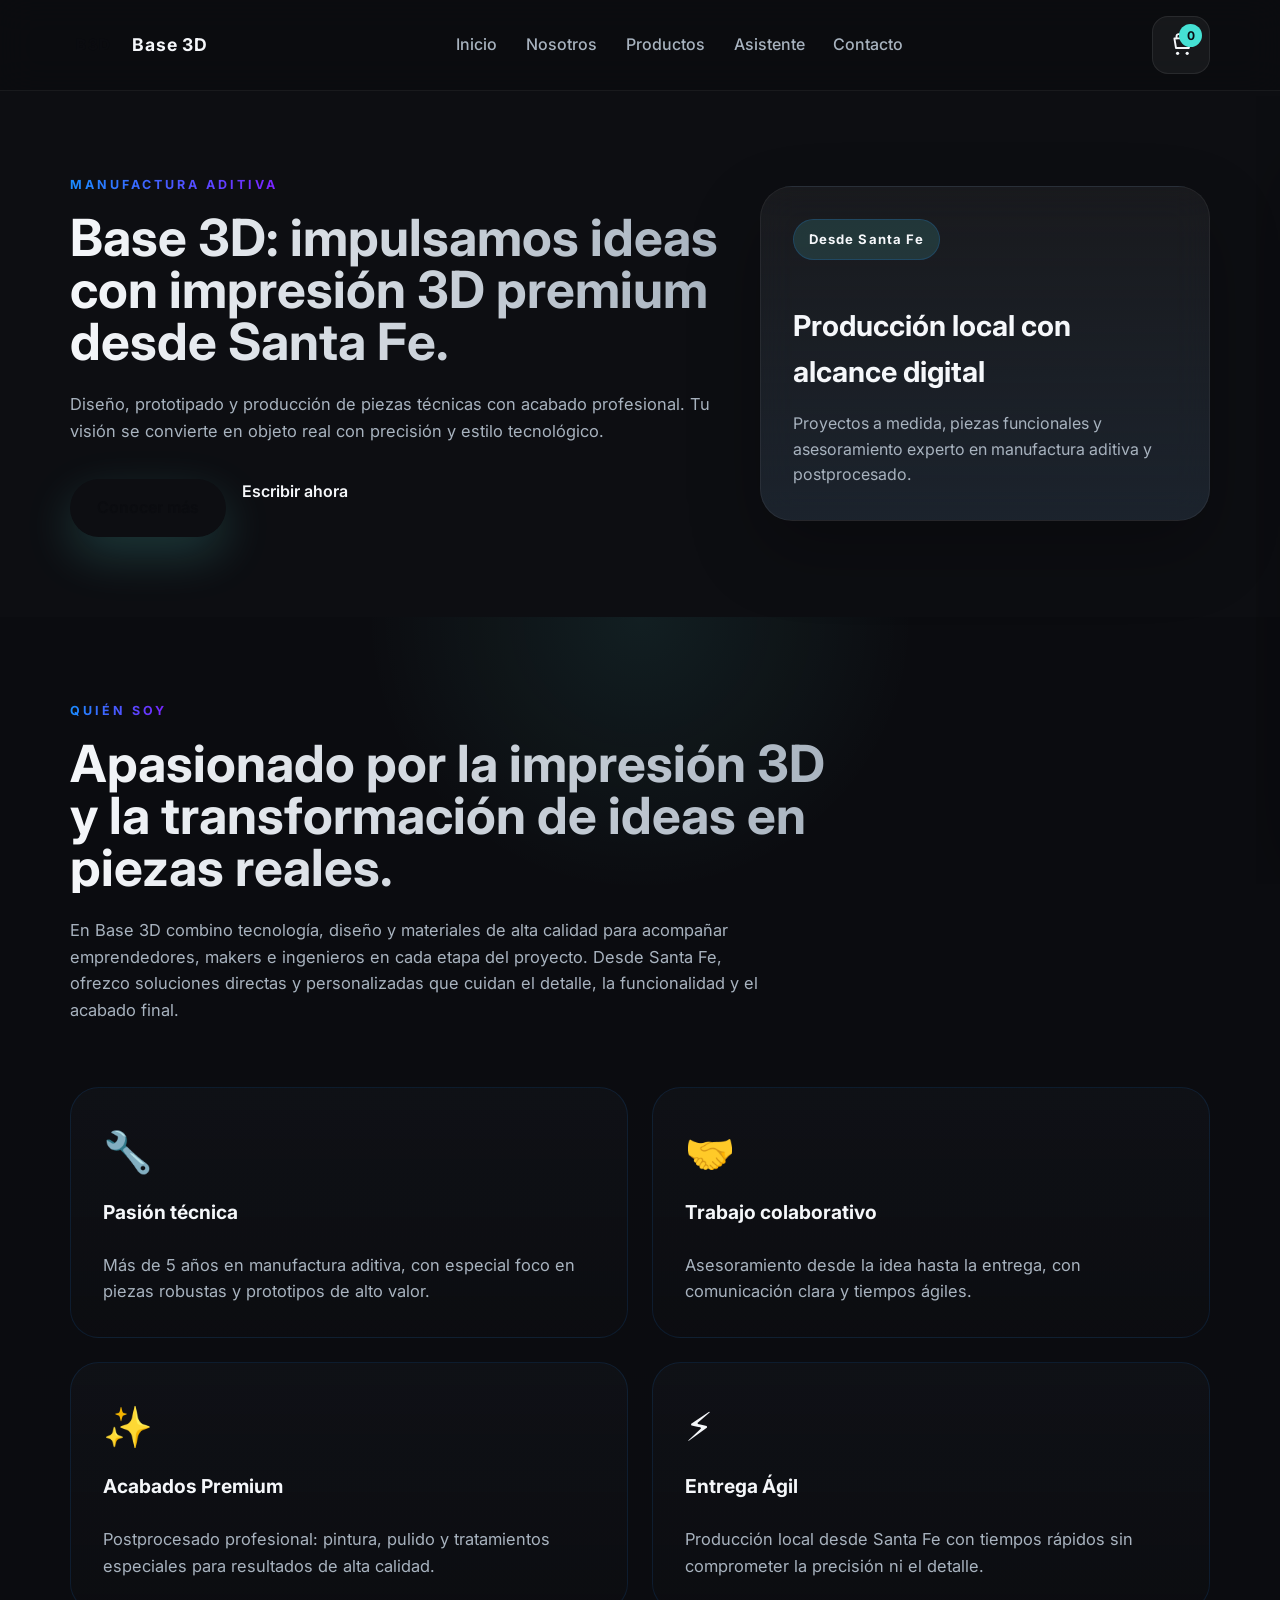
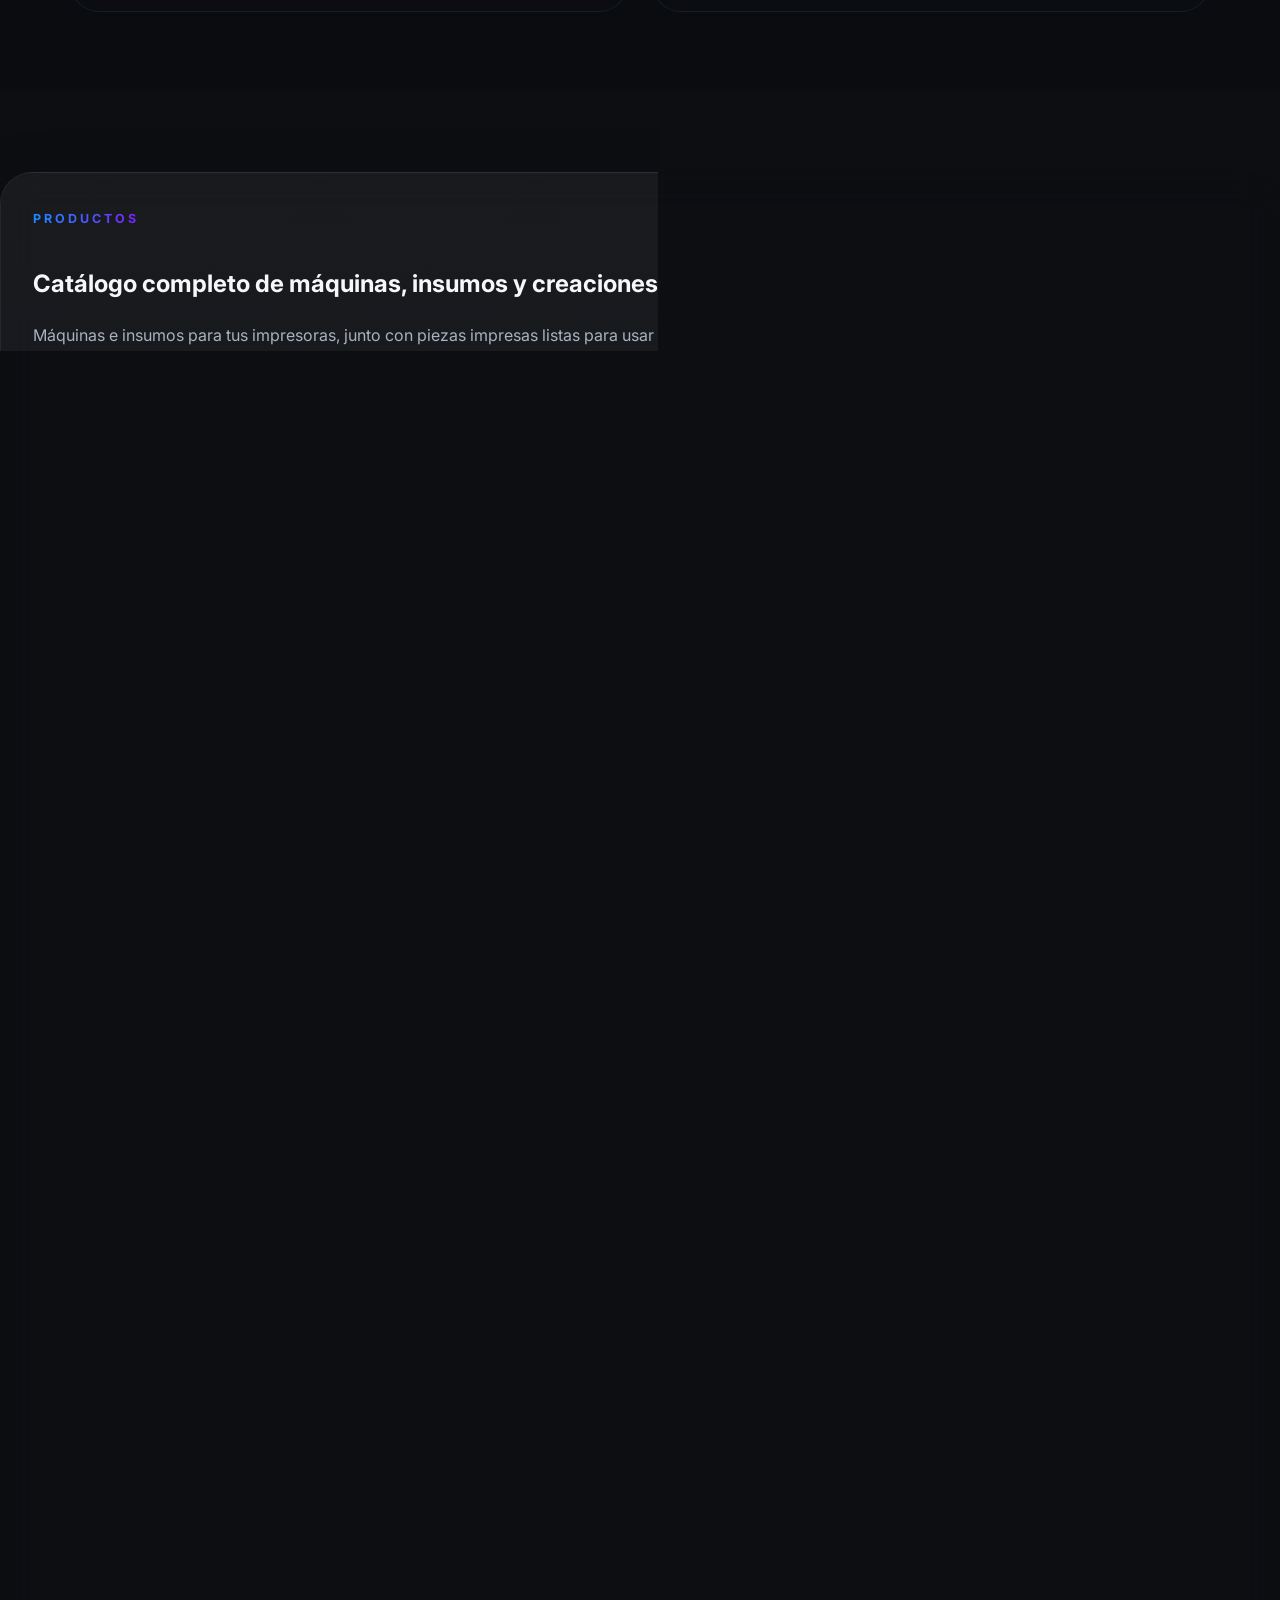
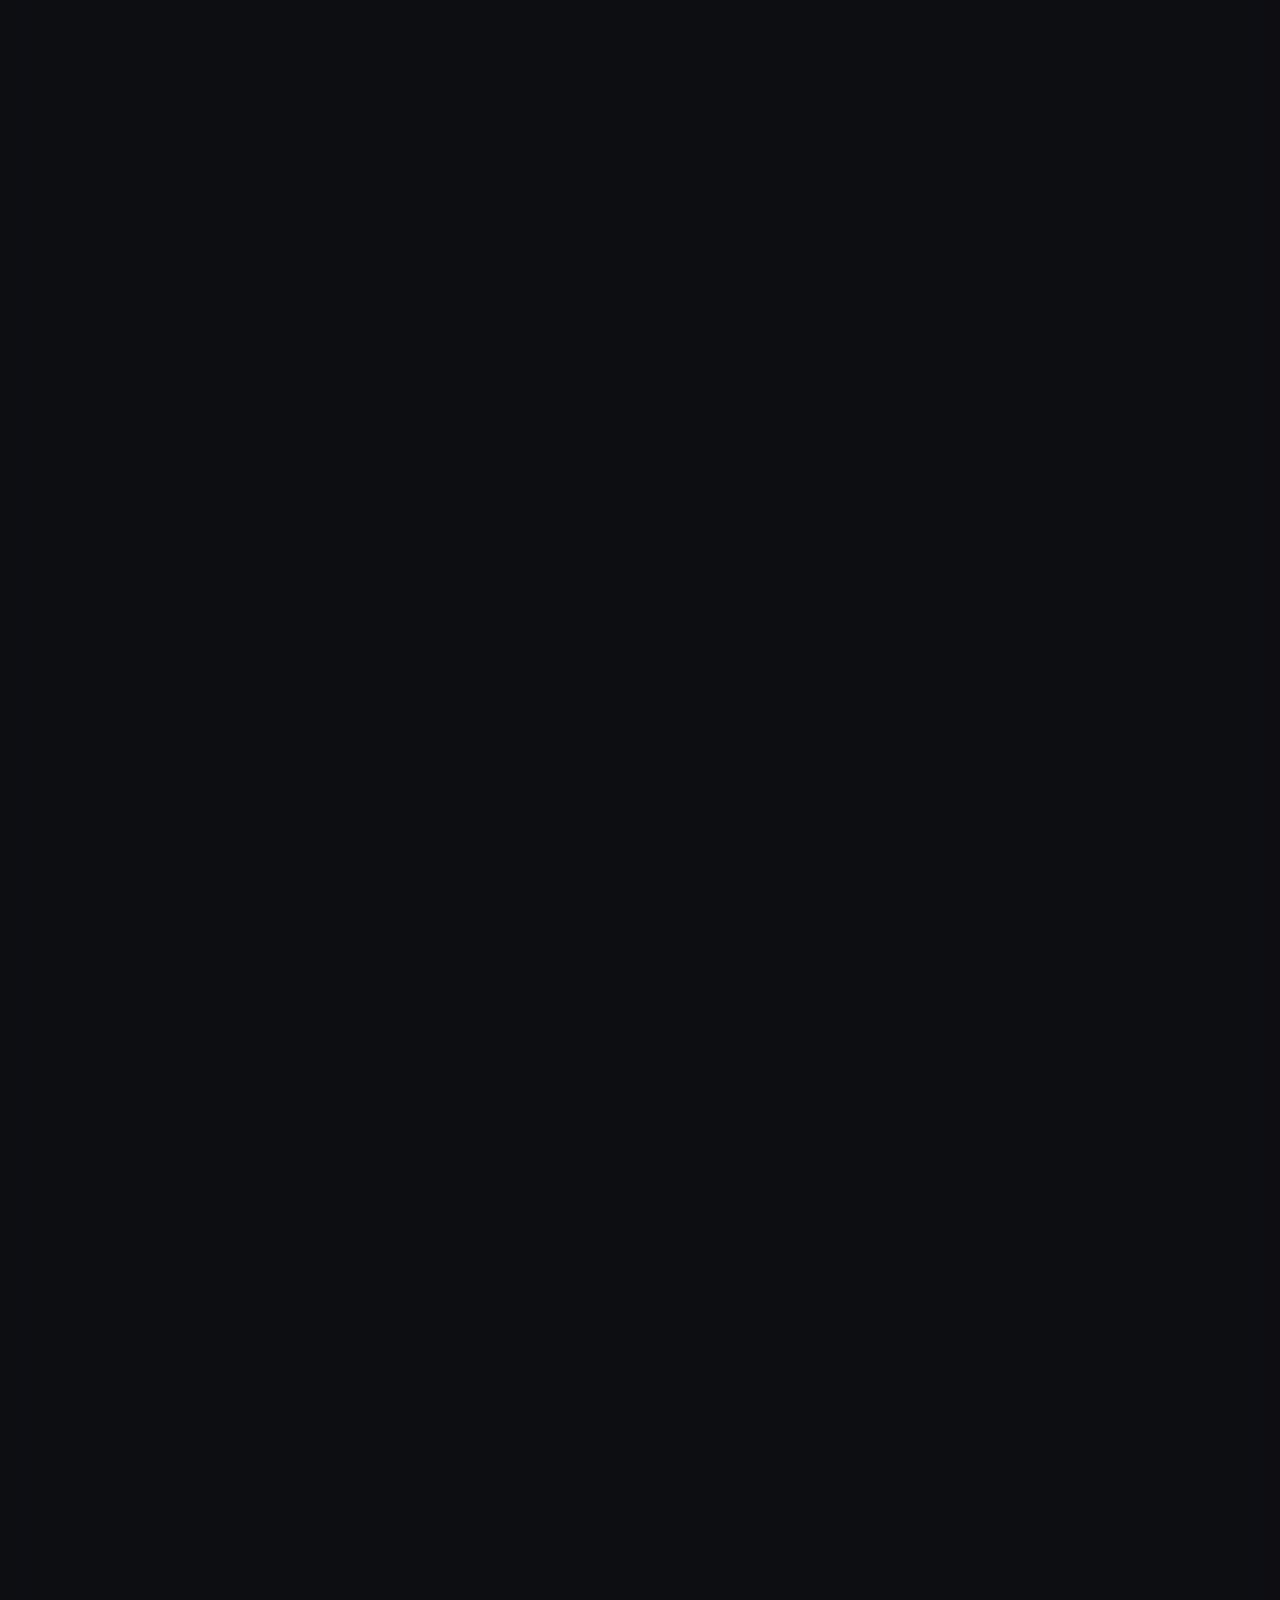
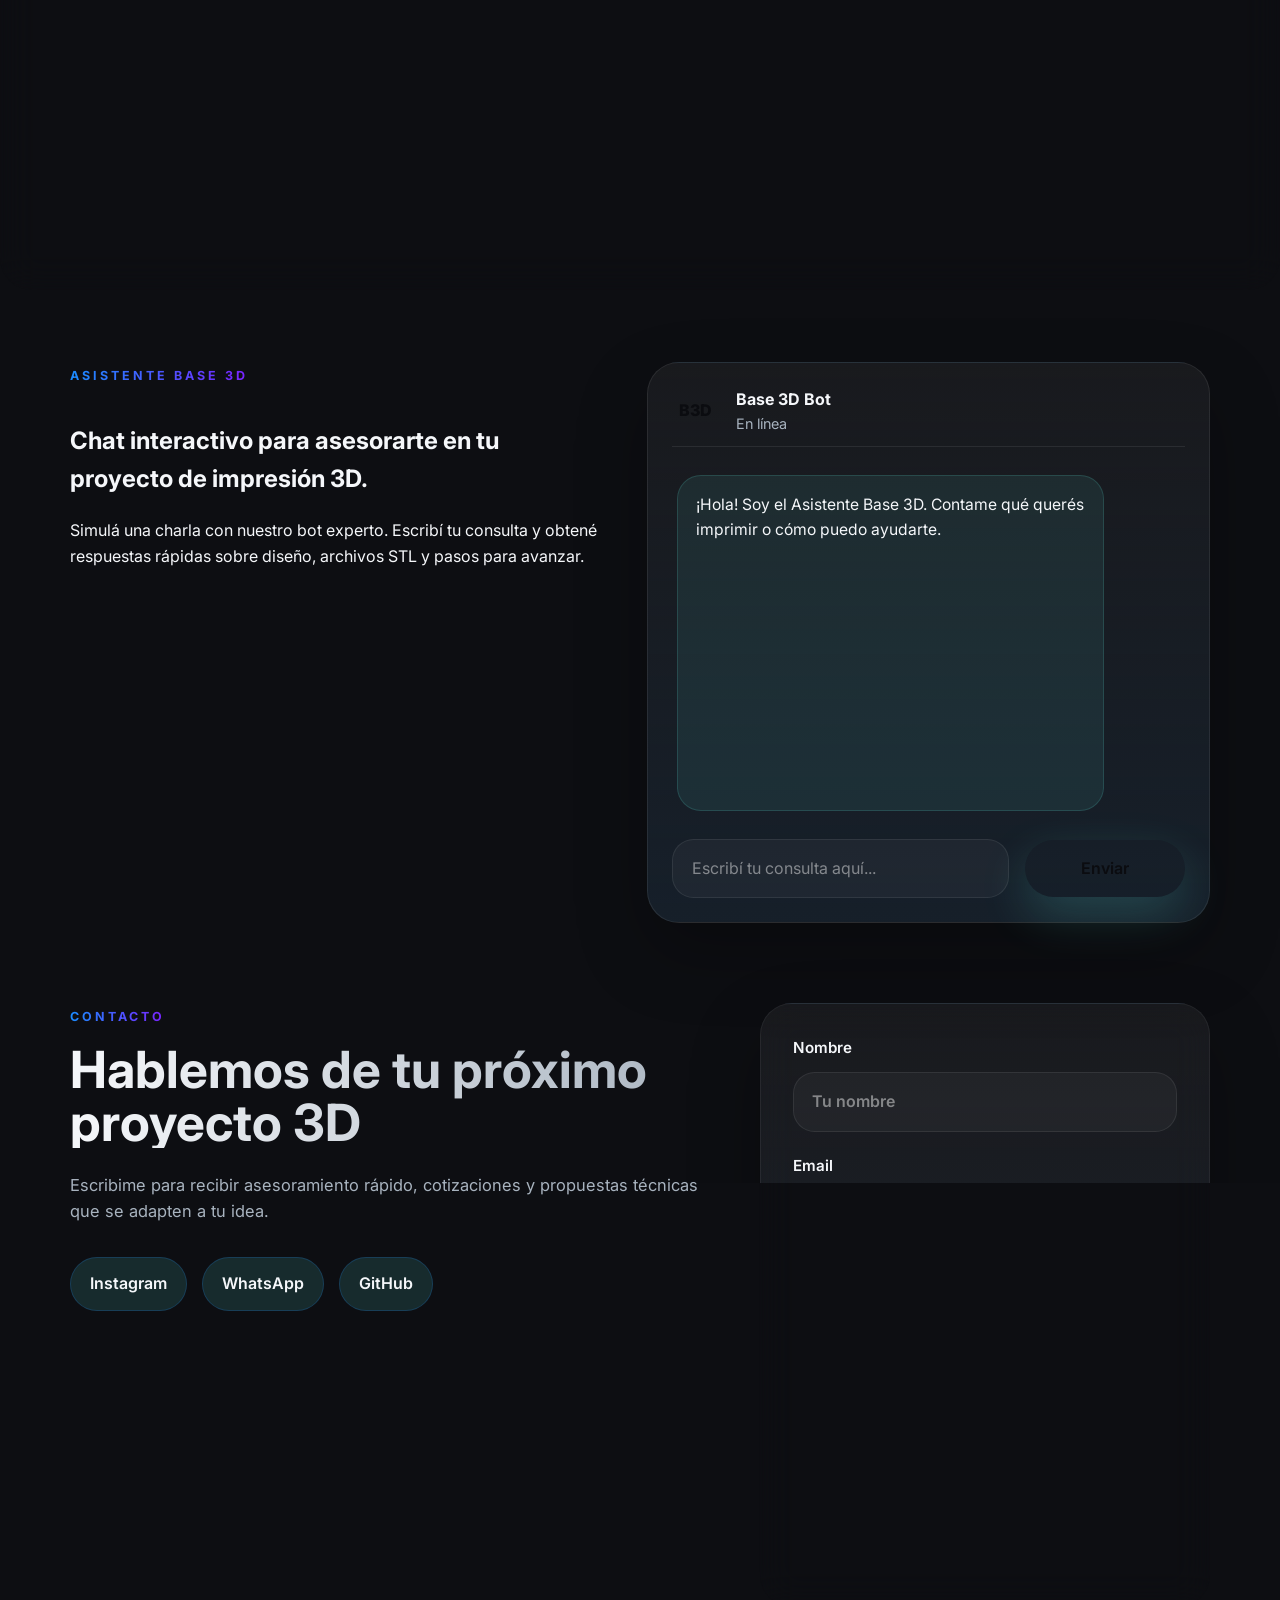
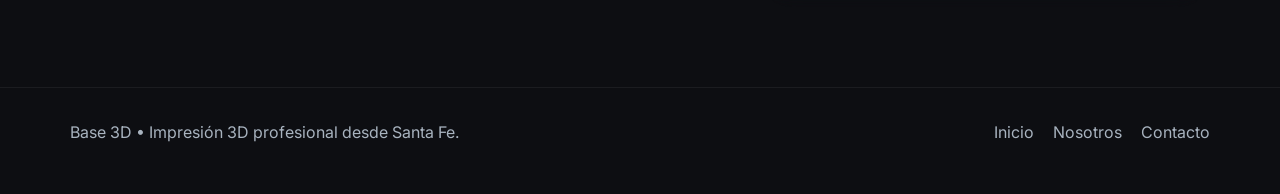
==== index.html @ 088206b7 "estructura inicial de Base3D e-commerce y chat interactivo" ====
﻿<!DOCTYPE html>
<html lang="es">
  <head>
    <meta charset="UTF-8" />
    <meta name="viewport" content="width=device-width, initial-scale=1.0" />
    <title>Base 3D — Impresión 3D desde Santa Fe</title>
    <link rel="preconnect" href="https://fonts.googleapis.com" />
    <link rel="preconnect" href="https://fonts.gstatic.com" crossorigin />
    <link href="https://fonts.googleapis.com/css2?family=Inter:wght@400;500;600;700;800&display=swap" rel="stylesheet" />
    <link rel="stylesheet" href="styles.css" />
  </head>
  <body>
    <header class="site-header">
      <div class="container header-inner">
        <a href="#inicio" class="brand">
          <span class="brand-mark">B3D</span>
          <span class="brand-text">Base 3D</span>
        </a>

        <nav class="main-nav" aria-label="Navegación principal">
          <a href="#inicio">Inicio</a>
          <a href="#nosotros">Nosotros</a>
          <a href="#productos">Productos</a>
          <a href="#asistente">Asistente</a>
          <a href="#contacto">Contacto</a>
        </nav>

        <button class="cart-button" id="cartToggle" aria-label="Carrito de compras">
          <svg viewBox="0 0 24 24" aria-hidden="true">
            <path d="M6 6h15l-1.5 9h-12z" fill="none" stroke="currentColor" stroke-linecap="round" stroke-linejoin="round" stroke-width="1.8" />
            <circle cx="9" cy="20" r="1.5" fill="currentColor" />
            <circle cx="18" cy="20" r="1.5" fill="currentColor" />
            <path d="M8 6V4a2 2 0 0 1 2-2h4a2 2 0 0 1 2 2v2" fill="none" stroke="currentColor" stroke-linecap="round" stroke-linejoin="round" stroke-width="1.8" />
          </svg>
          <span class="cart-badge" id="cartCount">0</span>
        </button>
      </div>
    </header>

    <main>
      <section id="inicio" class="hero-section">
        <div class="container hero-grid">
          <div class="hero-copy">
            <span class="eyebrow">Manufactura Aditiva</span>
            <h1>Base 3D: impulsamos ideas con impresión 3D premium desde Santa Fe.</h1>
            <p>Diseño, prototipado y producción de piezas técnicas con acabado profesional. Tu visión se convierte en objeto real con precisión y estilo tecnológico.</p>
            <div class="hero-actions">
              <a href="#nosotros" class="btn btn-primary">Conocer más</a>
              <a href="#contacto" class="text-link">Escribir ahora</a>
            </div>
          </div>
          <div class="hero-visual">
            <div class="hero-card">
              <span class="tag-highlight">Desde Santa Fe</span>
              <h2>Producción local con alcance digital</h2>
              <p>Proyectos a medida, piezas funcionales y asesoramiento experto en manufactura aditiva y postprocesado.</p>
            </div>
          </div>
        </div>
      </section>

      <section id="nosotros" class="about-section">
        <div class="container about-container">
          <div class="about-header">
            <span class="eyebrow">Quién soy</span>
            <h2>Apasionado por la impresión 3D y la transformación de ideas en piezas reales.</h2>
            <p>En Base 3D combino tecnología, diseño y materiales de alta calidad para acompañar emprendedores, makers e ingenieros en cada etapa del proyecto. Desde Santa Fe, ofrezco soluciones directas y personalizadas que cuidan el detalle, la funcionalidad y el acabado final.</p>
          </div>
          <div class="about-cards">
            <article class="value-card">
              <div class="value-card-icon">🔧</div>
              <h3>Pasión técnica</h3>
              <p>Más de 5 años en manufactura aditiva, con especial foco en piezas robustas y prototipos de alto valor.</p>
            </article>
            <article class="value-card">
              <div class="value-card-icon">🤝</div>
              <h3>Trabajo colaborativo</h3>
              <p>Asesoramiento desde la idea hasta la entrega, con comunicación clara y tiempos ágiles.</p>
            </article>
            <article class="value-card">
              <div class="value-card-icon">✨</div>
              <h3>Acabados Premium</h3>
              <p>Postprocesado profesional: pintura, pulido y tratamientos especiales para resultados de alta calidad.</p>
            </article>
            <article class="value-card">
              <div class="value-card-icon">⚡</div>
              <h3>Entrega Ágil</h3>
              <p>Producción local desde Santa Fe con tiempos rápidos sin comprometer la precisión ni el detalle.</p>
            </article>
          </div>
        </div>
      </section>

      <section id="productos" class="products-section">
        <div class="container section-panel">
          <div class="section-header">
            <div>
              <span class="eyebrow">Productos</span>
              <h2>Catálogo completo de máquinas, insumos y creaciones Base 3D.</h2>
            </div>
            <p class="section-copy">Máquinas e insumos para tus impresoras, junto con piezas impresas listas para usar que combinan estética, funcionalidad y diseño tecnológico.</p>
          </div>

          <div class="category-block">
            <div class="category-header">
              <h3 class="category-title">Máquinas e Insumos</h3>
            </div>
            <div class="product-grid">
              <article class="product-card" data-id="ender3v3">
                <img src="https://images.unsplash.com/photo-1587825140708-787e0d3e6d1f?auto=format&fit=crop&w=800&q=80" alt="Impresora Creality Ender 3 V3" />
                <h3>Impresora Creality Ender 3 V3</h3>
                <p class="product-description">Impresora FDM confiable con nivelación automática y estructura resistente para proyectos continuos.</p>
                <div class="product-footer">
                  <span class="product-price">$289.990</span>
                  <span class="product-stock">Stock: 9</span>
                </div>
                <button class="btn btn-card" data-action="view-details">Ver detalles</button>
              </article>

              <article class="product-card" data-id="filamentopla-negro">
                <img src="https://images.unsplash.com/photo-1593642532400-2682a8a8fda7?auto=format&fit=crop&w=800&q=80" alt="Filamento PLA Grilon3 Negro" />
                <h3>Rollo Filamento PLA Grilon3 (Negro)</h3>
                <p class="product-description">Filamento PLA de alta definición con acabado mate y excelente adhesión entre capas.</p>
                <div class="product-footer">
                  <span class="product-price">$34.500</span>
                  <span class="product-stock">Stock: 18</span>
                </div>
                <button class="btn btn-card" data-action="view-details">Ver detalles</button>
              </article>

              <article class="product-card" data-id="filamentopetg-cristal">
                <img src="https://images.unsplash.com/photo-1622320914950-1349b4e0a914?auto=format&fit=crop&w=800&q=80" alt="Filamento PETG Cristal" />
                <h3>Rollo Filamento PETG (Cristal)</h3>
                <p class="product-description">PETG transparente de alta resistencia ideal para piezas funcionales y prototipos visibles.</p>
                <div class="product-footer">
                  <span class="product-price">$38.900</span>
                  <span class="product-stock">Stock: 12</span>
                </div>
                <button class="btn btn-card" data-action="view-details">Ver detalles</button>
              </article>
            </div>
          </div>

          <div class="category-block">
            <div class="category-header">
              <h3 class="category-title">Productos Impresos (Base 3D Creations)</h3>
            </div>
            <div class="product-grid">
              <article class="product-card" data-id="soporte-auriculares">
                <img src="https://images.unsplash.com/photo-1611085583191-a0033a1eb923?auto=format&fit=crop&w=800&q=80" alt="Soporte de Auriculares para Escritorio" />
                <h3>Soporte de Auriculares para Escritorio</h3>
                <p class="product-description">Diseño geométrico elegante y estable para mantener tu setup organizado.</p>
                <div class="product-footer">
                  <span class="product-price">$6.990</span>
                  <span class="product-stock">Stock: 24</span>
                </div>
                <button class="btn btn-card" data-action="view-details">Ver detalles</button>
              </article>

              <article class="product-card" data-id="pasacables-set">
                <img src="https://images.unsplash.com/photo-1581092918056-0c4c3acd3789?auto=format&fit=crop&w=800&q=80" alt="Organizador Pasacables Set x4" />
                <h3>Organizador/Pasacables de mesa (Set x4)</h3>
                <p class="product-description">Set de pasacables con acabado minimalista para mantener tu escritorio limpio.</p>
                <div class="product-footer">
                  <span class="product-price">$5.490</span>
                  <span class="product-stock">Stock: 30</span>
                </div>
                <button class="btn btn-card" data-action="view-details">Ver detalles</button>
              </article>

              <article class="product-card" data-id="sujetacables-magnetico">
                <img src="https://images.unsplash.com/photo-1585771724684-38269d6639fd?auto=format&fit=crop&w=800&q=80" alt="Sujetacables magnético" />
                <h3>Sujetacables magnético para setup gamer</h3>
                <p class="product-description">Clip magnético con soporte modular para mantener todos tus cables en su lugar.</p>
                <div class="product-footer">
                  <span class="product-price">$3.990</span>
                  <span class="product-stock">Stock: 20</span>
                </div>
                <button class="btn btn-card" data-action="view-details">Ver detalles</button>
              </article>

              <article class="product-card" data-id="soporte-notebook">
                <img src="https://images.unsplash.com/photo-1527864550417-7fd91fc51a46?auto=format&fit=crop&w=800&q=80" alt="Soporte Vertical para Notebook" />
                <h3>Soporte Vertical para Notebook</h3>
                <p class="product-description">Base vertical para liberar espacio y mejorar el flujo de aire de tu portátil.</p>
                <div class="product-footer">
                  <span class="product-price">$8.250</span>
                  <span class="product-stock">Stock: 14</span>
                </div>
                <button class="btn btn-card" data-action="view-details">Ver detalles</button>
              </article>

              <article class="product-card" data-id="llavero-trex">
                <img src="https://images.unsplash.com/photo-1590080876384-c1fba39a0ce8?auto=format&fit=crop&w=800&q=80" alt="Llavero articulado T-Rex" />
                <h3>Llavero articulado de T-Rex</h3>
                <p class="product-description">Llavero con diseño articulado inspirado en dinosaurios para un toque fun en tu llavero.</p>
                <div class="product-footer">
                  <span class="product-price">$2.490</span>
                  <span class="product-stock">Stock: 42</span>
                </div>
                <button class="btn btn-card" data-action="view-details">Ver detalles</button>
              </article>

              <article class="product-card" data-id="llavero-personalizado">
                <img src="https://images.unsplash.com/photo-1572635196237-14b3f281503f?auto=format&fit=crop&w=800&q=80" alt="Llavero logo personalizado" />
                <h3>Llavero personalizado con logo</h3>
                <p class="product-description">Llavero exclusivo con logo personalizado, ideal para regalos corporativos o branding.</p>
                <div class="product-footer">
                  <span class="product-price">$3.790</span>
                  <span class="product-stock">Stock: 28</span>
                </div>
                <button class="btn btn-card" data-action="view-details">Ver detalles</button>
              </article>

              <article class="product-card" data-id="maceta-nordica">
                <img src="https://images.unsplash.com/photo-1578500494198-246f612d03b3?auto=format&fit=crop&w=800&q=80" alt="Maceta geométrica estilo nórdico" />
                <h3>Maceta geométrica estilo nórdico</h3>
                <p class="product-description">Maceta low poly para interiores con un estilo moderno y acabado natural mate.</p>
                <div class="product-footer">
                  <span class="product-price">$7.450</span>
                  <span class="product-stock">Stock: 16</span>
                </div>
                <button class="btn btn-card" data-action="view-details">Ver detalles</button>
              </article>

              <article class="product-card" data-id="soporte-telefono">
                <img src="https://images.unsplash.com/photo-1519389950473-47ba0277781c?auto=format&fit=crop&w=800&q=80" alt="Soporte articulado para teléfono" />
                <h3>Soporte articulado para Teléfono/Tablet</h3>
                <p class="product-description">Soporte ajustable con giro flexible para ver contenido sin ocupar espacio en tu escritorio.</p>
                <div class="product-footer">
                  <span class="product-price">$5.990</span>
                  <span class="product-stock">Stock: 18</span>
                </div>
                <button class="btn btn-card" data-action="view-details">Ver detalles</button>
              </article>

              <article class="product-card" data-id="stand-joystick">
                <img src="https://images.unsplash.com/photo-1586227235346-c8950277d2ca?auto=format&fit=crop&w=800&q=80" alt="Stand para Joystick" />
                <h3>Stand para Joystick de PS5 / Xbox</h3>
                <p class="product-description">Stand minimalista con soporte seguro para tus controles gamer favoritos.</p>
                <div class="product-footer">
                  <span class="product-price">$6.250</span>
                  <span class="product-stock">Stock: 22</span>
                </div>
                <button class="btn btn-card" data-action="view-details">Ver detalles</button>
              </article>

              <article class="product-card" data-id="caja-hexagonal">
                <img src="https://images.unsplash.com/photo-1617395362961-015e3a2b8b2a?auto=format&fit=crop&w=800&q=80" alt="Caja organizadora hexagonal" />
                <h3>Caja organizadora con encastre hexagonal</h3>
                <p class="product-description">Caja modular con encastres para ordenar talleres, cables y pequeños componentes.</p>
                <div class="product-footer">
                  <span class="product-price">$9.150</span>
                  <span class="product-stock">Stock: 14</span>
                </div>
                <button class="btn btn-card" data-action="view-details">Ver detalles</button>
              </article>
            </div>
          </div>
        </div>
      </section>

      <section id="asistente" class="assistant-section">
        <div class="container assistant-grid">
          <div class="assistant-copy">
            <span class="eyebrow">Asistente Base 3D</span>
            <h2>Chat interactivo para asesorarte en tu proyecto de impresión 3D.</h2>
            <p>Simulá una charla con nuestro bot experto. Escribí tu consulta y obtené respuestas rápidas sobre diseño, archivos STL y pasos para avanzar.</p>
          </div>

          <div class="chat-panel">
            <div class="chat-header">
              <div class="chat-avatar">B3D</div>
              <div>
                <p class="chat-title">Base 3D Bot</p>
                <p class="chat-status">En línea</p>
              </div>
            </div>

            <div class="chat-messages" id="chatMessages">
              <div class="message bot">
                <p>¡Hola! Soy el Asistente Base 3D. Contame qué querés imprimir o cómo puedo ayudarte.</p>
              </div>
            </div>

            <form id="chatForm" class="chat-input-area">
              <input id="chatInput" class="chat-input" type="text" placeholder="Escribí tu consulta aquí..." autocomplete="off" />
              <button type="submit" class="btn btn-primary chat-send-btn">Enviar</button>
            </form>
          </div>
        </div>
      </section>

      <section id="contacto" class="contact-section">
        <div class="container contact-layout">
          <div class="contact-copy">
            <span class="eyebrow">Contacto</span>
            <h2>Hablemos de tu próximo proyecto 3D</h2>
            <p>Escribime para recibir asesoramiento rápido, cotizaciones y propuestas técnicas que se adapten a tu idea.</p>
            <div class="social-links">
              <a href="#" class="social-pill">Instagram</a>
              <a href="#" class="social-pill">WhatsApp</a>
              <a href="#" class="social-pill">GitHub</a>
            </div>
          </div>
          <form class="contact-form">
            <label>
              <span>Nombre</span>
              <input type="text" placeholder="Tu nombre" />
            </label>
            <label>
              <span>Email</span>
              <input type="email" placeholder="tu@correo.com" />
            </label>
            <label>
              <span>Mensaje</span>
              <textarea rows="6" placeholder="Contame sobre tu proyecto..."></textarea>
            </label>
            <button type="submit" class="btn btn-primary">Enviar mensaje</button>
          </form>
        </div>
      </section>
    </main>

    <aside class="cart-sidebar" id="cartSidebar">
      <div class="cart-panel">
        <div class="cart-header">
          <div>
            <span class="eyebrow">Tu carrito</span>
            <h3>Resumen de compra</h3>
          </div>
          <button class="cart-close-btn" id="cartClose" aria-label="Cerrar carrito">
            <svg viewBox="0 0 24 24" aria-hidden="true">
              <path d="M18 6L6 18M6 6l12 12" stroke="currentColor" stroke-width="2" stroke-linecap="round" stroke-linejoin="round" fill="none" />
            </svg>
          </button>
        </div>
        <span class="cart-summary-count" id="sidebarCount">0 productos</span>

        <div class="cart-items" id="cartItems">
          <p class="cart-empty">Aún no agregaste productos.</p>
        </div>

        <div class="cart-footer">
          <div class="cart-total-row">
            <span>Total</span>
            <strong id="cartTotal">$0</strong>
          </div>
          <button class="btn btn-primary cart-checkout-btn" id="checkoutBtn">Finalizar Compra</button>
        </div>

        <div class="cart-confirmation" id="cartConfirmation" hidden>
          <p>Compra confirmada. Gracias por elegir Base 3D. Te contactamos en breve.</p>
        </div>
      </div>
    </aside>

    <div class="cart-overlay" id="cartOverlay"></div>

    <div class="product-modal" id="productModal">
      <div class="modal-content">
        <button class="modal-close" id="modalClose" aria-label="Cerrar modal">
          <svg viewBox="0 0 24 24" aria-hidden="true">
            <path d="M18 6L6 18M6 6l12 12" stroke="currentColor" stroke-width="2" stroke-linecap="round" stroke-linejoin="round" fill="none" />
          </svg>
        </button>
        
        <div class="modal-grid">
          <div class="modal-images">
            <img id="modalMainImage" src="" alt="Producto" class="modal-main-image" />
            <div class="modal-thumbnails" id="modalThumbnails"></div>
          </div>
          
          <div class="modal-info">
            <span class="eyebrow">Detalles del Producto</span>
            <h2 id="modalTitle"></h2>
            <p id="modalDescription" class="modal-description"></p>
            
            <div class="modal-specs">
              <h4>Especificaciones técnicas</h4>
              <ul id="modalSpecs" class="specs-list"></ul>
            </div>
            
            <div class="modal-pricing">
              <span class="product-price" id="modalPrice"></span>
              <span class="product-stock" id="modalStock"></span>
            </div>
            
            <button class="btn btn-primary" id="modalAddCart" style="width: 100%;">Agregar al carrito</button>
          </div>
        </div>
      </div>
    </div>

    <footer class="site-footer">
      <div class="container footer-inner">
        <p>Base 3D • Impresión 3D profesional desde Santa Fe.</p>
        <div class="footer-links">
          <a href="#inicio">Inicio</a>
          <a href="#nosotros">Nosotros</a>
          <a href="#contacto">Contacto</a>
        </div>
      </div>
    </footer>

    <script src="app.js"></script>
  </body>
</html>
---- styles.css ----
﻿:root {
  color-scheme: dark;
  
  /* Fondos oscuros premium */
  --bg-darkest: #0d0e12;
  --bg-dark: #161920;
  
  /* Paleta de acentos: degradé azul galáctico → violeta → magenta/fucsia */
  --accent-blue: #1a8cff;
  --accent-purple: #7a22ff;
  --accent-magenta: #e60067;
  
  /* Fallbacks para compatibilidad */
  --surface: rgba(255, 255, 255, 0.04);
  --surface-strong: rgba(255, 255, 255, 0.06);
  --text: #f5f7fa;
  --muted: #a8b3bf;
  
  font-family: "Inter", system-ui, -apple-system, BlinkMacSystemFont, "Segoe UI", sans-serif;
  font-size: 16px;
  line-height: 1.6;
  background: var(--bg-darkest);
  color: var(--text);
}

* {
  box-sizing: border-box;
}

html, body {
  margin: 0;
  min-height: 100%;
  background: radial-gradient(circle at top left, rgba(26, 140, 255, 0.08), transparent 35%),
    radial-gradient(circle at bottom right, rgba(122, 34, 255, 0.06), transparent 40%),
    var(--bg-darkest);
}

body {
  overflow-x: hidden;
}

img, svg {
  display: block;
  max-width: 100%;
}

button, input, textarea, a {
  font: inherit;
}

button {
  cursor: pointer;
}

.container {
  width: min(1140px, calc(100% - 2rem));
  margin: 0 auto;
}

.site-header {
  position: sticky;
  top: 0;
  z-index: 100;
  background: rgba(13, 14, 18, 0.92);
  backdrop-filter: blur(18px);
  border-bottom: 1px solid rgba(26, 140, 255, 0.12);
}

.header-inner {
  display: flex;
  align-items: center;
  justify-content: space-between;
  gap: 1rem;
  padding: 1rem 0;
}

.brand {
  display: inline-flex;
  align-items: center;
  gap: 0.9rem;
  text-decoration: none;
  color: var(--text);
  font-weight: 700;
}

.brand-mark {
  width: 3rem;
  height: 3rem;
  display: grid;
  place-items: center;
  border-radius: 1rem;
  background: linear-gradient(135deg, var(--accent-blue), var(--accent-purple));
  color: var(--bg-darkest);
  font-size: 0.95rem;
  letter-spacing: 0.1em;
  font-weight: 800;
}

.brand-text {
  font-size: 1.1rem;
  letter-spacing: 0.04em;
}

.main-nav {
  display: flex;
  gap: 1.8rem;
}

.main-nav a {
  color: var(--muted);
  text-decoration: none;
  font-weight: 500;
  transition: color 0.25s ease, transform 0.25s ease;
}

.main-nav a:hover,
.main-nav a:focus-visible {
  color: var(--accent-blue);
  transform: translateY(-1px);
}

.cart-button {
  position: relative;
  width: 3.6rem;
  height: 3.6rem;
  display: grid;
  place-items: center;
  border-radius: 1rem;
  background: rgba(26, 140, 255, 0.12);
  color: var(--accent-blue);
  border: 1px solid rgba(26, 140, 255, 0.22);
  text-decoration: none;
  transition: all 0.25s ease;
}

.cart-button:hover {
  background: rgba(26, 140, 255, 0.18);
  border-color: rgba(26, 140, 255, 0.35);
  box-shadow: 0 0 20px rgba(26, 140, 255, 0.15);
}

.cart-button svg {
  width: 1.6rem;
  height: 1.6rem;
}

.cart-badge {
  position: absolute;
  top: 0.45rem;
  right: 0.45rem;
  min-width: 1.4rem;
  height: 1.4rem;
  border-radius: 999px;
  background: linear-gradient(135deg, var(--accent-magenta), var(--accent-purple));
  color: #fff;
  font-size: 0.75rem;
  display: grid;
  place-items: center;
  font-weight: 700;
}

.hero-section,
.about-section,
.placeholder-section,
.contact-section {
  padding: 5rem 0;
}

.hero-grid,
.contact-layout {
  display: grid;
  grid-template-columns: 1.3fr 0.9fr;
  gap: 2.5rem;
  align-items: center;
}

.hero-copy {
  max-width: 48rem;
}

.eyebrow {
  display: inline-flex;
  text-transform: uppercase;
  letter-spacing: 0.24em;
  background: linear-gradient(90deg, var(--accent-blue), var(--accent-purple));
  -webkit-background-clip: text;
  background-clip: text;
  -webkit-text-fill-color: transparent;
  font-size: 0.78rem;
  font-weight: 700;
  margin-bottom: 1rem;
}

.hero-copy h1,
.about-section h2,
.contact-copy h2,
.placeholder-panel h2 {
  margin: 0;
  font-size: clamp(2.8rem, 4vw, 4.2rem);
  line-height: 1.02;
  background: linear-gradient(90deg, var(--text), var(--muted));
  -webkit-background-clip: text;
  background-clip: text;
  -webkit-text-fill-color: transparent;
}

.hero-copy p,
.about-section p,
.contact-copy p,
.placeholder-panel p {
  max-width: 44rem;
  margin-top: 1.5rem;
  color: var(--muted);
  font-size: 1.03rem;
}

.hero-actions {
  display: flex;
  flex-wrap: wrap;
  gap: 1rem;
  margin-top: 2.2rem;
}

.btn {
  display: inline-flex;
  align-items: center;
  justify-content: center;
  border: none;
  border-radius: 999px;
  padding: 1rem 1.7rem;
  transition: transform 0.25s ease, box-shadow 0.25s ease, background-color 0.25s ease;
  text-decoration: none;
  font-weight: 600;
}

.btn:hover,
.btn:focus-visible {
  transform: translateY(-2px);
}

.btn-primary {
  background: linear-gradient(135deg, var(--accent-blue), var(--accent-purple));
  color: #fff;
  box-shadow: 0 18px 48px rgba(26, 140, 255, 0.2);
}

.btn-primary:hover {
  box-shadow: 0 24px 64px rgba(230, 0, 103, 0.25);
}

.text-link {
  color: var(--accent-blue);
  text-decoration: none;
  font-weight: 600;
}

.text-link:hover,
.text-link:focus-visible {
  color: var(--accent-purple);
}

.hero-visual {
  display: grid;
  place-items: center;
}

.hero-card,
.section-panel,
.placeholder-panel,
.contact-form {
  width: 100%;
  padding: 2rem;
  border-radius: 2rem;
  background: linear-gradient(180deg, rgba(22, 25, 32, 0.6), rgba(13, 14, 18, 0.8));
  border: 1px solid rgba(26, 140, 255, 0.15);
  box-shadow: 0 30px 70px rgba(0, 0, 0, 0.35);
  backdrop-filter: blur(18px);
}

.hero-card {
  position: relative;
}

.hero-card h2,
.info-card h3 {
  font-size: 1.8rem;
  margin-bottom: 1rem;
}

.hero-card p,
.info-card p {
  color: var(--muted);
  margin: 0;
}

.tag-highlight {
  display: inline-flex;
  padding: 0.55rem 0.95rem;
  border-radius: 999px;
  background: linear-gradient(90deg, rgba(26, 140, 255, 0.15), rgba(122, 34, 255, 0.1));
  color: var(--accent-blue);
  font-size: 0.82rem;
  font-weight: 700;
  letter-spacing: 0.08em;
  margin-bottom: 1.2rem;
  border: 1px solid rgba(26, 140, 255, 0.2);
}

.section-panel {
  display: grid;
  gap: 2rem;
}

.about-section {
  background: radial-gradient(circle at top, rgba(26, 140, 255, 0.06), transparent 25%), 
              rgba(13, 14, 18, 0.95);
}

.about-container {
  display: grid;
  gap: 3rem;
}

.about-header {
  max-width: 48rem;
}

.about-cards {
  display: grid;
  grid-template-columns: repeat(2, minmax(0, 1fr));
  gap: 1.8rem;
}

.value-card {
  padding: 2rem;
  border-radius: 1.8rem;
  background: linear-gradient(180deg, rgba(22, 25, 32, 0.4), rgba(13, 14, 18, 0.6));
  border: 1px solid rgba(26, 140, 255, 0.12);
  transition: all 0.35s ease;
  cursor: pointer;
}

.value-card-icon {
  font-size: 2.5rem;
  margin-bottom: 0.8rem;
}

.value-card h3 {
  margin: 0 0 0.8rem;
  font-size: 1.2rem;
  color: var(--text);
}

.value-card p {
  margin: 0;
  color: var(--muted);
  font-size: 0.98rem;
  line-height: 1.6;
}

.value-card:hover {
  background: linear-gradient(180deg, rgba(26, 140, 255, 0.12), rgba(122, 34, 255, 0.08));
  border-color: rgba(26, 140, 255, 0.3);
  transform: translateY(-6px);
  box-shadow: 0 20px 50px rgba(26, 140, 255, 0.12);
}

.products-section {
  padding-top: 5rem;
}

.section-copy {
  margin-top: 1rem;
  max-width: 40rem;
  color: var(--muted);
  font-size: 1rem;
}

.category-block {
  margin-top: 2.5rem;
}

.category-header {
  margin-bottom: 1.5rem;
}

.category-title {
  display: inline-flex;
  text-transform: uppercase;
  letter-spacing: 0.18em;
  background: linear-gradient(90deg, var(--accent-blue), var(--accent-purple));
  -webkit-background-clip: text;
  background-clip: text;
  -webkit-text-fill-color: transparent;
  font-size: 0.82rem;
  font-weight: 700;
}

.product-grid {
  display: grid;
  grid-template-columns: repeat(3, minmax(0, 1fr));
  gap: 1.5rem;
}

.product-card {
  display: grid;
  gap: 1.2rem;
  padding: 1.6rem;
  border-radius: 1.8rem;
  background: linear-gradient(180deg, rgba(22, 25, 32, 0.5), rgba(13, 14, 18, 0.7));
  border: 1px solid rgba(26, 140, 255, 0.15);
  box-shadow: 0 20px 45px rgba(0, 0, 0, 0.25);
  transition: all 0.35s ease;
  cursor: pointer;
}

.product-card:hover {
  transform: translateY(-8px);
  border-color: rgba(26, 140, 255, 0.4);
  box-shadow: 0 30px 80px rgba(26, 140, 255, 0.18);
  background: linear-gradient(180deg, rgba(26, 140, 255, 0.1), rgba(122, 34, 255, 0.08));
}

.product-card img {
  width: 100%;
  height: 220px;
  object-fit: cover;
  border-radius: 1.6rem;
}

.product-card h3 {
  margin: 0;
  font-size: 1.15rem;
  color: var(--text);
}

.product-description {
  margin: 0;
  color: var(--muted);
  font-size: 0.95rem;
  line-height: 1.7;
}

.product-footer {
  display: flex;
  align-items: center;
  justify-content: space-between;
  gap: 1rem;
  flex-wrap: wrap;
}

.product-price {
  font-weight: 700;
  color: var(--accent-blue);
  font-size: 1.1rem;
}

.product-stock {
  color: rgba(168, 179, 191, 0.7);
  font-size: 0.92rem;
}

.btn-card {
  width: 100%;
  border-radius: 1.3rem;
  background: linear-gradient(135deg, rgba(26, 140, 255, 0.12), rgba(122, 34, 255, 0.08));
  color: var(--text);
  border: 1px solid rgba(26, 140, 255, 0.2);
  box-shadow: inset 0 0 0 1px rgba(26, 140, 255, 0.1);
  font-weight: 600;
}

.btn-card:hover,
.btn-card:focus-visible {
  background: linear-gradient(135deg, rgba(26, 140, 255, 0.22), rgba(122, 34, 255, 0.15));
  border-color: rgba(26, 140, 255, 0.35);
  box-shadow: 0 8px 24px rgba(26, 140, 255, 0.16);
}

.assistant-section {
  padding-top: 4.5rem;
}

.assistant-grid {
  display: grid;
  grid-template-columns: 1fr 1.05fr;
  gap: 2.5rem;
  align-items: flex-start;
}

.assistant-copy {
  max-width: 42rem;
}

.chat-panel {
  display: grid;
  gap: 1rem;
  min-height: 520px;
  border-radius: 2rem;
  background: linear-gradient(180deg, rgba(22, 25, 32, 0.5), rgba(13, 14, 18, 0.7));
  border: 1px solid rgba(26, 140, 255, 0.15);
  box-shadow: 0 30px 70px rgba(0, 0, 0, 0.3);
  padding: 1.5rem;
}

.chat-header {
  display: flex;
  align-items: center;
  gap: 1rem;
  padding-bottom: 0.65rem;
  border-bottom: 1px solid rgba(26, 140, 255, 0.15);
}

.chat-avatar {
  width: 3rem;
  height: 3rem;
  display: grid;
  place-items: center;
  border-radius: 1rem;
  background: linear-gradient(135deg, var(--accent-blue), var(--accent-purple));
  color: var(--bg-darkest);
  font-weight: 800;
}

.chat-title {
  margin: 0;
  font-size: 1rem;
  font-weight: 700;
}

.chat-status {
  margin: 0;
  color: var(--muted);
  font-size: 0.9rem;
}

.chat-messages {
  display: grid;
  gap: 0.9rem;
  padding: 0.75rem 0.35rem;
  overflow-y: auto;
  min-height: 360px;
  max-height: 360px;
}

.message {
  display: inline-grid;
  max-width: 85%;
  padding: 1rem 1.1rem;
  border-radius: 1.5rem;
  line-height: 1.6;
  font-size: 0.98rem;
}

.message.bot {
  justify-self: start;
  background: rgba(26, 140, 255, 0.12);
  border: 1px solid rgba(26, 140, 255, 0.2);
  color: var(--text);
}

.message.user {
  justify-self: end;
  background: linear-gradient(135deg, rgba(26, 140, 255, 0.18), rgba(122, 34, 255, 0.12));
  border: 1px solid rgba(26, 140, 255, 0.25);
  color: var(--text);
}

.message p {
  margin: 0;
}

.chat-input-area {
  display: grid;
  grid-template-columns: 1fr auto;
  gap: 1rem;
  align-items: center;
}

.chat-input {
  width: 100%;
  padding: 1rem 1.2rem;
  border-radius: 1.35rem;
  border: 1px solid rgba(26, 140, 255, 0.15);
  background: rgba(22, 25, 32, 0.5);
  color: var(--text);
  outline: none;
  transition: all 0.25s ease;
}

.chat-input::placeholder {
  color: rgba(168, 179, 191, 0.5);
}

.chat-input:focus {
  border-color: rgba(26, 140, 255, 0.35);
  box-shadow: 0 0 0 4px rgba(26, 140, 255, 0.1);
}

.chat-send-btn {
  min-width: 10rem;
  padding: 1rem 1.6rem;
}

/* Cart Sidebar */
.cart-sidebar {
  position: fixed;
  top: 0;
  right: 0;
  width: 380px;
  height: 100vh;
  z-index: 200;
  transform: translateX(100%);
  transition: transform 0.35s cubic-bezier(0.4, 0, 0.2, 1);
  overflow-y: auto;
  padding: 1.5rem;
}

.cart-sidebar.active {
  transform: translateX(0);
}

.cart-overlay {
  position: fixed;
  top: 0;
  left: 0;
  width: 100%;
  height: 100%;
  background: rgba(0, 0, 0, 0);
  z-index: 150;
  opacity: 0;
  pointer-events: none;
  transition: all 0.35s ease;
}

.cart-overlay.active {
  background: rgba(0, 0, 0, 0.5);
  opacity: 1;
  pointer-events: auto;
}

.cart-panel {
  display: grid;
  gap: 1.25rem;
  border-radius: 2rem;
  background: linear-gradient(180deg, rgba(22, 25, 32, 0.8), rgba(13, 14, 18, 0.95));
  border: 1px solid rgba(26, 140, 255, 0.2);
  box-shadow: 0 30px 90px rgba(0, 0, 0, 0.4);
  padding: 1.8rem;
  height: 100%;
  display: flex;
  flex-direction: column;
}

.cart-header {
  display: flex;
  align-items: flex-start;
  justify-content: space-between;
  gap: 1rem;
  padding-bottom: 1rem;
  border-bottom: 1px solid rgba(26, 140, 255, 0.15);
}

.cart-header h3 {
  margin: 0.25rem 0 0;
  font-size: 1.3rem;
  color: var(--text);
}

.cart-close-btn {
  width: 2.4rem;
  height: 2.4rem;
  display: grid;
  place-items: center;
  background: rgba(26, 140, 255, 0.12);
  border: 1px solid rgba(26, 140, 255, 0.2);
  border-radius: 1rem;
  color: var(--accent-blue);
  transition: all 0.25s ease;
}

.cart-close-btn:hover {
  background: rgba(26, 140, 255, 0.2);
  border-color: rgba(26, 140, 255, 0.35);
}

.cart-close-btn svg {
  width: 1.2rem;
  height: 1.2rem;
}

.cart-summary-count {
  color: var(--muted);
  font-size: 0.95rem;
}

.cart-items {
  display: grid;
  gap: 0.9rem;
  overflow-y: auto;
  flex: 1;
  padding-right: 0.5rem;
  margin: 1rem 0;
}

.cart-empty {
  margin: 0;
  color: var(--muted);
  font-size: 0.98rem;
  text-align: center;
  padding: 2rem 0;
}

.cart-item {
  display: grid;
  gap: 0.35rem;
  padding: 1rem;
  border-radius: 1.4rem;
  background: linear-gradient(135deg, rgba(26, 140, 255, 0.1), rgba(122, 34, 255, 0.06));
  border: 1px solid rgba(26, 140, 255, 0.18);
}

.cart-item-title {
  margin: 0;
  font-weight: 700;
  font-size: 0.98rem;
  color: var(--text);
}

.cart-item-meta {
  display: flex;
  align-items: center;
  justify-content: space-between;
  gap: 0.75rem;
  color: var(--muted);
  font-size: 0.9rem;
}

.cart-footer {
  display: grid;
  gap: 1rem;
  padding-top: 1rem;
  border-top: 1px solid rgba(26, 140, 255, 0.15);
}

.cart-total-row {
  display: flex;
  align-items: center;
  justify-content: space-between;
  gap: 1rem;
}

.cart-total-row strong {
  color: var(--accent-blue);
  font-size: 1.2rem;
}

.cart-checkout-btn {
  width: 100%;
}

.cart-confirmation {
  padding: 1rem 1.1rem;
  border-radius: 1.5rem;
  background: linear-gradient(135deg, rgba(26, 140, 255, 0.15), rgba(122, 34, 255, 0.1));
  color: var(--text);
  border: 1px solid rgba(26, 140, 255, 0.2);
  text-align: center;
}

/* Product Modal */
.product-modal {
  display: none;
  position: fixed;
  top: 0;
  left: 0;
  width: 100%;
  height: 100%;
  background: rgba(0, 0, 0, 0.7);
  z-index: 300;
  align-items: center;
  justify-content: center;
  backdrop-filter: blur(4px);
  padding: 2rem;
}

.product-modal.active {
  display: flex;
}

.modal-content {
  position: relative;
  width: 100%;
  max-width: 1000px;
  max-height: 90vh;
  background: linear-gradient(180deg, rgba(22, 25, 32, 0.9), rgba(13, 14, 18, 0.95));
  border: 1px solid rgba(26, 140, 255, 0.2);
  border-radius: 2.5rem;
  padding: 2.5rem;
  box-shadow: 0 50px 150px rgba(0, 0, 0, 0.5);
  overflow-y: auto;
}

.modal-close {
  position: absolute;
  top: 2rem;
  right: 2rem;
  width: 2.8rem;
  height: 2.8rem;
  display: grid;
  place-items: center;
  background: rgba(26, 140, 255, 0.12);
  border: 1px solid rgba(26, 140, 255, 0.2);
  border-radius: 1.2rem;
  color: var(--accent-blue);
  transition: all 0.25s ease;
  z-index: 310;
}

.modal-close:hover {
  background: rgba(26, 140, 255, 0.2);
  border-color: rgba(26, 140, 255, 0.35);
}

.modal-close svg {
  width: 1.4rem;
  height: 1.4rem;
}

.modal-grid {
  display: grid;
  grid-template-columns: 1fr 1fr;
  gap: 3rem;
  align-items: start;
}

.modal-images {
  display: grid;
  gap: 1.5rem;
}

.modal-main-image {
  width: 100%;
  border-radius: 2rem;
  object-fit: cover;
  height: 400px;
}

.modal-thumbnails {
  display: grid;
  grid-template-columns: repeat(4, 1fr);
  gap: 1rem;
}

.modal-thumbnail {
  width: 100%;
  height: 100px;
  border-radius: 1rem;
  object-fit: cover;
  cursor: pointer;
  border: 2px solid rgba(26, 140, 255, 0.15);
  transition: all 0.25s ease;
}

.modal-thumbnail:hover,
.modal-thumbnail.active {
  border-color: rgba(26, 140, 255, 0.4);
}

.modal-info {
  display: grid;
  gap: 1.5rem;
}

.modal-info h2 {
  margin: 0;
  font-size: 2rem;
  background: linear-gradient(90deg, var(--text), var(--muted));
  -webkit-background-clip: text;
  background-clip: text;
  -webkit-text-fill-color: transparent;
}

.modal-description {
  color: var(--muted);
  font-size: 1.05rem;
  line-height: 1.8;
  margin: 0;
}

.modal-specs {
  padding: 1.5rem;
  border-radius: 1.5rem;
  background: linear-gradient(135deg, rgba(26, 140, 255, 0.08), rgba(122, 34, 255, 0.05));
  border: 1px solid rgba(26, 140, 255, 0.15);
}

.modal-specs h4 {
  margin: 0 0 1rem;
  color: var(--accent-blue);
  font-size: 1rem;
}

.specs-list {
  margin: 0;
  padding: 0;
  list-style: none;
  display: grid;
  gap: 0.6rem;
}

.specs-list li {
  color: var(--muted);
  font-size: 0.95rem;
  padding-left: 1.2rem;
  position: relative;
}

.specs-list li::before {
  content: "▸";
  position: absolute;
  left: 0;
  color: var(--accent-blue);
}

.modal-pricing {
  display: flex;
  align-items: center;
  gap: 2rem;
  padding: 1rem 0;
  border-top: 1px solid rgba(26, 140, 255, 0.15);
  border-bottom: 1px solid rgba(26, 140, 255, 0.15);
}

.typing-indicator {
  display: inline-flex;
  align-items: center;
  gap: 0.5rem;
  padding: 0.95rem 1rem;
  border-radius: 1.5rem;
  background: rgba(26, 140, 255, 0.08);
  color: var(--muted);
  border: 1px solid rgba(26, 140, 255, 0.12);
}

.typing-dot {
  width: 0.55rem;
  height: 0.55rem;
  border-radius: 50%;
  background: var(--accent-blue);
  animation: blink 1.2s infinite ease-in-out;
}

.typing-dot:nth-child(2) {
  animation-delay: 0.2s;
}

.typing-dot:nth-child(3) {
  animation-delay: 0.4s;
}

@keyframes blink {
  0%, 80%, 100% { opacity: 0.2; }
  40% { opacity: 1; }
}

.info-card:hover {
  border-color: rgba(26, 140, 255, 0.25);
  transform: translateY(-4px);
}

.info-card,
.hero-card,
.placeholder-panel,
.contact-form {
  transition: transform 0.25s ease, border-color 0.25s ease, box-shadow 0.25s ease;
}

.placeholder-section {
  padding-bottom: 3rem;
}

.secondary-placeholder {
  background: rgba(26, 140, 255, 0.02);
}

.placeholder-panel h2 {
  margin-bottom: 1rem;
  font-size: clamp(2.2rem, 3vw, 3rem);
}

.placeholder-panel p {
  margin: 0;
}

.contact-layout {
  align-items: stretch;
}

.contact-copy {
  max-width: 42rem;
}

.social-links {
  display: flex;
  flex-wrap: wrap;
  gap: 0.9rem;
  margin-top: 2rem;
}

.social-pill {
  display: inline-flex;
  align-items: center;
  justify-content: center;
  padding: 0.85rem 1.2rem;
  border-radius: 999px;
  background: linear-gradient(135deg, rgba(26, 140, 255, 0.12), rgba(122, 34, 255, 0.08));
  color: var(--accent-blue);
  text-decoration: none;
  font-weight: 600;
  border: 1px solid rgba(26, 140, 255, 0.2);
  transition: all 0.25s ease;
}

.social-pill:hover {
  background: linear-gradient(135deg, rgba(26, 140, 255, 0.2), rgba(122, 34, 255, 0.15));
  border-color: rgba(26, 140, 255, 0.35);
}

.contact-form {
  display: grid;
  gap: 1.4rem;
}

.contact-form label {
  display: grid;
  gap: 0.7rem;
  font-weight: 600;
  color: var(--text);
}

.contact-form span {
  font-size: 0.95rem;
}

.contact-form input,
.contact-form textarea {
  width: 100%;
  padding: 1rem 1.1rem;
  border-radius: 1.35rem;
  border: 1px solid rgba(26, 140, 255, 0.15);
  background: rgba(22, 25, 32, 0.5);
  color: var(--text);
  outline: none;
  resize: vertical;
  transition: all 0.25s ease;
}

.contact-form input::placeholder,
.contact-form textarea::placeholder {
  color: rgba(168, 179, 191, 0.5);
}

.contact-form input:focus,
.contact-form textarea:focus {
  border-color: rgba(26, 140, 255, 0.35);
  box-shadow: 0 0 0 4px rgba(26, 140, 255, 0.1);
}

.site-footer {
  padding: 2rem 0 3rem;
  border-top: 1px solid rgba(26, 140, 255, 0.12);
}

.footer-inner {
  display: flex;
  align-items: center;
  justify-content: space-between;
  gap: 1rem;
}

.site-footer p {
  margin: 0;
  color: var(--muted);
}

.footer-links {
  display: flex;
  flex-wrap: wrap;
  gap: 1.2rem;
}

.footer-links a {
  color: var(--muted);
  text-decoration: none;
  transition: color 0.25s ease;
}

.footer-links a:hover,
.footer-links a:focus-visible {
  color: var(--accent-blue);
}

@media (max-width: 980px) {
  .hero-grid,
  .contact-layout,
  .about-cards,
  .assistant-grid {
    grid-template-columns: 1fr;
  }

  .about-cards {
    grid-template-columns: repeat(2, 1fr);
  }

  .cart-sidebar {
    width: 100%;
    max-width: 100%;
  }

  .modal-grid {
    grid-template-columns: 1fr;
    gap: 2rem;
  }
}

@media (max-width: 700px) {
  .header-inner {
    flex-direction: column;
    align-items: flex-start;
  }

  .product-grid {
    grid-template-columns: 1fr;
  }

  .about-cards {
    grid-template-columns: 1fr;
  }

  .modal-content {
    padding: 1.5rem;
  }

  .modal-close {
    top: 1rem;
    right: 1rem;
  }
}

* {
  box-sizing: border-box;
}

html, body {
  margin: 0;
  min-height: 100%;
  background: radial-gradient(circle at top left, rgba(102, 252, 241, 0.12), transparent 28%),
    radial-gradient(circle at bottom right, rgba(102, 252, 241, 0.06), transparent 32%),
    var(--bg-900);
}

body {
  overflow-x: hidden;
}

img, svg {
  display: block;
  max-width: 100%;
}

button, input, textarea, a {
  font: inherit;
}

button {
  cursor: pointer;
}

.container {
  width: min(1140px, calc(100% - 2rem));
  margin: 0 auto;
}

.site-header {
  position: sticky;
  top: 0;
  z-index: 20;
  background: rgba(11, 12, 16, 0.92);
  backdrop-filter: blur(18px);
  border-bottom: 1px solid rgba(255, 255, 255, 0.06);
}

.header-inner {
  display: flex;
  align-items: center;
  justify-content: space-between;
  gap: 1rem;
  padding: 1rem 0;
}

.brand {
  display: inline-flex;
  align-items: center;
  gap: 0.9rem;
  text-decoration: none;
  color: var(--text);
  font-weight: 700;
}

.brand-mark {
  width: 3rem;
  height: 3rem;
  display: grid;
  place-items: center;
  border-radius: 1rem;
  background: linear-gradient(135deg, var(--accent), #2de1df);
  color: #0b0c10;
  font-size: 0.95rem;
  letter-spacing: 0.1em;
}

.brand-text {
  font-size: 1.1rem;
  letter-spacing: 0.04em;
}

.main-nav {
  display: flex;
  gap: 1.8rem;
}

.main-nav a {
  color: var(--muted);
  text-decoration: none;
  font-weight: 500;
  transition: color 0.25s ease, transform 0.25s ease;
}

.main-nav a:hover,
.main-nav a:focus-visible {
  color: var(--accent);
  transform: translateY(-1px);
}

.cart-button {
  position: relative;
  width: 3.6rem;
  height: 3.6rem;
  display: grid;
  place-items: center;
  border-radius: 1rem;
  background: rgba(255, 255, 255, 0.05);
  color: var(--accent);
  border: 1px solid rgba(255, 255, 255, 0.08);
  text-decoration: none;
}

.cart-button svg {
  width: 1.6rem;
  height: 1.6rem;
}

.cart-badge {
  position: absolute;
  top: 0.45rem;
  right: 0.45rem;
  min-width: 1.4rem;
  height: 1.4rem;
  border-radius: 999px;
  background: #45e1d4;
  color: #0b0c10;
  font-size: 0.75rem;
  display: grid;
  place-items: center;
  font-weight: 700;
}

.hero-section,
.about-section,
.placeholder-section,
.contact-section {
  padding: 5rem 0;
}

.hero-grid,
.contact-layout {
  display: grid;
  grid-template-columns: 1.3fr 0.9fr;
  gap: 2.5rem;
  align-items: center;
}

.hero-copy {
  max-width: 48rem;
}

.eyebrow {
  display: inline-flex;
  text-transform: uppercase;
  letter-spacing: 0.24em;
  color: var(--accent);
  font-size: 0.78rem;
  font-weight: 700;
  margin-bottom: 1rem;
}

.hero-copy h1,
.about-section h2,
.contact-copy h2,
.placeholder-panel h2 {
  margin: 0;
  font-size: clamp(2.8rem, 4vw, 4.2rem);
  line-height: 1.02;
}

.hero-copy p,
.about-section p,
.contact-copy p,
.placeholder-panel p {
  max-width: 44rem;
  margin-top: 1.5rem;
  color: var(--muted);
  font-size: 1.03rem;
}

.hero-actions {
  display: flex;
  flex-wrap: wrap;
  gap: 1rem;
  margin-top: 2.2rem;
}

.btn {
  display: inline-flex;
  align-items: center;
  justify-content: center;
  border: none;
  border-radius: 999px;
  padding: 1rem 1.7rem;
  transition: transform 0.25s ease, box-shadow 0.25s ease, background-color 0.25s ease;
  text-decoration: none;
}

.btn:hover,
.btn:focus-visible {
  transform: translateY(-2px);
}

.btn-primary {
  background: linear-gradient(135deg, var(--accent), #2ad8d1);
  color: #0b0c10;
  box-shadow: 0 18px 48px rgba(102, 252, 241, 0.18);
}

.text-link {
  color: var(--accent);
  text-decoration: none;
  font-weight: 600;
}

.text-link:hover,
.text-link:focus-visible {
  color: #a2ffff;
}

.hero-visual {
  display: grid;
  place-items: center;
}

.hero-card,
.section-panel,
.placeholder-panel,
.contact-form {
  width: 100%;
  padding: 2rem;
  border-radius: 2rem;
  background: linear-gradient(180deg, rgba(255, 255, 255, 0.05), rgba(31, 40, 51, 0.82));
  border: 1px solid var(--surface-strong);
  box-shadow: 0 30px 70px rgba(0, 0, 0, 0.25);
  backdrop-filter: blur(18px);
}

.hero-card {
  position: relative;
}

.hero-card h2,
.info-card h3 {
  font-size: 1.8rem;
  margin-bottom: 1rem;
}

.hero-card p,
.info-card p {
  color: var(--muted);
  margin: 0;
}

.tag-highlight {
  display: inline-flex;
  padding: 0.55rem 0.95rem;
  border-radius: 999px;
  background: rgba(102, 252, 241, 0.12);
  color: var(--accent);
  font-size: 0.82rem;
  font-weight: 700;
  letter-spacing: 0.08em;
  margin-bottom: 1.2rem;
}

.section-panel {
  display: grid;
  gap: 2rem;
}

.about-section {
  background: radial-gradient(circle at top, rgba(102, 252, 241, 0.08), transparent 22%), rgba(11, 12, 16, 0.95);
}

.about-cards {
  display: grid;
  grid-template-columns: repeat(2, minmax(0, 1fr));
  gap: 1.5rem;
}

.info-card {
  background: rgba(255, 255, 255, 0.04);
  border: 1px solid rgba(255, 255, 255, 0.08);
}

.products-section {
  padding-top: 5rem;
}

.section-copy {
  margin-top: 1rem;
  max-width: 40rem;
  color: var(--muted);
  font-size: 1rem;
}

.category-block {
  margin-top: 2.5rem;
}

.category-header {
  margin-bottom: 1.5rem;
}

.category-title {
  display: inline-flex;
  text-transform: uppercase;
  letter-spacing: 0.18em;
  color: var(--accent);
  font-size: 0.82rem;
  font-weight: 700;
}

.product-grid {
  display: grid;
  grid-template-columns: repeat(3, minmax(0, 1fr));
  gap: 1.5rem;
}

.product-card {
  display: grid;
  gap: 1.2rem;
  padding: 1.6rem;
  border-radius: 1.8rem;
  background: linear-gradient(180deg, rgba(255,255,255,0.04), rgba(31,40,51,0.82));
  border: 1px solid rgba(255,255,255,0.08);
  box-shadow: 0 20px 45px rgba(0, 0, 0, 0.18);
  transition: transform 0.25s ease, border-color 0.25s ease, box-shadow 0.25s ease, background-color 0.25s ease;
}

.product-card:hover {
  transform: translateY(-8px);
  border-color: rgba(102, 252, 241, 0.35);
  box-shadow: 0 30px 80px rgba(102, 252, 241, 0.16);
  background: linear-gradient(180deg, rgba(102,252,241,0.08), rgba(26,37,50,0.95));
}

.product-card img {
  width: 100%;
  height: 220px;
  object-fit: cover;
  border-radius: 1.6rem;
}

.product-card h3 {
  margin: 0;
  font-size: 1.15rem;
}

.product-description {
  margin: 0;
  color: var(--muted);
  font-size: 0.95rem;
  line-height: 1.7;
}

.product-footer {
  display: flex;
  align-items: center;
  justify-content: space-between;
  gap: 1rem;
  flex-wrap: wrap;
}

.product-price {
  font-weight: 700;
  color: var(--text);
}

.product-stock {
  color: rgba(231, 237, 248, 0.68);
  font-size: 0.92rem;
}

.btn-card {
  width: 100%;
  border-radius: 1.3rem;
  background: rgba(102, 252, 241, 0.14);
  color: var(--text);
  border: 1px solid rgba(102, 252, 241, 0.22);
  box-shadow: inset 0 0 0 1px rgba(102, 252, 241, 0.08);
}

.btn-card:hover,
.btn-card:focus-visible {
  background: linear-gradient(135deg, rgba(102, 252, 241, 0.2), rgba(16, 44, 56, 0.9));
}

.assistant-section {
  padding-top: 4.5rem;
}

.assistant-grid {
  display: grid;
  grid-template-columns: 1fr 1.05fr;
  gap: 2.5rem;
  align-items: flex-start;
}

.assistant-copy {
  max-width: 42rem;
}

.chat-panel {
  display: grid;
  gap: 1rem;
  min-height: 520px;
  border-radius: 2rem;
  background: linear-gradient(180deg, rgba(255,255,255,0.05), rgba(23, 33, 44, 0.92));
  border: 1px solid rgba(255, 255, 255, 0.08);
  box-shadow: 0 30px 70px rgba(0, 0, 0, 0.25);
  padding: 1.5rem;
}

.chat-header {
  display: flex;
  align-items: center;
  gap: 1rem;
  padding-bottom: 0.65rem;
  border-bottom: 1px solid rgba(255, 255, 255, 0.08);
}

.chat-avatar {
  width: 3rem;
  height: 3rem;
  display: grid;
  place-items: center;
  border-radius: 1rem;
  background: linear-gradient(135deg, var(--accent), #2de1df);
  color: #0b0c10;
  font-weight: 800;
}

.chat-title {
  margin: 0;
  font-size: 1rem;
  font-weight: 700;
}

.chat-status {
  margin: 0;
  color: var(--muted);
  font-size: 0.9rem;
}

.chat-messages {
  display: grid;
  gap: 0.9rem;
  padding: 0.75rem 0.35rem;
  overflow-y: auto;
  min-height: 360px;
  max-height: 360px;
}

.message {
  display: inline-grid;
  max-width: 85%;
  padding: 1rem 1.1rem;
  border-radius: 1.5rem;
  line-height: 1.6;
  font-size: 0.98rem;
}

.message.bot {
  justify-self: start;
  background: rgba(102, 252, 241, 0.08);
  border: 1px solid rgba(102, 252, 241, 0.14);
  color: var(--text);
}

.message.user {
  justify-self: end;
  background: rgba(102, 252, 241, 0.16);
  border: 1px solid rgba(102, 252, 241, 0.22);
  color: #0b0c10;
}

.message p {
  margin: 0;
}

.chat-input-area {
  display: grid;
  grid-template-columns: 1fr auto;
  gap: 1rem;
  align-items: center;
}

.chat-input {
  width: 100%;
  padding: 1rem 1.2rem;
  border-radius: 1.35rem;
  border: 1px solid rgba(255, 255, 255, 0.08);
  background: rgba(255, 255, 255, 0.04);
  color: var(--text);
  outline: none;
}

.chat-input::placeholder {
  color: rgba(255, 255, 255, 0.45);
}

.chat-send-btn {
  min-width: 10rem;
  padding: 1rem 1.6rem;
}

.cart-sidebar {
  position: fixed;
  top: 6rem;
  right: 1.5rem;
  width: 340px;
  max-height: calc(100vh - 7rem);
  z-index: 15;
}

.cart-panel {
  display: grid;
  gap: 1.25rem;
  border-radius: 2rem;
  background: linear-gradient(180deg, rgba(255,255,255,0.05), rgba(23,33,44,0.96));
  border: 1px solid rgba(255, 255, 255, 0.08);
  box-shadow: 0 30px 90px rgba(0, 0, 0, 0.24);
  padding: 1.4rem;
  overflow: hidden;
}

.cart-header {
  display: flex;
  align-items: flex-start;
  justify-content: space-between;
  gap: 1rem;
}

.cart-header h3 {
  margin: 0.25rem 0 0;
  font-size: 1.2rem;
}

.cart-summary-count {
  color: var(--muted);
  font-size: 0.95rem;
  min-width: 6rem;
  text-align: right;
}

.cart-items {
  display: grid;
  gap: 0.9rem;
  overflow-y: auto;
  max-height: 360px;
  padding-right: 0.25rem;
}

.cart-empty {
  margin: 0;
  color: var(--muted);
  font-size: 0.98rem;
}

.cart-item {
  display: grid;
  gap: 0.35rem;
  padding: 1rem;
  border-radius: 1.4rem;
  background: rgba(102, 252, 241, 0.08);
  border: 1px solid rgba(102, 252, 241, 0.18);
}

.cart-item-title {
  margin: 0;
  font-weight: 700;
  font-size: 0.98rem;
}

.cart-item-meta {
  display: flex;
  align-items: center;
  justify-content: space-between;
  gap: 0.75rem;
  color: var(--muted);
  font-size: 0.9rem;
}

.cart-total-row {
  display: flex;
  align-items: center;
  justify-content: space-between;
  gap: 1rem;
  padding-top: 0.35rem;
  border-top: 1px solid rgba(255, 255, 255, 0.08);
}

.cart-checkout-btn {
  width: 100%;
}

.cart-confirmation {
  padding: 1rem 1.1rem;
  border-radius: 1.5rem;
  background: rgba(102, 252, 241, 0.14);
  color: #0b0c10;
  border: 1px solid rgba(102, 252, 241, 0.22);
}

.typing-indicator {
  display: inline-flex;
  align-items: center;
  gap: 0.5rem;
  padding: 0.95rem 1rem;
  border-radius: 1.5rem;
  background: rgba(255, 255, 255, 0.04);
  color: var(--muted);
  border: 1px solid rgba(255, 255, 255, 0.06);
}

.typing-dot {
  width: 0.55rem;
  height: 0.55rem;
  border-radius: 50%;
  background: var(--accent);
  animation: blink 1.2s infinite ease-in-out;
}

.typing-dot:nth-child(2) {
  animation-delay: 0.2s;
}

.typing-dot:nth-child(3) {
  animation-delay: 0.4s;
}

@keyframes blink {
  0%, 80%, 100% { opacity: 0.2; }
  40% { opacity: 1; }
}

.info-card:hover {
  border-color: rgba(102, 252, 241, 0.25);
  transform: translateY(-4px);
}

.info-card,
.hero-card,
.placeholder-panel,
.contact-form {
  transition: transform 0.25s ease, border-color 0.25s ease, box-shadow 0.25s ease;
}

.placeholder-section {
  padding-bottom: 3rem;
}

.secondary-placeholder {
  background: rgba(255, 255, 255, 0.02);
}

.placeholder-panel h2 {
  margin-bottom: 1rem;
  font-size: clamp(2.2rem, 3vw, 3rem);
}

.placeholder-panel p {
  margin: 0;
}

.contact-layout {
  align-items: stretch;
}

.contact-copy {
  max-width: 42rem;
}

.social-links {
  display: flex;
  flex-wrap: wrap;
  gap: 0.9rem;
  margin-top: 2rem;
}

.social-pill {
  display: inline-flex;
  align-items: center;
  justify-content: center;
  padding: 0.85rem 1.2rem;
  border-radius: 999px;
  background: rgba(102, 252, 241, 0.12);
  color: var(--accent);
  text-decoration: none;
  font-weight: 600;
}

.contact-form {
  display: grid;
  gap: 1.4rem;
}

.contact-form label {
  display: grid;
  gap: 0.7rem;
  font-weight: 600;
  color: var(--text);
}

.contact-form span {
  font-size: 0.95rem;
}

.contact-form input,
.contact-form textarea {
  width: 100%;
  padding: 1rem 1.1rem;
  border-radius: 1.35rem;
  border: 1px solid rgba(255, 255, 255, 0.08);
  background: rgba(255, 255, 255, 0.04);
  color: var(--text);
  outline: none;
  resize: vertical;
}

.contact-form input::placeholder,
.contact-form textarea::placeholder {
  color: rgba(255, 255, 255, 0.45);
}

.contact-form input:focus,
.contact-form textarea:focus {
  border-color: rgba(102, 252, 241, 0.35);
  box-shadow: 0 0 0 4px rgba(102, 252, 241, 0.08);
}

.site-footer {
  padding: 2rem 0 3rem;
  border-top: 1px solid rgba(255, 255, 255, 0.06);
}

.footer-inner {
  display: flex;
  align-items: center;
  justify-content: space-between;
  gap: 1rem;
}

.site-footer p {
  margin: 0;
  color: var(--muted);
}

.footer-links {
  display: flex;
  flex-wrap: wrap;
  gap: 1.2rem;
}

.footer-links a {
  color: var(--muted);
  text-decoration: none;
}

.footer-links a:hover,
.footer-links a:focus-visible {
  color: var(--accent);
}

@media (max-width: 980px) {
  .hero-grid,
  .contact-layout,
  .about-cards,
  .assistant-grid,
  .cart-sidebar {
    grid-template-columns: 1fr;
    position: static;
    width: 100%;
    max-height: none;
  }
}

@media (max-width: 700px) {
  .header-inner {
    flex-direction: column;
    align-items: flex-start;
  }

  .main-nav {
    flex-wrap: wrap;
    gap: 1rem;
  }

  .hero-section,
  .about-section,
  .placeholder-section,
  .contact-section {
    padding: 3.5rem 0;
  }

  .hero-copy h1,
  .about-section h2,
  .contact-copy h2,
  .placeholder-panel h2 {
    font-size: clamp(2.2rem, 6vw, 3.4rem);
  }
}
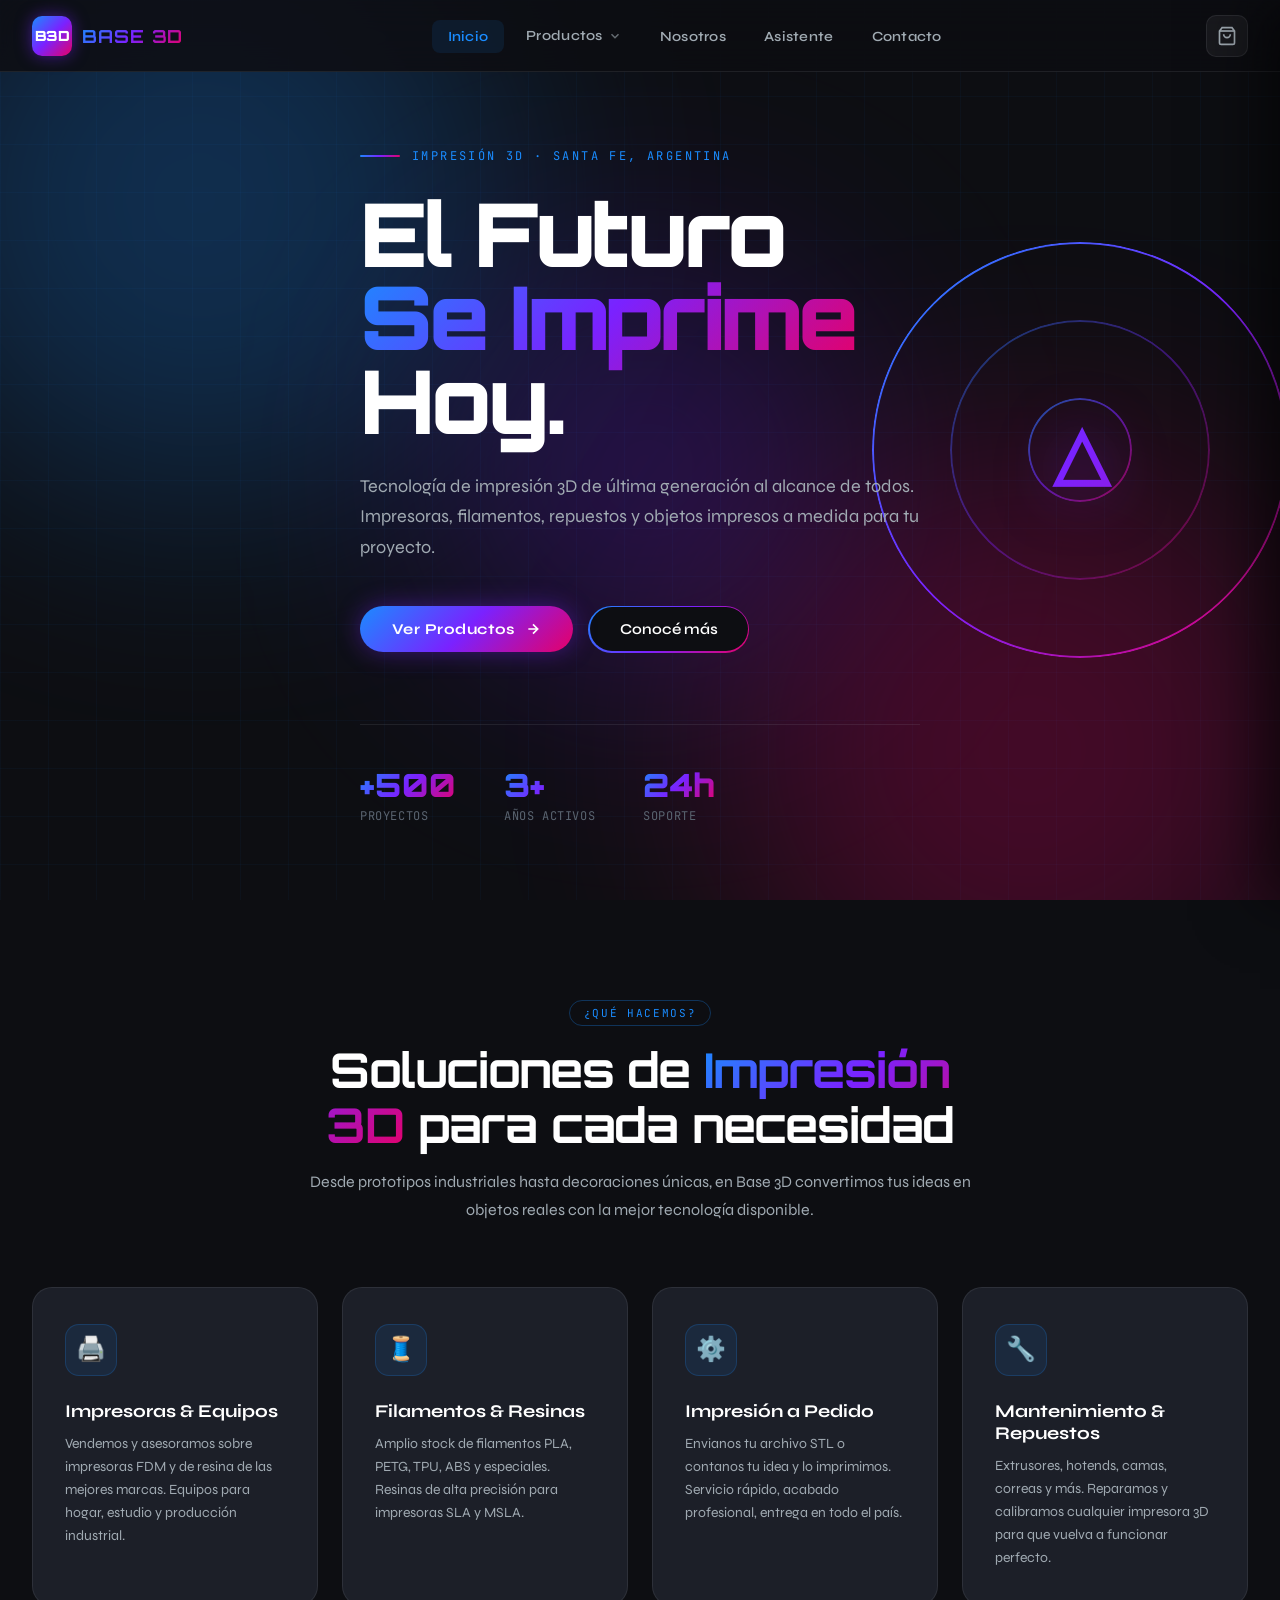
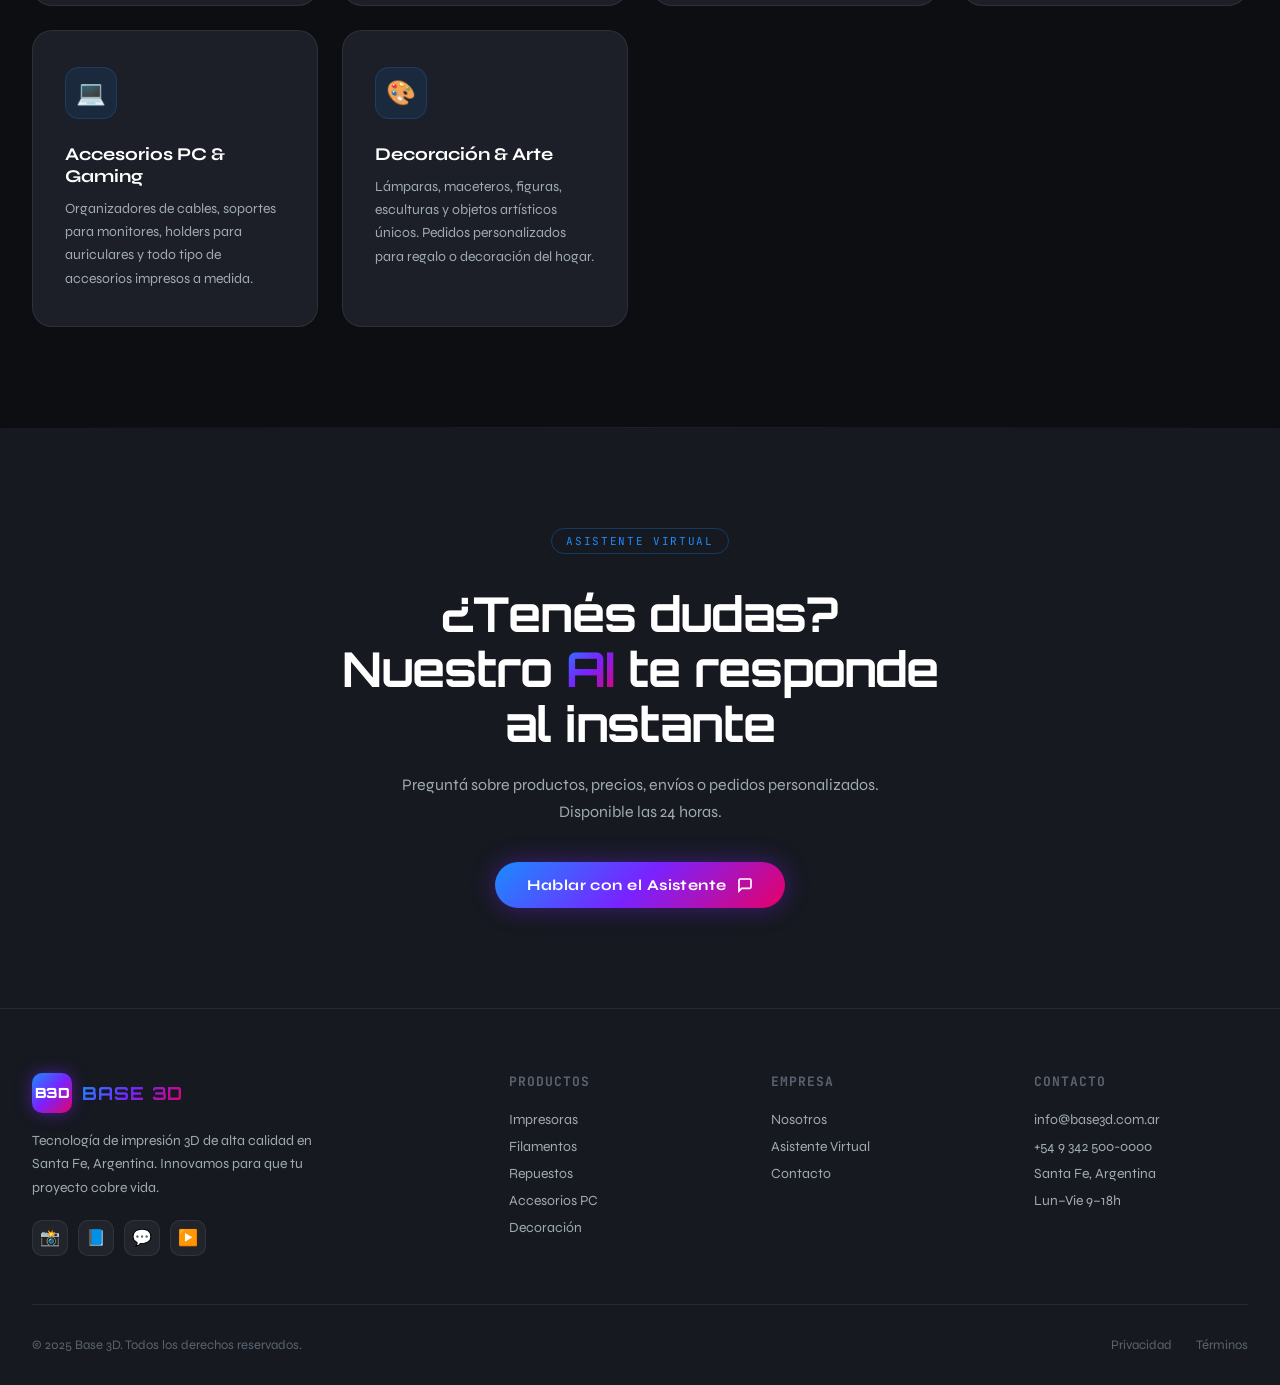
==== commit 0b21545e: "rediseño UI y multipagina" ====
--- a/index.html
+++ b/index.html
@@ -1,408 +1,275 @@
-﻿<!DOCTYPE html>
+<!DOCTYPE html>
 <html lang="es">
-  <head>
-    <meta charset="UTF-8" />
-    <meta name="viewport" content="width=device-width, initial-scale=1.0" />
-    <title>Base 3D — Impresión 3D desde Santa Fe</title>
-    <link rel="preconnect" href="https://fonts.googleapis.com" />
-    <link rel="preconnect" href="https://fonts.gstatic.com" crossorigin />
-    <link href="https://fonts.googleapis.com/css2?family=Inter:wght@400;500;600;700;800&display=swap" rel="stylesheet" />
-    <link rel="stylesheet" href="styles.css" />
-  </head>
-  <body>
-    <header class="site-header">
-      <div class="container header-inner">
-        <a href="#inicio" class="brand">
-          <span class="brand-mark">B3D</span>
-          <span class="brand-text">Base 3D</span>
-        </a>
-
-        <nav class="main-nav" aria-label="Navegación principal">
-          <a href="#inicio">Inicio</a>
-          <a href="#nosotros">Nosotros</a>
-          <a href="#productos">Productos</a>
-          <a href="#asistente">Asistente</a>
-          <a href="#contacto">Contacto</a>
-        </nav>
-
-        <button class="cart-button" id="cartToggle" aria-label="Carrito de compras">
-          <svg viewBox="0 0 24 24" aria-hidden="true">
-            <path d="M6 6h15l-1.5 9h-12z" fill="none" stroke="currentColor" stroke-linecap="round" stroke-linejoin="round" stroke-width="1.8" />
-            <circle cx="9" cy="20" r="1.5" fill="currentColor" />
-            <circle cx="18" cy="20" r="1.5" fill="currentColor" />
-            <path d="M8 6V4a2 2 0 0 1 2-2h4a2 2 0 0 1 2 2v2" fill="none" stroke="currentColor" stroke-linecap="round" stroke-linejoin="round" stroke-width="1.8" />
+<head>
+  <meta charset="UTF-8" />
+  <meta name="viewport" content="width=device-width, initial-scale=1.0" />
+  <title>Base 3D — Impresión 3D en Santa Fe</title>
+  <meta name="description" content="Base 3D: impresoras, filamentos, repuestos y servicios de impresión 3D en Santa Fe, Argentina." />
+  <link rel="stylesheet" href="styles.css" />
+  <link rel="icon" href="data:image/svg+xml,<svg xmlns='http://www.w3.org/2000/svg' viewBox='0 0 100 100'><rect width='100' height='100' rx='20' fill='%237a22ff'/><text y='.9em' font-size='60' x='18' fill='white' font-family='sans-serif' font-weight='900'>B3</text></svg>" />
+</head>
+<body>
+
+  <!-- ══ NAVBAR ══════════════════════════════════════════════ -->
+  <nav class="navbar" id="navbar">
+    <div class="nav-inner">
+      <!-- Logo LEFT -->
+      <a href="index.html" class="nav-logo">
+        <div class="logo-badge">B3D</div>
+        <span class="logo-text">BASE 3D</span>
+      </a>
+
+      <!-- Links CENTER -->
+      <ul class="nav-links">
+        <li><a href="index.html">Inicio</a></li>
+        <li class="nav-dropdown">
+          <a href="productos.html">
+            Productos
+            <svg class="chevron" viewBox="0 0 24 24" fill="none" stroke="currentColor" stroke-width="2.5"><path d="M6 9l6 6 6-6"/></svg>
+          </a>
+          <ul class="dropdown-menu">
+            <li><a href="productos.html#impresoras"><span class="dm-icon">🖨️</span>Impresoras</a></li>
+            <li><a href="productos.html#filamentos"><span class="dm-icon">🧵</span>Filamentos</a></li>
+            <li><a href="productos.html#repuestos"><span class="dm-icon">🔧</span>Repuestos</a></li>
+            <li><a href="productos.html#accesorios"><span class="dm-icon">💻</span>Accesorios PC</a></li>
+            <li><a href="productos.html#decoracion"><span class="dm-icon">🎨</span>Decoración</a></li>
+          </ul>
+        </li>
+        <li><a href="nosotros.html">Nosotros</a></li>
+        <li><a href="asistente.html">Asistente</a></li>
+        <li><a href="contacto.html">Contacto</a></li>
+      </ul>
+
+      <!-- Actions RIGHT -->
+      <div class="nav-actions">
+        <button class="cart-trigger" aria-label="Carrito">
+          <svg viewBox="0 0 24 24" fill="none" stroke="currentColor" stroke-width="2">
+            <path d="M6 2L3 6v14a2 2 0 002 2h14a2 2 0 002-2V6l-3-4z"/><line x1="3" y1="6" x2="21" y2="6"/>
+            <path d="M16 10a4 4 0 01-8 0"/>
           </svg>
-          <span class="cart-badge" id="cartCount">0</span>
+          <span class="cart-count">0</span>
         </button>
-      </div>
-    </header>
-
-    <main>
-      <section id="inicio" class="hero-section">
-        <div class="container hero-grid">
-          <div class="hero-copy">
-            <span class="eyebrow">Manufactura Aditiva</span>
-            <h1>Base 3D: impulsamos ideas con impresión 3D premium desde Santa Fe.</h1>
-            <p>Diseño, prototipado y producción de piezas técnicas con acabado profesional. Tu visión se convierte en objeto real con precisión y estilo tecnológico.</p>
-            <div class="hero-actions">
-              <a href="#nosotros" class="btn btn-primary">Conocer más</a>
-              <a href="#contacto" class="text-link">Escribir ahora</a>
-            </div>
-          </div>
-          <div class="hero-visual">
-            <div class="hero-card">
-              <span class="tag-highlight">Desde Santa Fe</span>
-              <h2>Producción local con alcance digital</h2>
-              <p>Proyectos a medida, piezas funcionales y asesoramiento experto en manufactura aditiva y postprocesado.</p>
-            </div>
-          </div>
-        </div>
-      </section>
-
-      <section id="nosotros" class="about-section">
-        <div class="container about-container">
-          <div class="about-header">
-            <span class="eyebrow">Quién soy</span>
-            <h2>Apasionado por la impresión 3D y la transformación de ideas en piezas reales.</h2>
-            <p>En Base 3D combino tecnología, diseño y materiales de alta calidad para acompañar emprendedores, makers e ingenieros en cada etapa del proyecto. Desde Santa Fe, ofrezco soluciones directas y personalizadas que cuidan el detalle, la funcionalidad y el acabado final.</p>
-          </div>
-          <div class="about-cards">
-            <article class="value-card">
-              <div class="value-card-icon">🔧</div>
-              <h3>Pasión técnica</h3>
-              <p>Más de 5 años en manufactura aditiva, con especial foco en piezas robustas y prototipos de alto valor.</p>
-            </article>
-            <article class="value-card">
-              <div class="value-card-icon">🤝</div>
-              <h3>Trabajo colaborativo</h3>
-              <p>Asesoramiento desde la idea hasta la entrega, con comunicación clara y tiempos ágiles.</p>
-            </article>
-            <article class="value-card">
-              <div class="value-card-icon">✨</div>
-              <h3>Acabados Premium</h3>
-              <p>Postprocesado profesional: pintura, pulido y tratamientos especiales para resultados de alta calidad.</p>
-            </article>
-            <article class="value-card">
-              <div class="value-card-icon">⚡</div>
-              <h3>Entrega Ágil</h3>
-              <p>Producción local desde Santa Fe con tiempos rápidos sin comprometer la precisión ni el detalle.</p>
-            </article>
-          </div>
-        </div>
-      </section>
-
-      <section id="productos" class="products-section">
-        <div class="container section-panel">
-          <div class="section-header">
-            <div>
-              <span class="eyebrow">Productos</span>
-              <h2>Catálogo completo de máquinas, insumos y creaciones Base 3D.</h2>
-            </div>
-            <p class="section-copy">Máquinas e insumos para tus impresoras, junto con piezas impresas listas para usar que combinan estética, funcionalidad y diseño tecnológico.</p>
-          </div>
-
-          <div class="category-block">
-            <div class="category-header">
-              <h3 class="category-title">Máquinas e Insumos</h3>
-            </div>
-            <div class="product-grid">
-              <article class="product-card" data-id="ender3v3">
-                <img src="https://images.unsplash.com/photo-1587825140708-787e0d3e6d1f?auto=format&fit=crop&w=800&q=80" alt="Impresora Creality Ender 3 V3" />
-                <h3>Impresora Creality Ender 3 V3</h3>
-                <p class="product-description">Impresora FDM confiable con nivelación automática y estructura resistente para proyectos continuos.</p>
-                <div class="product-footer">
-                  <span class="product-price">$289.990</span>
-                  <span class="product-stock">Stock: 9</span>
-                </div>
-                <button class="btn btn-card" data-action="view-details">Ver detalles</button>
-              </article>
-
-              <article class="product-card" data-id="filamentopla-negro">
-                <img src="https://images.unsplash.com/photo-1593642532400-2682a8a8fda7?auto=format&fit=crop&w=800&q=80" alt="Filamento PLA Grilon3 Negro" />
-                <h3>Rollo Filamento PLA Grilon3 (Negro)</h3>
-                <p class="product-description">Filamento PLA de alta definición con acabado mate y excelente adhesión entre capas.</p>
-                <div class="product-footer">
-                  <span class="product-price">$34.500</span>
-                  <span class="product-stock">Stock: 18</span>
-                </div>
-                <button class="btn btn-card" data-action="view-details">Ver detalles</button>
-              </article>
-
-              <article class="product-card" data-id="filamentopetg-cristal">
-                <img src="https://images.unsplash.com/photo-1622320914950-1349b4e0a914?auto=format&fit=crop&w=800&q=80" alt="Filamento PETG Cristal" />
-                <h3>Rollo Filamento PETG (Cristal)</h3>
-                <p class="product-description">PETG transparente de alta resistencia ideal para piezas funcionales y prototipos visibles.</p>
-                <div class="product-footer">
-                  <span class="product-price">$38.900</span>
-                  <span class="product-stock">Stock: 12</span>
-                </div>
-                <button class="btn btn-card" data-action="view-details">Ver detalles</button>
-              </article>
-            </div>
-          </div>
-
-          <div class="category-block">
-            <div class="category-header">
-              <h3 class="category-title">Productos Impresos (Base 3D Creations)</h3>
-            </div>
-            <div class="product-grid">
-              <article class="product-card" data-id="soporte-auriculares">
-                <img src="https://images.unsplash.com/photo-1611085583191-a0033a1eb923?auto=format&fit=crop&w=800&q=80" alt="Soporte de Auriculares para Escritorio" />
-                <h3>Soporte de Auriculares para Escritorio</h3>
-                <p class="product-description">Diseño geométrico elegante y estable para mantener tu setup organizado.</p>
-                <div class="product-footer">
-                  <span class="product-price">$6.990</span>
-                  <span class="product-stock">Stock: 24</span>
-                </div>
-                <button class="btn btn-card" data-action="view-details">Ver detalles</button>
-              </article>
-
-              <article class="product-card" data-id="pasacables-set">
-                <img src="https://images.unsplash.com/photo-1581092918056-0c4c3acd3789?auto=format&fit=crop&w=800&q=80" alt="Organizador Pasacables Set x4" />
-                <h3>Organizador/Pasacables de mesa (Set x4)</h3>
-                <p class="product-description">Set de pasacables con acabado minimalista para mantener tu escritorio limpio.</p>
-                <div class="product-footer">
-                  <span class="product-price">$5.490</span>
-                  <span class="product-stock">Stock: 30</span>
-                </div>
-                <button class="btn btn-card" data-action="view-details">Ver detalles</button>
-              </article>
-
-              <article class="product-card" data-id="sujetacables-magnetico">
-                <img src="https://images.unsplash.com/photo-1585771724684-38269d6639fd?auto=format&fit=crop&w=800&q=80" alt="Sujetacables magnético" />
-                <h3>Sujetacables magnético para setup gamer</h3>
-                <p class="product-description">Clip magnético con soporte modular para mantener todos tus cables en su lugar.</p>
-                <div class="product-footer">
-                  <span class="product-price">$3.990</span>
-                  <span class="product-stock">Stock: 20</span>
-                </div>
-                <button class="btn btn-card" data-action="view-details">Ver detalles</button>
-              </article>
-
-              <article class="product-card" data-id="soporte-notebook">
-                <img src="https://images.unsplash.com/photo-1527864550417-7fd91fc51a46?auto=format&fit=crop&w=800&q=80" alt="Soporte Vertical para Notebook" />
-                <h3>Soporte Vertical para Notebook</h3>
-                <p class="product-description">Base vertical para liberar espacio y mejorar el flujo de aire de tu portátil.</p>
-                <div class="product-footer">
-                  <span class="product-price">$8.250</span>
-                  <span class="product-stock">Stock: 14</span>
-                </div>
-                <button class="btn btn-card" data-action="view-details">Ver detalles</button>
-              </article>
-
-              <article class="product-card" data-id="llavero-trex">
-                <img src="https://images.unsplash.com/photo-1590080876384-c1fba39a0ce8?auto=format&fit=crop&w=800&q=80" alt="Llavero articulado T-Rex" />
-                <h3>Llavero articulado de T-Rex</h3>
-                <p class="product-description">Llavero con diseño articulado inspirado en dinosaurios para un toque fun en tu llavero.</p>
-                <div class="product-footer">
-                  <span class="product-price">$2.490</span>
-                  <span class="product-stock">Stock: 42</span>
-                </div>
-                <button class="btn btn-card" data-action="view-details">Ver detalles</button>
-              </article>
-
-              <article class="product-card" data-id="llavero-personalizado">
-                <img src="https://images.unsplash.com/photo-1572635196237-14b3f281503f?auto=format&fit=crop&w=800&q=80" alt="Llavero logo personalizado" />
-                <h3>Llavero personalizado con logo</h3>
-                <p class="product-description">Llavero exclusivo con logo personalizado, ideal para regalos corporativos o branding.</p>
-                <div class="product-footer">
-                  <span class="product-price">$3.790</span>
-                  <span class="product-stock">Stock: 28</span>
-                </div>
-                <button class="btn btn-card" data-action="view-details">Ver detalles</button>
-              </article>
-
-              <article class="product-card" data-id="maceta-nordica">
-                <img src="https://images.unsplash.com/photo-1578500494198-246f612d03b3?auto=format&fit=crop&w=800&q=80" alt="Maceta geométrica estilo nórdico" />
-                <h3>Maceta geométrica estilo nórdico</h3>
-                <p class="product-description">Maceta low poly para interiores con un estilo moderno y acabado natural mate.</p>
-                <div class="product-footer">
-                  <span class="product-price">$7.450</span>
-                  <span class="product-stock">Stock: 16</span>
-                </div>
-                <button class="btn btn-card" data-action="view-details">Ver detalles</button>
-              </article>
-
-              <article class="product-card" data-id="soporte-telefono">
-                <img src="https://images.unsplash.com/photo-1519389950473-47ba0277781c?auto=format&fit=crop&w=800&q=80" alt="Soporte articulado para teléfono" />
-                <h3>Soporte articulado para Teléfono/Tablet</h3>
-                <p class="product-description">Soporte ajustable con giro flexible para ver contenido sin ocupar espacio en tu escritorio.</p>
-                <div class="product-footer">
-                  <span class="product-price">$5.990</span>
-                  <span class="product-stock">Stock: 18</span>
-                </div>
-                <button class="btn btn-card" data-action="view-details">Ver detalles</button>
-              </article>
-
-              <article class="product-card" data-id="stand-joystick">
-                <img src="https://images.unsplash.com/photo-1586227235346-c8950277d2ca?auto=format&fit=crop&w=800&q=80" alt="Stand para Joystick" />
-                <h3>Stand para Joystick de PS5 / Xbox</h3>
-                <p class="product-description">Stand minimalista con soporte seguro para tus controles gamer favoritos.</p>
-                <div class="product-footer">
-                  <span class="product-price">$6.250</span>
-                  <span class="product-stock">Stock: 22</span>
-                </div>
-                <button class="btn btn-card" data-action="view-details">Ver detalles</button>
-              </article>
-
-              <article class="product-card" data-id="caja-hexagonal">
-                <img src="https://images.unsplash.com/photo-1617395362961-015e3a2b8b2a?auto=format&fit=crop&w=800&q=80" alt="Caja organizadora hexagonal" />
-                <h3>Caja organizadora con encastre hexagonal</h3>
-                <p class="product-description">Caja modular con encastres para ordenar talleres, cables y pequeños componentes.</p>
-                <div class="product-footer">
-                  <span class="product-price">$9.150</span>
-                  <span class="product-stock">Stock: 14</span>
-                </div>
-                <button class="btn btn-card" data-action="view-details">Ver detalles</button>
-              </article>
-            </div>
-          </div>
-        </div>
-      </section>
-
-      <section id="asistente" class="assistant-section">
-        <div class="container assistant-grid">
-          <div class="assistant-copy">
-            <span class="eyebrow">Asistente Base 3D</span>
-            <h2>Chat interactivo para asesorarte en tu proyecto de impresión 3D.</h2>
-            <p>Simulá una charla con nuestro bot experto. Escribí tu consulta y obtené respuestas rápidas sobre diseño, archivos STL y pasos para avanzar.</p>
-          </div>
-
-          <div class="chat-panel">
-            <div class="chat-header">
-              <div class="chat-avatar">B3D</div>
-              <div>
-                <p class="chat-title">Base 3D Bot</p>
-                <p class="chat-status">En línea</p>
-              </div>
-            </div>
-
-            <div class="chat-messages" id="chatMessages">
-              <div class="message bot">
-                <p>¡Hola! Soy el Asistente Base 3D. Contame qué querés imprimir o cómo puedo ayudarte.</p>
-              </div>
-            </div>
-
-            <form id="chatForm" class="chat-input-area">
-              <input id="chatInput" class="chat-input" type="text" placeholder="Escribí tu consulta aquí..." autocomplete="off" />
-              <button type="submit" class="btn btn-primary chat-send-btn">Enviar</button>
-            </form>
-          </div>
-        </div>
-      </section>
-
-      <section id="contacto" class="contact-section">
-        <div class="container contact-layout">
-          <div class="contact-copy">
-            <span class="eyebrow">Contacto</span>
-            <h2>Hablemos de tu próximo proyecto 3D</h2>
-            <p>Escribime para recibir asesoramiento rápido, cotizaciones y propuestas técnicas que se adapten a tu idea.</p>
-            <div class="social-links">
-              <a href="#" class="social-pill">Instagram</a>
-              <a href="#" class="social-pill">WhatsApp</a>
-              <a href="#" class="social-pill">GitHub</a>
-            </div>
-          </div>
-          <form class="contact-form">
-            <label>
-              <span>Nombre</span>
-              <input type="text" placeholder="Tu nombre" />
-            </label>
-            <label>
-              <span>Email</span>
-              <input type="email" placeholder="tu@correo.com" />
-            </label>
-            <label>
-              <span>Mensaje</span>
-              <textarea rows="6" placeholder="Contame sobre tu proyecto..."></textarea>
-            </label>
-            <button type="submit" class="btn btn-primary">Enviar mensaje</button>
-          </form>
-        </div>
-      </section>
-    </main>
-
-    <aside class="cart-sidebar" id="cartSidebar">
-      <div class="cart-panel">
-        <div class="cart-header">
-          <div>
-            <span class="eyebrow">Tu carrito</span>
-            <h3>Resumen de compra</h3>
-          </div>
-          <button class="cart-close-btn" id="cartClose" aria-label="Cerrar carrito">
-            <svg viewBox="0 0 24 24" aria-hidden="true">
-              <path d="M18 6L6 18M6 6l12 12" stroke="currentColor" stroke-width="2" stroke-linecap="round" stroke-linejoin="round" fill="none" />
-            </svg>
-          </button>
-        </div>
-        <span class="cart-summary-count" id="sidebarCount">0 productos</span>
-
-        <div class="cart-items" id="cartItems">
-          <p class="cart-empty">Aún no agregaste productos.</p>
-        </div>
-
-        <div class="cart-footer">
-          <div class="cart-total-row">
-            <span>Total</span>
-            <strong id="cartTotal">$0</strong>
-          </div>
-          <button class="btn btn-primary cart-checkout-btn" id="checkoutBtn">Finalizar Compra</button>
-        </div>
-
-        <div class="cart-confirmation" id="cartConfirmation" hidden>
-          <p>Compra confirmada. Gracias por elegir Base 3D. Te contactamos en breve.</p>
-        </div>
-      </div>
-    </aside>
-
-    <div class="cart-overlay" id="cartOverlay"></div>
-
-    <div class="product-modal" id="productModal">
-      <div class="modal-content">
-        <button class="modal-close" id="modalClose" aria-label="Cerrar modal">
-          <svg viewBox="0 0 24 24" aria-hidden="true">
-            <path d="M18 6L6 18M6 6l12 12" stroke="currentColor" stroke-width="2" stroke-linecap="round" stroke-linejoin="round" fill="none" />
-          </svg>
+        <button class="nav-hamburger" aria-label="Menú">
+          <span></span><span></span><span></span>
         </button>
-        
-        <div class="modal-grid">
-          <div class="modal-images">
-            <img id="modalMainImage" src="" alt="Producto" class="modal-main-image" />
-            <div class="modal-thumbnails" id="modalThumbnails"></div>
-          </div>
-          
-          <div class="modal-info">
-            <span class="eyebrow">Detalles del Producto</span>
-            <h2 id="modalTitle"></h2>
-            <p id="modalDescription" class="modal-description"></p>
-            
-            <div class="modal-specs">
-              <h4>Especificaciones técnicas</h4>
-              <ul id="modalSpecs" class="specs-list"></ul>
-            </div>
-            
-            <div class="modal-pricing">
-              <span class="product-price" id="modalPrice"></span>
-              <span class="product-stock" id="modalStock"></span>
-            </div>
-            
-            <button class="btn btn-primary" id="modalAddCart" style="width: 100%;">Agregar al carrito</button>
-          </div>
-        </div>
-      </div>
-    </div>
-
-    <footer class="site-footer">
-      <div class="container footer-inner">
-        <p>Base 3D • Impresión 3D profesional desde Santa Fe.</p>
-        <div class="footer-links">
-          <a href="#inicio">Inicio</a>
-          <a href="#nosotros">Nosotros</a>
-          <a href="#contacto">Contacto</a>
-        </div>
-      </div>
-    </footer>
-
-    <script src="app.js"></script>
-  </body>
+      </div>
+    </div>
+  </nav>
+
+  <!-- Mobile nav -->
+  <div class="nav-mobile">
+    <a href="index.html">Inicio</a>
+    <a href="productos.html">Productos</a>
+    <a href="nosotros.html">Nosotros</a>
+    <a href="asistente.html">Asistente Virtual</a>
+    <a href="contacto.html">Contacto</a>
+  </div>
+
+  <!-- ══ CART SIDEBAR ════════════════════════════════════════ -->
+  <div class="cart-overlay"></div>
+  <aside class="cart-sidebar" id="cart-sidebar">
+    <div class="cart-header">
+      <h3>🛒 Tu Carrito</h3>
+      <button class="cart-close">✕</button>
+    </div>
+    <div class="cart-body">
+      <div class="cart-empty">
+        <svg width="64" height="64" viewBox="0 0 24 24" fill="none" stroke="currentColor" stroke-width="1.5">
+          <path d="M6 2L3 6v14a2 2 0 002 2h14a2 2 0 002-2V6l-3-4z"/><line x1="3" y1="6" x2="21" y2="6"/>
+          <path d="M16 10a4 4 0 01-8 0"/>
+        </svg>
+        <p>Tu carrito está vacío</p>
+      </div>
+    </div>
+    <div class="cart-footer">
+      <div class="cart-total">
+        <span>Total</span>
+        <strong>$0</strong>
+      </div>
+      <button class="btn-solid cart-checkout" style="width:100%">
+        <span>Finalizar compra</span>
+        <svg width="16" height="16" viewBox="0 0 24 24" fill="none" stroke="currentColor" stroke-width="2.5"><path d="M5 12h14M12 5l7 7-7 7"/></svg>
+      </button>
+    </div>
+  </aside>
+
+  <!-- ══ HERO ════════════════════════════════════════════════ -->
+  <section class="hero">
+    <div class="hero-bg">
+      <div class="hero-bg-grid"></div>
+      <div class="hero-bg-glow g1"></div>
+      <div class="hero-bg-glow g2"></div>
+      <div class="hero-bg-glow g3"></div>
+    </div>
+
+    <div class="container">
+      <div class="hero-content">
+        <div class="hero-eyebrow">
+          <div class="hero-eyebrow-line"></div>
+          <span>Impresión 3D · Santa Fe, Argentina</span>
+        </div>
+
+        <h1 class="hero-title">
+          El Futuro<br>
+          <span class="grad-text">Se Imprime</span><br>
+          Hoy.
+        </h1>
+
+        <p class="hero-subtitle">
+          Tecnología de impresión 3D de última generación al alcance de todos.
+          Impresoras, filamentos, repuestos y objetos impresos a medida para tu proyecto.
+        </p>
+
+        <div class="hero-actions">
+          <a href="productos.html" class="btn-grad">
+            <span>Ver Productos</span>
+            <svg width="16" height="16" viewBox="0 0 24 24" fill="none" stroke="currentColor" stroke-width="2.5"><path d="M5 12h14M12 5l7 7-7 7"/></svg>
+          </a>
+          <a href="#servicios" class="btn-outline">
+            <span>Conocé más</span>
+          </a>
+        </div>
+
+        <div class="hero-stats">
+          <div class="hero-stat">
+            <span class="hero-stat-num">+500</span>
+            <span class="hero-stat-label">Proyectos</span>
+          </div>
+          <div class="hero-stat">
+            <span class="hero-stat-num">3+</span>
+            <span class="hero-stat-label">Años activos</span>
+          </div>
+          <div class="hero-stat">
+            <span class="hero-stat-num">24h</span>
+            <span class="hero-stat-label">Soporte</span>
+          </div>
+        </div>
+      </div>
+    </div>
+
+    <!-- Decorative visual -->
+    <div class="hero-visual">
+      <div class="hero-3d-shape">
+        <div class="hero-ring r1"></div>
+        <div class="hero-ring r2"></div>
+        <div class="hero-ring r3"></div>
+        <div class="hero-center-icon">△</div>
+      </div>
+    </div>
+  </section>
+
+  <!-- ══ SERVICIOS ═══════════════════════════════════════════ -->
+  <section class="section" id="servicios">
+    <div class="container">
+      <div class="section-header">
+        <span class="section-tag">¿Qué hacemos?</span>
+        <h2 class="section-title">Soluciones de <span class="grad-text">Impresión 3D</span> para cada necesidad</h2>
+        <p>Desde prototipos industriales hasta decoraciones únicas, en Base 3D convertimos tus ideas en objetos reales con la mejor tecnología disponible.</p>
+      </div>
+
+      <div class="features-grid">
+        <div class="feature-card reveal">
+          <div class="feature-icon">🖨️</div>
+          <h3>Impresoras & Equipos</h3>
+          <p>Vendemos y asesoramos sobre impresoras FDM y de resina de las mejores marcas. Equipos para hogar, estudio y producción industrial.</p>
+        </div>
+        <div class="feature-card reveal reveal-delay-1">
+          <div class="feature-icon">🧵</div>
+          <h3>Filamentos & Resinas</h3>
+          <p>Amplio stock de filamentos PLA, PETG, TPU, ABS y especiales. Resinas de alta precisión para impresoras SLA y MSLA.</p>
+        </div>
+        <div class="feature-card reveal reveal-delay-2">
+          <div class="feature-icon">⚙️</div>
+          <h3>Impresión a Pedido</h3>
+          <p>Envianos tu archivo STL o contanos tu idea y lo imprimimos. Servicio rápido, acabado profesional, entrega en todo el país.</p>
+        </div>
+        <div class="feature-card reveal reveal-delay-3">
+          <div class="feature-icon">🔧</div>
+          <h3>Mantenimiento & Repuestos</h3>
+          <p>Extrusores, hotends, camas, correas y más. Reparamos y calibramos cualquier impresora 3D para que vuelva a funcionar perfecto.</p>
+        </div>
+        <div class="feature-card reveal">
+          <div class="feature-icon">💻</div>
+          <h3>Accesorios PC & Gaming</h3>
+          <p>Organizadores de cables, soportes para monitores, holders para auriculares y todo tipo de accesorios impresos a medida.</p>
+        </div>
+        <div class="feature-card reveal reveal-delay-1">
+          <div class="feature-icon">🎨</div>
+          <h3>Decoración & Arte</h3>
+          <p>Lámparas, maceteros, figuras, esculturas y objetos artísticos únicos. Pedidos personalizados para regalo o decoración del hogar.</p>
+        </div>
+      </div>
+    </div>
+  </section>
+
+  <div class="divider"></div>
+
+  <!-- ══ CTA BAND ════════════════════════════════════════════ -->
+  <section class="section section-alt">
+    <div class="container" style="text-align:center">
+      <span class="section-tag">Asistente Virtual</span>
+      <h2 class="section-title" style="margin:16px auto 20px;max-width:600px">
+        ¿Tenés dudas? Nuestro <span class="grad-text">AI</span> te responde al instante
+      </h2>
+      <p style="color:var(--text-secondary);max-width:500px;margin:0 auto 36px;font-size:16px;line-height:1.7">
+        Preguntá sobre productos, precios, envíos o pedidos personalizados. Disponible las 24 horas.
+      </p>
+      <a href="asistente.html" class="btn-grad">
+        <span>Hablar con el Asistente</span>
+        <svg width="16" height="16" viewBox="0 0 24 24" fill="none" stroke="currentColor" stroke-width="2.5"><path d="M21 15a2 2 0 01-2 2H7l-4 4V5a2 2 0 012-2h14a2 2 0 012 2z"/></svg>
+      </a>
+    </div>
+  </section>
+
+  <!-- ══ FOOTER ══════════════════════════════════════════════ -->
+  <footer class="footer">
+    <div class="container">
+      <div class="footer-grid">
+        <div class="footer-brand">
+          <a href="index.html" class="nav-logo" style="margin-bottom:0">
+            <div class="logo-badge">B3D</div>
+            <span class="logo-text">BASE 3D</span>
+          </a>
+          <p>Tecnología de impresión 3D de alta calidad en Santa Fe, Argentina. Innovamos para que tu proyecto cobre vida.</p>
+          <div class="footer-social">
+            <a class="social-btn" href="#" aria-label="Instagram">📸</a>
+            <a class="social-btn" href="#" aria-label="Facebook">📘</a>
+            <a class="social-btn" href="#" aria-label="WhatsApp">💬</a>
+            <a class="social-btn" href="#" aria-label="YouTube">▶️</a>
+          </div>
+        </div>
+        <div class="footer-col">
+          <h4>Productos</h4>
+          <a href="productos.html#impresoras">Impresoras</a>
+          <a href="productos.html#filamentos">Filamentos</a>
+          <a href="productos.html#repuestos">Repuestos</a>
+          <a href="productos.html#accesorios">Accesorios PC</a>
+          <a href="productos.html#decoracion">Decoración</a>
+        </div>
+        <div class="footer-col">
+          <h4>Empresa</h4>
+          <a href="nosotros.html">Nosotros</a>
+          <a href="asistente.html">Asistente Virtual</a>
+          <a href="contacto.html">Contacto</a>
+        </div>
+        <div class="footer-col">
+          <h4>Contacto</h4>
+          <a href="mailto:info@base3d.com.ar">info@base3d.com.ar</a>
+          <a href="tel:+5493425000000">+54 9 342 500-0000</a>
+          <a href="#">Santa Fe, Argentina</a>
+          <a href="#">Lun–Vie 9–18h</a>
+        </div>
+      </div>
+      <div class="footer-bottom">
+        <span>© 2025 Base 3D. Todos los derechos reservados.</span>
+        <div style="display:flex;gap:24px">
+          <a href="#">Privacidad</a>
+          <a href="#">Términos</a>
+        </div>
+      </div>
+    </div>
+  </footer>
+
+  <script src="app.js"></script>
+</body>
 </html>
--- a/styles.css
+++ b/styles.css
@@ -1,1950 +1,1483 @@
-﻿:root {
-  color-scheme: dark;
-  
-  /* Fondos oscuros premium */
-  --bg-darkest: #0d0e12;
-  --bg-dark: #161920;
-  
-  /* Paleta de acentos: degradé azul galáctico → violeta → magenta/fucsia */
-  --accent-blue: #1a8cff;
-  --accent-purple: #7a22ff;
+/* ============================================================
+   BASE 3D — UNIFIED STYLESHEET
+   Paleta: #0d0e12 | #161920 | Degradé #1a8cff → #7a22ff → #e60067
+   ============================================================ */
+
+@import url('https://fonts.googleapis.com/css2?family=Orbitron:wght@400;600;700;900&family=Syne:wght@400;500;600;700&family=JetBrains+Mono:wght@300;400;500&display=swap');
+
+/* ── CSS Variables ────────────────────────────────────────── */
+:root {
+  --bg-deep:        #0d0e12;
+  --bg-dark:        #161920;
+  --bg-card:        #1c1f28;
+  --accent-blue:    #1a8cff;
+  --accent-violet:  #7a22ff;
   --accent-magenta: #e60067;
-  
-  /* Fallbacks para compatibilidad */
-  --surface: rgba(255, 255, 255, 0.04);
-  --surface-strong: rgba(255, 255, 255, 0.06);
-  --text: #f5f7fa;
-  --muted: #a8b3bf;
-  
-  font-family: "Inter", system-ui, -apple-system, BlinkMacSystemFont, "Segoe UI", sans-serif;
+  --grad: linear-gradient(135deg, #1a8cff 0%, #7a22ff 50%, #e60067 100%);
+  --grad-h: linear-gradient(135deg, #e60067 0%, #7a22ff 50%, #1a8cff 100%);
+  --text-white:     #ffffff;
+  --text-secondary: #a0aab2;
+  --text-dim:       #5a6470;
+  --border-subtle:  rgba(160, 170, 178, 0.12);
+  --border-accent:  rgba(26, 140, 255, 0.35);
+  --glass-bg:       rgba(22, 25, 32, 0.65);
+  --glass-border:   rgba(255, 255, 255, 0.07);
+  --shadow-accent:  0 0 40px rgba(26, 140, 255, 0.18);
+  --shadow-card:    0 8px 32px rgba(0, 0, 0, 0.5);
+  --radius:         12px;
+  --radius-lg:      20px;
+  --nav-h:          72px;
+  --font-display:   'Orbitron', sans-serif;
+  --font-body:      'Syne', sans-serif;
+  --font-mono:      'JetBrains Mono', monospace;
+  --transition:     0.3s cubic-bezier(0.4, 0, 0.2, 1);
+}
+
+/* ── Reset & Base ─────────────────────────────────────────── */
+*, *::before, *::after { box-sizing: border-box; margin: 0; padding: 0; }
+
+html { scroll-behavior: smooth; font-size: 16px; }
+
+body {
+  font-family: var(--font-body);
+  background: var(--bg-deep);
+  color: var(--text-white);
+  min-height: 100vh;
+  overflow-x: hidden;
+  -webkit-font-smoothing: antialiased;
+}
+
+a { color: inherit; text-decoration: none; }
+img { max-width: 100%; display: block; }
+ul { list-style: none; }
+button { cursor: pointer; border: none; background: none; font-family: inherit; }
+input, textarea, select { font-family: inherit; }
+
+/* ── Scrollbar ────────────────────────────────────────────── */
+::-webkit-scrollbar { width: 6px; }
+::-webkit-scrollbar-track { background: var(--bg-deep); }
+::-webkit-scrollbar-thumb { background: var(--accent-violet); border-radius: 3px; }
+
+/* ── Utility ──────────────────────────────────────────────── */
+.container {
+  max-width: 1280px;
+  margin: 0 auto;
+  padding: 0 32px;
+}
+
+.section-tag {
+  display: inline-block;
+  font-family: var(--font-mono);
+  font-size: 11px;
+  letter-spacing: 0.15em;
+  text-transform: uppercase;
+  color: var(--accent-blue);
+  border: 1px solid rgba(26, 140, 255, 0.3);
+  padding: 5px 14px;
+  border-radius: 100px;
+  margin-bottom: 16px;
+}
+
+.section-title {
+  font-family: var(--font-display);
+  font-size: clamp(28px, 4vw, 48px);
+  font-weight: 700;
+  line-height: 1.15;
+  letter-spacing: -0.02em;
+}
+
+.grad-text {
+  background: var(--grad);
+  -webkit-background-clip: text;
+  -webkit-text-fill-color: transparent;
+  background-clip: text;
+}
+
+/* ── Gradient Button (primary CTA) ───────────────────────── */
+.btn-grad {
+  display: inline-flex;
+  align-items: center;
+  gap: 10px;
+  padding: 14px 32px;
+  border-radius: 100px;
+  background: var(--grad);
+  color: var(--text-white);
+  font-family: var(--font-body);
+  font-weight: 700;
+  font-size: 15px;
+  letter-spacing: 0.03em;
+  position: relative;
+  overflow: hidden;
+  transition: transform var(--transition), box-shadow var(--transition);
+  box-shadow: 0 0 24px rgba(122, 34, 255, 0.4);
+}
+.btn-grad::after {
+  content: '';
+  position: absolute;
+  inset: 0;
+  background: var(--grad-h);
+  opacity: 0;
+  transition: opacity var(--transition);
+}
+.btn-grad:hover { transform: translateY(-2px); box-shadow: 0 0 40px rgba(122, 34, 255, 0.6); }
+.btn-grad:hover::after { opacity: 1; }
+.btn-grad span { position: relative; z-index: 1; }
+
+/* ── Outline Button (secondary) ──────────────────────────── */
+.btn-outline {
+  display: inline-flex;
+  align-items: center;
+  gap: 10px;
+  padding: 13px 30px;
+  border-radius: 100px;
+  background: transparent;
+  border: 1.5px solid transparent;
+  background-clip: padding-box;
+  color: var(--text-white);
+  font-weight: 600;
+  font-size: 15px;
+  position: relative;
+  transition: all var(--transition);
+}
+.btn-outline::before {
+  content: '';
+  position: absolute;
+  inset: -1.5px;
+  border-radius: 100px;
+  background: var(--grad);
+  z-index: -1;
+}
+.btn-outline::after {
+  content: '';
+  position: absolute;
+  inset: 0;
+  border-radius: 100px;
+  background: var(--bg-deep);
+  z-index: -1;
+  transition: background var(--transition);
+}
+.btn-outline:hover { color: var(--text-white); }
+.btn-outline:hover::after { background: rgba(22, 25, 32, 0.5); }
+
+/* ── Solid Accent Button (forms, chat) ────────────────────── */
+.btn-solid {
+  display: inline-flex;
+  align-items: center;
+  justify-content: center;
+  gap: 8px;
+  padding: 14px 28px;
+  border-radius: var(--radius);
+  background: var(--grad);
+  color: #ffffff;
+  font-weight: 700;
+  font-size: 15px;
+  letter-spacing: 0.02em;
+  transition: transform var(--transition), box-shadow var(--transition), filter var(--transition);
+  box-shadow: 0 4px 20px rgba(230, 0, 103, 0.35);
+}
+.btn-solid:hover {
+  transform: translateY(-2px);
+  filter: brightness(1.1);
+  box-shadow: 0 8px 32px rgba(230, 0, 103, 0.5);
+}
+
+/* ════════════════════════════════════════════════════════════
+   NAVBAR
+   ════════════════════════════════════════════════════════════ */
+.navbar {
+  position: fixed;
+  top: 0; left: 0; right: 0;
+  height: var(--nav-h);
+  z-index: 900;
+  display: flex;
+  align-items: center;
+  background: rgba(13, 14, 18, 0.85);
+  backdrop-filter: blur(20px);
+  -webkit-backdrop-filter: blur(20px);
+  border-bottom: 1px solid var(--border-subtle);
+  transition: background var(--transition);
+}
+.navbar.scrolled { background: rgba(13, 14, 18, 0.97); }
+
+.nav-inner {
+  display: flex;
+  align-items: center;
+  width: 100%;
+  max-width: 1280px;
+  margin: 0 auto;
+  padding: 0 32px;
+}
+
+/* Logo — LEFT */
+.nav-logo {
+  flex: 0 0 auto;
+  display: flex;
+  align-items: center;
+  gap: 10px;
+  text-decoration: none;
+}
+.nav-logo .logo-badge {
+  width: 40px; height: 40px;
+  border-radius: 10px;
+  background: var(--grad);
+  display: flex; align-items: center; justify-content: center;
+  font-family: var(--font-display);
+  font-size: 14px;
+  font-weight: 900;
+  color: #ffffff;
+  letter-spacing: -0.05em;
+  box-shadow: 0 0 16px rgba(122, 34, 255, 0.5);
+}
+.nav-logo .logo-text {
+  font-family: var(--font-display);
+  font-size: 18px;
+  font-weight: 700;
+  background: var(--grad);
+  -webkit-background-clip: text;
+  -webkit-text-fill-color: transparent;
+  background-clip: text;
+  letter-spacing: 0.05em;
+}
+
+/* Nav Links — CENTER */
+.nav-links {
+  flex: 1;
+  display: flex;
+  align-items: center;
+  justify-content: center;
+  gap: 6px;
+}
+.nav-links a, .nav-dropdown > a {
+  font-size: 14px;
+  font-weight: 600;
+  color: var(--text-secondary);
+  padding: 8px 16px;
+  border-radius: 8px;
+  transition: color var(--transition), background var(--transition);
+  letter-spacing: 0.02em;
+  white-space: nowrap;
+}
+.nav-links a:hover, .nav-links a.active, .nav-dropdown:hover > a {
+  color: var(--text-white);
+  background: rgba(26, 140, 255, 0.1);
+}
+.nav-links a.active { color: var(--accent-blue); }
+
+/* Dropdown */
+.nav-dropdown {
+  position: relative;
+  display: flex;
+  align-items: center;
+}
+.nav-dropdown > a {
+  display: flex; align-items: center; gap: 5px;
+}
+.nav-dropdown > a .chevron {
+  width: 14px; height: 14px;
+  transition: transform var(--transition);
+  opacity: 0.6;
+  flex-shrink: 0;
+}
+.nav-dropdown:hover > a .chevron { transform: rotate(180deg); }
+
+.dropdown-menu {
+  position: absolute;
+  top: 100%;
+  left: 50%;
+  transform: translateX(-50%) translateY(-4px);
+  min-width: 200px;
+  background: var(--bg-card);
+  border: 1px solid var(--border-subtle);
+  border-radius: var(--radius);
+  padding: 8px;
+  padding-top: 16px; /* absorbs the gap so mouse doesn't leave trigger */
+  margin-top: 0;
+  opacity: 0;
+  pointer-events: none;
+  transition: opacity var(--transition), transform var(--transition);
+  box-shadow: var(--shadow-card);
+  backdrop-filter: blur(12px);
+}
+/* invisible bridge fills the gap between nav link and menu */
+.nav-dropdown::after {
+  content: '';
+  position: absolute;
+  top: 100%;
+  left: 0;
+  right: 0;
+  height: 16px;
+}
+.nav-dropdown:hover .dropdown-menu {
+  opacity: 1;
+  pointer-events: all;
+  transform: translateX(-50%) translateY(0);
+}
+.dropdown-menu a {
+  display: flex;
+  align-items: center;
+  gap: 10px;
+  padding: 10px 14px;
+  border-radius: 8px;
+  font-size: 13.5px;
+  color: var(--text-secondary);
+  transition: all var(--transition);
+  width: 100%;
+}
+.dropdown-menu a .dm-icon { font-size: 16px; }
+.dropdown-menu a:hover {
+  background: rgba(26, 140, 255, 0.1);
+  color: var(--text-white);
+  transform: translateX(4px);
+}
+
+/* Cart Icon — RIGHT */
+.nav-actions {
+  flex: 0 0 auto;
+  display: flex;
+  align-items: center;
+  gap: 16px;
+}
+.cart-trigger {
+  position: relative;
+  display: flex; align-items: center; justify-content: center;
+  width: 42px; height: 42px;
+  border-radius: 10px;
+  background: rgba(255,255,255,0.05);
+  border: 1px solid var(--border-subtle);
+  transition: all var(--transition);
+  color: var(--text-secondary);
+}
+.cart-trigger:hover { background: rgba(26, 140, 255, 0.15); border-color: var(--border-accent); color: var(--text-white); }
+.cart-trigger svg { width: 20px; height: 20px; }
+.cart-count {
+  position: absolute;
+  top: -6px; right: -6px;
+  min-width: 18px; height: 18px;
+  padding: 0 4px;
+  background: var(--grad);
+  color: #fff;
+  font-size: 10px;
+  font-weight: 700;
+  border-radius: 100px;
+  display: flex; align-items: center; justify-content: center;
+  font-family: var(--font-mono);
+  display: none;
+}
+.cart-count.visible { display: flex; }
+
+/* Hamburger */
+.nav-hamburger {
+  display: none;
+  flex-direction: column;
+  gap: 5px;
+  padding: 8px;
+  border-radius: 8px;
+  background: rgba(255,255,255,0.05);
+  cursor: pointer;
+}
+.nav-hamburger span {
+  display: block;
+  width: 22px; height: 2px;
+  background: var(--text-secondary);
+  border-radius: 2px;
+  transition: all var(--transition);
+}
+
+/* Mobile Nav */
+.nav-mobile {
+  display: none;
+  position: fixed;
+  top: var(--nav-h); left: 0; right: 0;
+  background: rgba(13, 14, 18, 0.98);
+  backdrop-filter: blur(20px);
+  border-bottom: 1px solid var(--border-subtle);
+  padding: 20px 32px;
+  z-index: 850;
+  flex-direction: column;
+  gap: 4px;
+  animation: slideDown 0.2s ease;
+}
+@keyframes slideDown { from { opacity: 0; transform: translateY(-10px); } to { opacity: 1; transform: translateY(0); } }
+.nav-mobile.open { display: flex; }
+.nav-mobile a {
+  padding: 12px 16px;
+  border-radius: 8px;
+  font-size: 15px;
+  font-weight: 600;
+  color: var(--text-secondary);
+  transition: all var(--transition);
+}
+.nav-mobile a:hover { color: var(--text-white); background: rgba(26,140,255,0.1); }
+
+/* ════════════════════════════════════════════════════════════
+   CART SIDEBAR
+   ════════════════════════════════════════════════════════════ */
+.cart-overlay {
+  position: fixed;
+  inset: 0;
+  background: rgba(0,0,0,0.6);
+  z-index: 950;
+  opacity: 0;
+  pointer-events: none;
+  transition: opacity var(--transition);
+  backdrop-filter: blur(4px);
+}
+.cart-overlay.active { opacity: 1; pointer-events: all; }
+
+.cart-sidebar {
+  position: fixed;
+  top: 0; right: 0; bottom: 0;
+  width: min(400px, 92vw);
+  background: var(--bg-dark);
+  border-left: 1px solid var(--border-subtle);
+  z-index: 960;
+  transform: translateX(100%);
+  transition: transform 0.4s cubic-bezier(0.4, 0, 0.2, 1);
+  display: flex;
+  flex-direction: column;
+  box-shadow: -20px 0 60px rgba(0,0,0,0.6);
+}
+.cart-sidebar.active { transform: translateX(0); }
+
+.cart-header {
+  display: flex;
+  align-items: center;
+  justify-content: space-between;
+  padding: 24px 28px;
+  border-bottom: 1px solid var(--border-subtle);
+  flex-shrink: 0;
+}
+.cart-header h3 {
+  font-family: var(--font-display);
   font-size: 16px;
-  line-height: 1.6;
-  background: var(--bg-darkest);
-  color: var(--text);
-}
-
-* {
-  box-sizing: border-box;
-}
-
-html, body {
-  margin: 0;
-  min-height: 100%;
-  background: radial-gradient(circle at top left, rgba(26, 140, 255, 0.08), transparent 35%),
-    radial-gradient(circle at bottom right, rgba(122, 34, 255, 0.06), transparent 40%),
-    var(--bg-darkest);
-}
-
-body {
-  overflow-x: hidden;
-}
-
-img, svg {
+  font-weight: 700;
+  letter-spacing: 0.05em;
+  color: var(--text-white);
+}
+.cart-close {
+  width: 36px; height: 36px;
+  border-radius: 8px;
+  background: rgba(255,255,255,0.05);
+  color: var(--text-secondary);
+  display: flex; align-items: center; justify-content: center;
+  transition: all var(--transition);
+  font-size: 18px;
+  border: 1px solid var(--border-subtle);
+}
+.cart-close:hover { background: rgba(230, 0, 103, 0.15); color: var(--accent-magenta); border-color: var(--accent-magenta); }
+
+.cart-body { flex: 1; overflow-y: auto; padding: 20px 28px; }
+.cart-empty {
+  display: flex;
+  flex-direction: column;
+  align-items: center;
+  justify-content: center;
+  height: 100%;
+  gap: 16px;
+  color: var(--text-dim);
+  font-size: 14px;
+  text-align: center;
+}
+.cart-empty svg { opacity: 0.3; }
+
+.cart-item {
+  display: flex;
+  gap: 14px;
+  padding: 16px 0;
+  border-bottom: 1px solid var(--border-subtle);
+}
+.cart-item-img {
+  width: 64px; height: 64px;
+  border-radius: 8px;
+  background: var(--bg-card);
+  flex-shrink: 0;
+  overflow: hidden;
+  display: flex; align-items: center; justify-content: center;
+  font-size: 24px;
+}
+.cart-item-info { flex: 1; }
+.cart-item-name { font-size: 13px; font-weight: 600; margin-bottom: 4px; }
+.cart-item-price { font-size: 12px; color: var(--accent-blue); font-family: var(--font-mono); font-weight: 600; }
+.cart-item-qty { display: flex; align-items: center; gap: 8px; margin-top: 8px; }
+.qty-btn {
+  width: 24px; height: 24px;
+  border-radius: 6px;
+  background: rgba(255,255,255,0.07);
+  color: var(--text-secondary);
+  font-size: 14px;
+  display: flex; align-items: center; justify-content: center;
+  transition: all var(--transition);
+  border: 1px solid var(--border-subtle);
+}
+.qty-btn:hover { background: rgba(26,140,255,0.2); color: var(--text-white); }
+.qty-num { font-size: 13px; font-family: var(--font-mono); min-width: 20px; text-align: center; }
+.cart-item-remove { color: var(--text-dim); font-size: 12px; margin-left: auto; align-self: flex-start; transition: color var(--transition); }
+.cart-item-remove:hover { color: var(--accent-magenta); }
+
+.cart-footer {
+  padding: 24px 28px;
+  border-top: 1px solid var(--border-subtle);
+  flex-shrink: 0;
+}
+.cart-total {
+  display: flex;
+  justify-content: space-between;
+  align-items: center;
+  margin-bottom: 20px;
+  font-size: 14px;
+}
+.cart-total strong { font-family: var(--font-mono); font-size: 20px; background: var(--grad); -webkit-background-clip: text; -webkit-text-fill-color: transparent; background-clip: text; }
+.cart-checkout { width: 100%; }
+
+/* ════════════════════════════════════════════════════════════
+   HERO
+   ════════════════════════════════════════════════════════════ */
+.hero {
+  min-height: 100vh;
+  display: flex;
+  align-items: center;
+  position: relative;
+  overflow: hidden;
+  padding-top: var(--nav-h);
+}
+
+.hero-bg {
+  position: absolute;
+  inset: 0;
+  pointer-events: none;
+}
+.hero-bg-grid {
+  position: absolute;
+  inset: 0;
+  background-image:
+    linear-gradient(rgba(26,140,255,0.04) 1px, transparent 1px),
+    linear-gradient(90deg, rgba(26,140,255,0.04) 1px, transparent 1px);
+  background-size: 48px 48px;
+}
+.hero-bg-glow {
+  position: absolute;
+  width: 600px; height: 600px;
+  border-radius: 50%;
+  filter: blur(120px);
+  opacity: 0.25;
+}
+.hero-bg-glow.g1 { top: -100px; left: -100px; background: var(--accent-blue); }
+.hero-bg-glow.g2 { bottom: -150px; right: -50px; background: var(--accent-magenta); }
+.hero-bg-glow.g3 { top: 30%; left: 35%; background: var(--accent-violet); width: 400px; height: 400px; }
+
+.hero-content {
+  position: relative;
+  z-index: 2;
+  max-width: 760px;
+}
+
+.hero-eyebrow {
+  display: flex;
+  align-items: center;
+  gap: 12px;
+  margin-bottom: 28px;
+  animation: fadeUp 0.8s ease both;
+}
+.hero-eyebrow-line {
+  width: 40px; height: 2px;
+  background: var(--grad);
+  border-radius: 2px;
+}
+.hero-eyebrow span {
+  font-family: var(--font-mono);
+  font-size: 12px;
+  letter-spacing: 0.2em;
+  color: var(--accent-blue);
+  text-transform: uppercase;
+}
+
+.hero-title {
+  font-family: var(--font-display);
+  font-size: clamp(42px, 7vw, 88px);
+  font-weight: 900;
+  line-height: 0.95;
+  letter-spacing: -0.04em;
+  margin-bottom: 28px;
+  animation: fadeUp 0.8s 0.1s ease both;
+}
+
+.hero-subtitle {
+  font-size: clamp(15px, 2vw, 18px);
+  color: var(--text-secondary);
+  line-height: 1.7;
+  max-width: 560px;
+  margin-bottom: 44px;
+  animation: fadeUp 0.8s 0.2s ease both;
+}
+
+.hero-actions {
+  display: flex;
+  align-items: center;
+  gap: 16px;
+  flex-wrap: wrap;
+  animation: fadeUp 0.8s 0.3s ease both;
+}
+
+.hero-stats {
+  display: flex;
+  gap: 48px;
+  margin-top: 72px;
+  padding-top: 40px;
+  border-top: 1px solid var(--border-subtle);
+  animation: fadeUp 0.8s 0.4s ease both;
+}
+.hero-stat { }
+.hero-stat-num {
+  font-family: var(--font-display);
+  font-size: 32px;
+  font-weight: 900;
+  background: var(--grad);
+  -webkit-background-clip: text;
+  -webkit-text-fill-color: transparent;
+  background-clip: text;
   display: block;
-  max-width: 100%;
-}
-
-button, input, textarea, a {
-  font: inherit;
-}
-
-button {
+}
+.hero-stat-label {
+  font-size: 12px;
+  color: var(--text-dim);
+  letter-spacing: 0.05em;
+  text-transform: uppercase;
+  margin-top: 4px;
+  font-family: var(--font-mono);
+}
+
+.hero-visual {
+  position: absolute;
+  right: -60px;
+  top: 50%;
+  transform: translateY(-50%);
+  width: 520px;
+  height: 520px;
+  pointer-events: none;
+  animation: float 6s ease-in-out infinite;
+  z-index: 1;
+}
+@keyframes float { 0%,100% { transform: translateY(-50%) translateY(0); } 50% { transform: translateY(-50%) translateY(-20px); } }
+
+.hero-3d-shape {
+  width: 100%;
+  height: 100%;
+  position: relative;
+}
+.hero-ring {
+  position: absolute;
+  border-radius: 50%;
+  border: 2px solid transparent;
+  background: var(--grad) border-box;
+  -webkit-mask: linear-gradient(#fff 0 0) padding-box, linear-gradient(#fff 0 0);
+  -webkit-mask-composite: destination-out;
+  mask-composite: exclude;
+}
+.hero-ring.r1 { inset: 10%; animation: rotateRing 8s linear infinite; }
+.hero-ring.r2 { inset: 25%; border-style: dashed; opacity: 0.4; animation: rotateRing 12s linear infinite reverse; }
+.hero-ring.r3 { inset: 40%; opacity: 0.6; animation: rotateRing 5s linear infinite; }
+@keyframes rotateRing { from { transform: rotate(0deg); } to { transform: rotate(360deg); } }
+.hero-center-icon {
+  position: absolute;
+  inset: 0;
+  display: flex; align-items: center; justify-content: center;
+  font-family: var(--font-display);
+  font-size: 72px;
+  font-weight: 900;
+  background: var(--grad);
+  -webkit-background-clip: text;
+  -webkit-text-fill-color: transparent;
+  background-clip: text;
+  filter: drop-shadow(0 0 30px rgba(122, 34, 255, 0.6));
+}
+
+@keyframes fadeUp {
+  from { opacity: 0; transform: translateY(24px); }
+  to { opacity: 1; transform: translateY(0); }
+}
+
+/* ════════════════════════════════════════════════════════════
+   PAGE HERO (inner pages)
+   ════════════════════════════════════════════════════════════ */
+.page-hero {
+  padding: calc(var(--nav-h) + 64px) 0 64px;
+  position: relative;
+  overflow: hidden;
+}
+.page-hero-bg {
+  position: absolute;
+  inset: 0;
+  background: var(--grad);
+  opacity: 0.04;
+  pointer-events: none;
+}
+.page-hero-grid {
+  position: absolute;
+  inset: 0;
+  background-image:
+    linear-gradient(rgba(26,140,255,0.05) 1px, transparent 1px),
+    linear-gradient(90deg, rgba(26,140,255,0.05) 1px, transparent 1px);
+  background-size: 40px 40px;
+  pointer-events: none;
+}
+.page-hero-content { position: relative; z-index: 2; }
+
+/* ════════════════════════════════════════════════════════════
+   SERVICES / FEATURES SECTION
+   ════════════════════════════════════════════════════════════ */
+.section {
+  padding: 100px 0;
+}
+.section-alt { background: var(--bg-dark); }
+
+.section-header {
+  text-align: center;
+  max-width: 680px;
+  margin: 0 auto 64px;
+}
+.section-header p {
+  color: var(--text-secondary);
+  font-size: 16px;
+  line-height: 1.7;
+  margin-top: 16px;
+}
+
+/* Feature Cards */
+.features-grid {
+  display: grid;
+  grid-template-columns: repeat(auto-fit, minmax(280px, 1fr));
+  gap: 24px;
+}
+
+.feature-card {
+  background: var(--bg-card);
+  border: 1px solid var(--border-subtle);
+  border-radius: var(--radius-lg);
+  padding: 36px 32px;
+  position: relative;
+  overflow: hidden;
+  transition: all var(--transition);
+  group: true;
+}
+.feature-card::before {
+  content: '';
+  position: absolute;
+  top: 0; left: 0; right: 0;
+  height: 2px;
+  background: var(--grad);
+  transform: scaleX(0);
+  transform-origin: left;
+  transition: transform var(--transition);
+}
+.feature-card:hover { border-color: var(--border-accent); transform: translateY(-4px); box-shadow: var(--shadow-accent); }
+.feature-card:hover::before { transform: scaleX(1); }
+
+.feature-icon {
+  width: 52px; height: 52px;
+  border-radius: 14px;
+  background: rgba(26, 140, 255, 0.1);
+  display: flex; align-items: center; justify-content: center;
+  font-size: 24px;
+  margin-bottom: 24px;
+  border: 1px solid rgba(26, 140, 255, 0.2);
+  transition: all var(--transition);
+}
+.feature-card:hover .feature-icon { background: rgba(122, 34, 255, 0.15); border-color: rgba(122, 34, 255, 0.4); }
+.feature-card h3 { font-size: 18px; font-weight: 700; margin-bottom: 10px; }
+.feature-card p { font-size: 14px; color: var(--text-secondary); line-height: 1.65; }
+
+/* ════════════════════════════════════════════════════════════
+   PRODUCTS CATALOG
+   ════════════════════════════════════════════════════════════ */
+.products-block { margin-bottom: 80px; }
+
+.products-block-header {
+  display: flex;
+  align-items: flex-end;
+  justify-content: space-between;
+  margin-bottom: 36px;
+  padding-bottom: 20px;
+  border-bottom: 1px solid var(--border-subtle);
+  gap: 20px;
+}
+.products-block-header p { color: var(--text-secondary); font-size: 14px; max-width: 400px; margin-top: 8px; }
+
+.products-grid {
+  display: grid;
+  grid-template-columns: repeat(auto-fill, minmax(260px, 1fr));
+  gap: 20px;
+}
+
+.product-card {
+  background: var(--bg-card);
+  border: 1px solid var(--border-subtle);
+  border-radius: var(--radius-lg);
+  overflow: hidden;
   cursor: pointer;
-}
-
-.container {
-  width: min(1140px, calc(100% - 2rem));
-  margin: 0 auto;
-}
-
-.site-header {
-  position: sticky;
-  top: 0;
-  z-index: 100;
-  background: rgba(13, 14, 18, 0.92);
-  backdrop-filter: blur(18px);
-  border-bottom: 1px solid rgba(26, 140, 255, 0.12);
-}
-
-.header-inner {
-  display: flex;
-  align-items: center;
-  justify-content: space-between;
-  gap: 1rem;
-  padding: 1rem 0;
-}
-
-.brand {
-  display: inline-flex;
-  align-items: center;
-  gap: 0.9rem;
-  text-decoration: none;
-  color: var(--text);
-  font-weight: 700;
-}
-
-.brand-mark {
-  width: 3rem;
-  height: 3rem;
-  display: grid;
-  place-items: center;
-  border-radius: 1rem;
-  background: linear-gradient(135deg, var(--accent-blue), var(--accent-purple));
-  color: var(--bg-darkest);
-  font-size: 0.95rem;
-  letter-spacing: 0.1em;
-  font-weight: 800;
-}
-
-.brand-text {
-  font-size: 1.1rem;
-  letter-spacing: 0.04em;
-}
-
-.main-nav {
-  display: flex;
-  gap: 1.8rem;
-}
-
-.main-nav a {
-  color: var(--muted);
-  text-decoration: none;
-  font-weight: 500;
-  transition: color 0.25s ease, transform 0.25s ease;
-}
-
-.main-nav a:hover,
-.main-nav a:focus-visible {
-  color: var(--accent-blue);
-  transform: translateY(-1px);
-}
-
-.cart-button {
-  position: relative;
-  width: 3.6rem;
-  height: 3.6rem;
-  display: grid;
-  place-items: center;
-  border-radius: 1rem;
-  background: rgba(26, 140, 255, 0.12);
-  color: var(--accent-blue);
-  border: 1px solid rgba(26, 140, 255, 0.22);
-  text-decoration: none;
-  transition: all 0.25s ease;
-}
-
-.cart-button:hover {
-  background: rgba(26, 140, 255, 0.18);
-  border-color: rgba(26, 140, 255, 0.35);
-  box-shadow: 0 0 20px rgba(26, 140, 255, 0.15);
-}
-
-.cart-button svg {
-  width: 1.6rem;
-  height: 1.6rem;
-}
-
-.cart-badge {
-  position: absolute;
-  top: 0.45rem;
-  right: 0.45rem;
-  min-width: 1.4rem;
-  height: 1.4rem;
-  border-radius: 999px;
-  background: linear-gradient(135deg, var(--accent-magenta), var(--accent-purple));
-  color: #fff;
-  font-size: 0.75rem;
-  display: grid;
-  place-items: center;
-  font-weight: 700;
-}
-
-.hero-section,
-.about-section,
-.placeholder-section,
-.contact-section {
-  padding: 5rem 0;
-}
-
-.hero-grid,
-.contact-layout {
-  display: grid;
-  grid-template-columns: 1.3fr 0.9fr;
-  gap: 2.5rem;
-  align-items: center;
-}
-
-.hero-copy {
-  max-width: 48rem;
-}
-
-.eyebrow {
-  display: inline-flex;
-  text-transform: uppercase;
-  letter-spacing: 0.24em;
-  background: linear-gradient(90deg, var(--accent-blue), var(--accent-purple));
-  -webkit-background-clip: text;
-  background-clip: text;
-  -webkit-text-fill-color: transparent;
-  font-size: 0.78rem;
-  font-weight: 700;
-  margin-bottom: 1rem;
-}
-
-.hero-copy h1,
-.about-section h2,
-.contact-copy h2,
-.placeholder-panel h2 {
-  margin: 0;
-  font-size: clamp(2.8rem, 4vw, 4.2rem);
-  line-height: 1.02;
-  background: linear-gradient(90deg, var(--text), var(--muted));
-  -webkit-background-clip: text;
-  background-clip: text;
-  -webkit-text-fill-color: transparent;
-}
-
-.hero-copy p,
-.about-section p,
-.contact-copy p,
-.placeholder-panel p {
-  max-width: 44rem;
-  margin-top: 1.5rem;
-  color: var(--muted);
-  font-size: 1.03rem;
-}
-
-.hero-actions {
-  display: flex;
-  flex-wrap: wrap;
-  gap: 1rem;
-  margin-top: 2.2rem;
-}
-
-.btn {
-  display: inline-flex;
-  align-items: center;
-  justify-content: center;
-  border: none;
-  border-radius: 999px;
-  padding: 1rem 1.7rem;
-  transition: transform 0.25s ease, box-shadow 0.25s ease, background-color 0.25s ease;
-  text-decoration: none;
-  font-weight: 600;
-}
-
-.btn:hover,
-.btn:focus-visible {
-  transform: translateY(-2px);
-}
-
-.btn-primary {
-  background: linear-gradient(135deg, var(--accent-blue), var(--accent-purple));
-  color: #fff;
-  box-shadow: 0 18px 48px rgba(26, 140, 255, 0.2);
-}
-
-.btn-primary:hover {
-  box-shadow: 0 24px 64px rgba(230, 0, 103, 0.25);
-}
-
-.text-link {
-  color: var(--accent-blue);
-  text-decoration: none;
-  font-weight: 600;
-}
-
-.text-link:hover,
-.text-link:focus-visible {
-  color: var(--accent-purple);
-}
-
-.hero-visual {
-  display: grid;
-  place-items: center;
-}
-
-.hero-card,
-.section-panel,
-.placeholder-panel,
-.contact-form {
-  width: 100%;
-  padding: 2rem;
-  border-radius: 2rem;
-  background: linear-gradient(180deg, rgba(22, 25, 32, 0.6), rgba(13, 14, 18, 0.8));
-  border: 1px solid rgba(26, 140, 255, 0.15);
-  box-shadow: 0 30px 70px rgba(0, 0, 0, 0.35);
-  backdrop-filter: blur(18px);
-}
-
-.hero-card {
-  position: relative;
-}
-
-.hero-card h2,
-.info-card h3 {
-  font-size: 1.8rem;
-  margin-bottom: 1rem;
-}
-
-.hero-card p,
-.info-card p {
-  color: var(--muted);
-  margin: 0;
-}
-
-.tag-highlight {
-  display: inline-flex;
-  padding: 0.55rem 0.95rem;
-  border-radius: 999px;
-  background: linear-gradient(90deg, rgba(26, 140, 255, 0.15), rgba(122, 34, 255, 0.1));
-  color: var(--accent-blue);
-  font-size: 0.82rem;
+  transition: all var(--transition);
+  position: relative;
+}
+.product-card:hover { border-color: var(--border-accent); transform: translateY(-6px); box-shadow: 0 20px 60px rgba(0,0,0,0.5), 0 0 30px rgba(26, 140, 255, 0.1); }
+
+.product-image {
+  height: 200px;
+  background: linear-gradient(135deg, var(--bg-deep) 0%, #1e2330 100%);
+  display: flex; align-items: center; justify-content: center;
+  font-size: 72px;
+  position: relative;
+  overflow: hidden;
+  transition: all var(--transition);
+}
+.product-card:hover .product-image { background: linear-gradient(135deg, #0f1118 0%, #1a2040 100%); }
+.product-image-glow {
+  position: absolute;
+  inset: 0;
+  background: var(--grad);
+  opacity: 0;
+  transition: opacity var(--transition);
+}
+.product-card:hover .product-image-glow { opacity: 0.07; }
+
+.product-badge {
+  position: absolute;
+  top: 14px; left: 14px;
+  padding: 4px 10px;
+  border-radius: 100px;
+  font-size: 10px;
   font-weight: 700;
   letter-spacing: 0.08em;
-  margin-bottom: 1.2rem;
-  border: 1px solid rgba(26, 140, 255, 0.2);
-}
-
-.section-panel {
-  display: grid;
-  gap: 2rem;
-}
-
-.about-section {
-  background: radial-gradient(circle at top, rgba(26, 140, 255, 0.06), transparent 25%), 
-              rgba(13, 14, 18, 0.95);
-}
-
-.about-container {
-  display: grid;
-  gap: 3rem;
-}
-
-.about-header {
-  max-width: 48rem;
-}
-
-.about-cards {
-  display: grid;
-  grid-template-columns: repeat(2, minmax(0, 1fr));
-  gap: 1.8rem;
-}
-
-.value-card {
-  padding: 2rem;
-  border-radius: 1.8rem;
-  background: linear-gradient(180deg, rgba(22, 25, 32, 0.4), rgba(13, 14, 18, 0.6));
-  border: 1px solid rgba(26, 140, 255, 0.12);
-  transition: all 0.35s ease;
-  cursor: pointer;
-}
-
-.value-card-icon {
-  font-size: 2.5rem;
-  margin-bottom: 0.8rem;
-}
-
-.value-card h3 {
-  margin: 0 0 0.8rem;
-  font-size: 1.2rem;
-  color: var(--text);
-}
-
-.value-card p {
-  margin: 0;
-  color: var(--muted);
-  font-size: 0.98rem;
-  line-height: 1.6;
-}
-
-.value-card:hover {
-  background: linear-gradient(180deg, rgba(26, 140, 255, 0.12), rgba(122, 34, 255, 0.08));
-  border-color: rgba(26, 140, 255, 0.3);
-  transform: translateY(-6px);
-  box-shadow: 0 20px 50px rgba(26, 140, 255, 0.12);
-}
-
-.products-section {
-  padding-top: 5rem;
-}
-
-.section-copy {
-  margin-top: 1rem;
-  max-width: 40rem;
-  color: var(--muted);
-  font-size: 1rem;
-}
-
-.category-block {
-  margin-top: 2.5rem;
-}
-
-.category-header {
-  margin-bottom: 1.5rem;
-}
-
-.category-title {
-  display: inline-flex;
   text-transform: uppercase;
-  letter-spacing: 0.18em;
-  background: linear-gradient(90deg, var(--accent-blue), var(--accent-purple));
-  -webkit-background-clip: text;
-  background-clip: text;
-  -webkit-text-fill-color: transparent;
-  font-size: 0.82rem;
-  font-weight: 700;
-}
-
-.product-grid {
-  display: grid;
-  grid-template-columns: repeat(3, minmax(0, 1fr));
-  gap: 1.5rem;
-}
-
-.product-card {
-  display: grid;
-  gap: 1.2rem;
-  padding: 1.6rem;
-  border-radius: 1.8rem;
-  background: linear-gradient(180deg, rgba(22, 25, 32, 0.5), rgba(13, 14, 18, 0.7));
-  border: 1px solid rgba(26, 140, 255, 0.15);
-  box-shadow: 0 20px 45px rgba(0, 0, 0, 0.25);
-  transition: all 0.35s ease;
-  cursor: pointer;
-}
-
-.product-card:hover {
-  transform: translateY(-8px);
-  border-color: rgba(26, 140, 255, 0.4);
-  box-shadow: 0 30px 80px rgba(26, 140, 255, 0.18);
-  background: linear-gradient(180deg, rgba(26, 140, 255, 0.1), rgba(122, 34, 255, 0.08));
-}
-
-.product-card img {
-  width: 100%;
-  height: 220px;
-  object-fit: cover;
-  border-radius: 1.6rem;
-}
-
-.product-card h3 {
-  margin: 0;
-  font-size: 1.15rem;
-  color: var(--text);
-}
-
-.product-description {
-  margin: 0;
-  color: var(--muted);
-  font-size: 0.95rem;
-  line-height: 1.7;
-}
-
-.product-footer {
-  display: flex;
-  align-items: center;
-  justify-content: space-between;
-  gap: 1rem;
+  font-family: var(--font-mono);
+}
+.badge-new { background: rgba(26, 140, 255, 0.2); color: var(--accent-blue); border: 1px solid rgba(26, 140, 255, 0.4); }
+.badge-hot { background: rgba(230, 0, 103, 0.2); color: #ff4d8f; border: 1px solid rgba(230, 0, 103, 0.4); }
+.badge-sale { background: rgba(122, 34, 255, 0.2); color: #b36fff; border: 1px solid rgba(122, 34, 255, 0.4); }
+
+.product-info { padding: 20px; }
+.product-category { font-size: 10px; text-transform: uppercase; letter-spacing: 0.12em; color: var(--accent-blue); font-family: var(--font-mono); margin-bottom: 6px; }
+.product-name { font-size: 15px; font-weight: 700; margin-bottom: 6px; line-height: 1.35; }
+.product-desc { font-size: 13px; color: var(--text-secondary); line-height: 1.55; margin-bottom: 16px; }
+.product-footer { display: flex; align-items: center; justify-content: space-between; }
+.product-price { font-family: var(--font-display); font-size: 18px; font-weight: 700; background: var(--grad); -webkit-background-clip: text; -webkit-text-fill-color: transparent; background-clip: text; }
+.product-add {
+  width: 36px; height: 36px;
+  border-radius: 10px;
+  background: rgba(26, 140, 255, 0.1);
+  border: 1px solid rgba(26, 140, 255, 0.25);
+  color: var(--accent-blue);
+  display: flex; align-items: center; justify-content: center;
+  font-size: 18px;
+  transition: all var(--transition);
+}
+.product-add:hover { background: var(--grad); border-color: transparent; color: #fff; }
+
+/* Filter Bar */
+.filter-bar {
+  display: flex;
+  align-items: center;
+  gap: 10px;
   flex-wrap: wrap;
-}
-
-.product-price {
-  font-weight: 700;
-  color: var(--accent-blue);
-  font-size: 1.1rem;
-}
-
-.product-stock {
-  color: rgba(168, 179, 191, 0.7);
-  font-size: 0.92rem;
-}
-
-.btn-card {
-  width: 100%;
-  border-radius: 1.3rem;
-  background: linear-gradient(135deg, rgba(26, 140, 255, 0.12), rgba(122, 34, 255, 0.08));
-  color: var(--text);
-  border: 1px solid rgba(26, 140, 255, 0.2);
-  box-shadow: inset 0 0 0 1px rgba(26, 140, 255, 0.1);
+  margin-bottom: 48px;
+}
+.filter-btn {
+  padding: 8px 18px;
+  border-radius: 100px;
+  font-size: 13px;
   font-weight: 600;
-}
-
-.btn-card:hover,
-.btn-card:focus-visible {
-  background: linear-gradient(135deg, rgba(26, 140, 255, 0.22), rgba(122, 34, 255, 0.15));
-  border-color: rgba(26, 140, 255, 0.35);
-  box-shadow: 0 8px 24px rgba(26, 140, 255, 0.16);
-}
-
-.assistant-section {
-  padding-top: 4.5rem;
-}
-
-.assistant-grid {
-  display: grid;
-  grid-template-columns: 1fr 1.05fr;
-  gap: 2.5rem;
-  align-items: flex-start;
-}
-
-.assistant-copy {
-  max-width: 42rem;
-}
-
-.chat-panel {
-  display: grid;
-  gap: 1rem;
-  min-height: 520px;
-  border-radius: 2rem;
-  background: linear-gradient(180deg, rgba(22, 25, 32, 0.5), rgba(13, 14, 18, 0.7));
-  border: 1px solid rgba(26, 140, 255, 0.15);
-  box-shadow: 0 30px 70px rgba(0, 0, 0, 0.3);
-  padding: 1.5rem;
-}
-
-.chat-header {
-  display: flex;
-  align-items: center;
-  gap: 1rem;
-  padding-bottom: 0.65rem;
-  border-bottom: 1px solid rgba(26, 140, 255, 0.15);
-}
-
-.chat-avatar {
-  width: 3rem;
-  height: 3rem;
-  display: grid;
-  place-items: center;
-  border-radius: 1rem;
-  background: linear-gradient(135deg, var(--accent-blue), var(--accent-purple));
-  color: var(--bg-darkest);
-  font-weight: 800;
-}
-
-.chat-title {
-  margin: 0;
-  font-size: 1rem;
-  font-weight: 700;
-}
-
-.chat-status {
-  margin: 0;
-  color: var(--muted);
-  font-size: 0.9rem;
-}
-
-.chat-messages {
-  display: grid;
-  gap: 0.9rem;
-  padding: 0.75rem 0.35rem;
-  overflow-y: auto;
-  min-height: 360px;
-  max-height: 360px;
-}
-
-.message {
-  display: inline-grid;
-  max-width: 85%;
-  padding: 1rem 1.1rem;
-  border-radius: 1.5rem;
-  line-height: 1.6;
-  font-size: 0.98rem;
-}
-
-.message.bot {
-  justify-self: start;
-  background: rgba(26, 140, 255, 0.12);
-  border: 1px solid rgba(26, 140, 255, 0.2);
-  color: var(--text);
-}
-
-.message.user {
-  justify-self: end;
-  background: linear-gradient(135deg, rgba(26, 140, 255, 0.18), rgba(122, 34, 255, 0.12));
-  border: 1px solid rgba(26, 140, 255, 0.25);
-  color: var(--text);
-}
-
-.message p {
-  margin: 0;
-}
-
-.chat-input-area {
-  display: grid;
-  grid-template-columns: 1fr auto;
-  gap: 1rem;
-  align-items: center;
-}
-
-.chat-input {
-  width: 100%;
-  padding: 1rem 1.2rem;
-  border-radius: 1.35rem;
-  border: 1px solid rgba(26, 140, 255, 0.15);
-  background: rgba(22, 25, 32, 0.5);
-  color: var(--text);
-  outline: none;
-  transition: all 0.25s ease;
-}
-
-.chat-input::placeholder {
-  color: rgba(168, 179, 191, 0.5);
-}
-
-.chat-input:focus {
-  border-color: rgba(26, 140, 255, 0.35);
-  box-shadow: 0 0 0 4px rgba(26, 140, 255, 0.1);
-}
-
-.chat-send-btn {
-  min-width: 10rem;
-  padding: 1rem 1.6rem;
-}
-
-/* Cart Sidebar */
-.cart-sidebar {
+  color: var(--text-secondary);
+  background: var(--bg-card);
+  border: 1px solid var(--border-subtle);
+  transition: all var(--transition);
+  letter-spacing: 0.02em;
+}
+.filter-btn:hover, .filter-btn.active {
+  background: rgba(26, 140, 255, 0.15);
+  border-color: var(--border-accent);
+  color: var(--text-white);
+}
+
+/* ════════════════════════════════════════════════════════════
+   MODAL
+   ════════════════════════════════════════════════════════════ */
+.modal-overlay {
   position: fixed;
-  top: 0;
-  right: 0;
-  width: 380px;
-  height: 100vh;
-  z-index: 200;
-  transform: translateX(100%);
-  transition: transform 0.35s cubic-bezier(0.4, 0, 0.2, 1);
-  overflow-y: auto;
-  padding: 1.5rem;
-}
-
-.cart-sidebar.active {
-  transform: translateX(0);
-}
-
-.cart-overlay {
-  position: fixed;
-  top: 0;
-  left: 0;
-  width: 100%;
-  height: 100%;
-  background: rgba(0, 0, 0, 0);
-  z-index: 150;
+  inset: 0;
+  background: rgba(0,0,0,0.75);
+  z-index: 980;
+  display: flex;
+  align-items: center;
+  justify-content: center;
+  padding: 24px;
   opacity: 0;
   pointer-events: none;
-  transition: all 0.35s ease;
-}
-
-.cart-overlay.active {
-  background: rgba(0, 0, 0, 0.5);
-  opacity: 1;
-  pointer-events: auto;
-}
-
-.cart-panel {
-  display: grid;
-  gap: 1.25rem;
-  border-radius: 2rem;
-  background: linear-gradient(180deg, rgba(22, 25, 32, 0.8), rgba(13, 14, 18, 0.95));
-  border: 1px solid rgba(26, 140, 255, 0.2);
-  box-shadow: 0 30px 90px rgba(0, 0, 0, 0.4);
-  padding: 1.8rem;
-  height: 100%;
-  display: flex;
-  flex-direction: column;
-}
-
-.cart-header {
-  display: flex;
-  align-items: flex-start;
-  justify-content: space-between;
-  gap: 1rem;
-  padding-bottom: 1rem;
-  border-bottom: 1px solid rgba(26, 140, 255, 0.15);
-}
-
-.cart-header h3 {
-  margin: 0.25rem 0 0;
-  font-size: 1.3rem;
-  color: var(--text);
-}
-
-.cart-close-btn {
-  width: 2.4rem;
-  height: 2.4rem;
-  display: grid;
-  place-items: center;
-  background: rgba(26, 140, 255, 0.12);
-  border: 1px solid rgba(26, 140, 255, 0.2);
-  border-radius: 1rem;
-  color: var(--accent-blue);
-  transition: all 0.25s ease;
-}
-
-.cart-close-btn:hover {
-  background: rgba(26, 140, 255, 0.2);
-  border-color: rgba(26, 140, 255, 0.35);
-}
-
-.cart-close-btn svg {
-  width: 1.2rem;
-  height: 1.2rem;
-}
-
-.cart-summary-count {
-  color: var(--muted);
-  font-size: 0.95rem;
-}
-
-.cart-items {
-  display: grid;
-  gap: 0.9rem;
+  transition: opacity var(--transition);
+  backdrop-filter: blur(8px);
+}
+.modal-overlay.active { opacity: 1; pointer-events: all; }
+
+.modal {
+  background: var(--bg-dark);
+  border: 1px solid var(--border-subtle);
+  border-radius: var(--radius-lg);
+  width: 100%;
+  max-width: 740px;
+  max-height: 90vh;
   overflow-y: auto;
-  flex: 1;
-  padding-right: 0.5rem;
-  margin: 1rem 0;
-}
-
-.cart-empty {
-  margin: 0;
-  color: var(--muted);
-  font-size: 0.98rem;
-  text-align: center;
-  padding: 2rem 0;
-}
-
-.cart-item {
-  display: grid;
-  gap: 0.35rem;
-  padding: 1rem;
-  border-radius: 1.4rem;
-  background: linear-gradient(135deg, rgba(26, 140, 255, 0.1), rgba(122, 34, 255, 0.06));
-  border: 1px solid rgba(26, 140, 255, 0.18);
-}
-
-.cart-item-title {
-  margin: 0;
-  font-weight: 700;
-  font-size: 0.98rem;
-  color: var(--text);
-}
-
-.cart-item-meta {
-  display: flex;
-  align-items: center;
-  justify-content: space-between;
-  gap: 0.75rem;
-  color: var(--muted);
-  font-size: 0.9rem;
-}
-
-.cart-footer {
-  display: grid;
-  gap: 1rem;
-  padding-top: 1rem;
-  border-top: 1px solid rgba(26, 140, 255, 0.15);
-}
-
-.cart-total-row {
-  display: flex;
-  align-items: center;
-  justify-content: space-between;
-  gap: 1rem;
-}
-
-.cart-total-row strong {
-  color: var(--accent-blue);
-  font-size: 1.2rem;
-}
-
-.cart-checkout-btn {
-  width: 100%;
-}
-
-.cart-confirmation {
-  padding: 1rem 1.1rem;
-  border-radius: 1.5rem;
-  background: linear-gradient(135deg, rgba(26, 140, 255, 0.15), rgba(122, 34, 255, 0.1));
-  color: var(--text);
-  border: 1px solid rgba(26, 140, 255, 0.2);
-  text-align: center;
-}
-
-/* Product Modal */
-.product-modal {
-  display: none;
-  position: fixed;
-  top: 0;
-  left: 0;
-  width: 100%;
-  height: 100%;
-  background: rgba(0, 0, 0, 0.7);
-  z-index: 300;
-  align-items: center;
-  justify-content: center;
-  backdrop-filter: blur(4px);
-  padding: 2rem;
-}
-
-.product-modal.active {
-  display: flex;
-}
-
-.modal-content {
-  position: relative;
-  width: 100%;
-  max-width: 1000px;
-  max-height: 90vh;
-  background: linear-gradient(180deg, rgba(22, 25, 32, 0.9), rgba(13, 14, 18, 0.95));
-  border: 1px solid rgba(26, 140, 255, 0.2);
-  border-radius: 2.5rem;
-  padding: 2.5rem;
-  box-shadow: 0 50px 150px rgba(0, 0, 0, 0.5);
-  overflow-y: auto;
-}
+  transform: scale(0.92) translateY(16px);
+  transition: transform var(--transition);
+  position: relative;
+}
+.modal-overlay.active .modal { transform: scale(1) translateY(0); }
 
 .modal-close {
   position: absolute;
-  top: 2rem;
-  right: 2rem;
-  width: 2.8rem;
-  height: 2.8rem;
-  display: grid;
-  place-items: center;
-  background: rgba(26, 140, 255, 0.12);
-  border: 1px solid rgba(26, 140, 255, 0.2);
-  border-radius: 1.2rem;
-  color: var(--accent-blue);
-  transition: all 0.25s ease;
-  z-index: 310;
-}
-
-.modal-close:hover {
-  background: rgba(26, 140, 255, 0.2);
-  border-color: rgba(26, 140, 255, 0.35);
-}
-
-.modal-close svg {
-  width: 1.4rem;
-  height: 1.4rem;
-}
-
-.modal-grid {
+  top: 20px; right: 20px;
+  width: 36px; height: 36px;
+  border-radius: 8px;
+  background: rgba(255,255,255,0.05);
+  border: 1px solid var(--border-subtle);
+  color: var(--text-secondary);
+  display: flex; align-items: center; justify-content: center;
+  font-size: 18px;
+  transition: all var(--transition);
+  z-index: 10;
+}
+.modal-close:hover { background: rgba(230,0,103,0.15); color: var(--accent-magenta); border-color: rgba(230,0,103,0.4); }
+
+.modal-body { display: grid; grid-template-columns: 1fr 1fr; }
+.modal-image {
+  height: 320px;
+  background: linear-gradient(135deg, var(--bg-deep), #1e2330);
+  display: flex; align-items: center; justify-content: center;
+  font-size: 100px;
+  border-radius: var(--radius-lg) 0 0 var(--radius-lg);
+  position: relative;
+  overflow: hidden;
+}
+.modal-image::after {
+  content: '';
+  position: absolute;
+  inset: 0;
+  background: var(--grad);
+  opacity: 0.05;
+}
+.modal-info { padding: 40px 36px; }
+.modal-info .product-category { font-size: 11px; margin-bottom: 8px; }
+.modal-info h2 { font-size: 22px; font-weight: 700; margin-bottom: 12px; line-height: 1.3; }
+.modal-info .product-desc { font-size: 14px; margin-bottom: 20px; }
+.modal-price-big { font-family: var(--font-display); font-size: 28px; font-weight: 900; background: var(--grad); -webkit-background-clip: text; -webkit-text-fill-color: transparent; background-clip: text; display: block; margin-bottom: 24px; }
+.modal-specs { margin-bottom: 24px; }
+.modal-specs h4 { font-size: 12px; text-transform: uppercase; letter-spacing: 0.1em; color: var(--text-dim); font-family: var(--font-mono); margin-bottom: 10px; }
+.modal-spec-item { display: flex; justify-content: space-between; padding: 8px 0; border-bottom: 1px solid var(--border-subtle); font-size: 13px; }
+.modal-spec-item span:last-child { color: var(--text-secondary); }
+.modal-actions { display: flex; gap: 10px; }
+.modal-actions .btn-solid { flex: 1; }
+
+@media (max-width: 640px) {
+  .modal-body { grid-template-columns: 1fr; }
+  .modal-image { border-radius: var(--radius-lg) var(--radius-lg) 0 0; height: 200px; }
+}
+
+/* ════════════════════════════════════════════════════════════
+   NOSOTROS / ABOUT
+   ════════════════════════════════════════════════════════════ */
+.about-grid {
   display: grid;
   grid-template-columns: 1fr 1fr;
-  gap: 3rem;
+  gap: 64px;
+  align-items: center;
+}
+.about-visual {
+  position: relative;
+}
+.about-visual-main {
+  width: 100%;
+  aspect-ratio: 1;
+  border-radius: var(--radius-lg);
+  background: var(--bg-card);
+  border: 1px solid var(--border-subtle);
+  display: flex; align-items: center; justify-content: center;
+  font-size: 120px;
+  position: relative;
+  overflow: hidden;
+}
+.about-visual-main::before {
+  content: '';
+  position: absolute;
+  inset: 0;
+  background: var(--grad);
+  opacity: 0.05;
+}
+.about-accent-card {
+  position: absolute;
+  bottom: -24px; right: -24px;
+  width: 180px;
+  background: var(--bg-dark);
+  border: 1px solid var(--border-accent);
+  border-radius: var(--radius);
+  padding: 20px;
+  backdrop-filter: blur(10px);
+}
+.about-accent-card .num {
+  font-family: var(--font-display);
+  font-size: 36px;
+  font-weight: 900;
+  background: var(--grad);
+  -webkit-background-clip: text;
+  -webkit-text-fill-color: transparent;
+  background-clip: text;
+  display: block;
+}
+.about-accent-card .label { font-size: 12px; color: var(--text-secondary); margin-top: 4px; line-height: 1.4; }
+
+.about-content { }
+.about-content .section-title { margin-bottom: 20px; }
+.about-content p { color: var(--text-secondary); font-size: 16px; line-height: 1.75; margin-bottom: 20px; }
+
+/* Glassmorphism Cards (valores) */
+.glass-cards-grid {
+  display: grid;
+  grid-template-columns: repeat(auto-fit, minmax(240px, 1fr));
+  gap: 20px;
+  margin-top: 64px;
+}
+.glass-card {
+  background: var(--glass-bg);
+  border: 1px solid var(--glass-border);
+  border-radius: var(--radius-lg);
+  padding: 32px 28px;
+  backdrop-filter: blur(20px);
+  -webkit-backdrop-filter: blur(20px);
+  position: relative;
+  overflow: hidden;
+  transition: all var(--transition);
+}
+.glass-card::before {
+  content: '';
+  position: absolute;
+  top: 0; left: 0; right: 0;
+  height: 1px;
+  background: var(--grad);
+  opacity: 0.6;
+}
+.glass-card:hover { border-color: rgba(26,140,255,0.2); transform: translateY(-4px); box-shadow: 0 20px 60px rgba(0,0,0,0.4); }
+.glass-card .gc-icon { font-size: 32px; margin-bottom: 16px; }
+.glass-card h3 { font-size: 17px; font-weight: 700; margin-bottom: 10px; }
+.glass-card p { font-size: 14px; color: var(--text-secondary); line-height: 1.65; }
+
+/* Team Grid */
+.team-grid {
+  display: grid;
+  grid-template-columns: repeat(auto-fill, minmax(220px, 1fr));
+  gap: 24px;
+  margin-top: 64px;
+}
+.team-card {
+  text-align: center;
+  padding: 36px 24px;
+  background: var(--bg-card);
+  border: 1px solid var(--border-subtle);
+  border-radius: var(--radius-lg);
+  transition: all var(--transition);
+}
+.team-card:hover { border-color: var(--border-accent); transform: translateY(-4px); }
+.team-avatar {
+  width: 80px; height: 80px;
+  border-radius: 50%;
+  background: var(--grad);
+  display: flex; align-items: center; justify-content: center;
+  font-size: 32px;
+  margin: 0 auto 20px;
+}
+.team-name { font-size: 16px; font-weight: 700; margin-bottom: 4px; }
+.team-role { font-size: 12px; color: var(--accent-blue); font-family: var(--font-mono); letter-spacing: 0.05em; }
+
+@media (max-width: 768px) {
+  .about-grid { grid-template-columns: 1fr; gap: 40px; }
+  .about-accent-card { display: none; }
+}
+
+/* ════════════════════════════════════════════════════════════
+   CONTACTO
+   ════════════════════════════════════════════════════════════ */
+.contact-grid {
+  display: grid;
+  grid-template-columns: 1fr 1.4fr;
+  gap: 64px;
   align-items: start;
 }
 
-.modal-images {
+.contact-info h3 { font-size: 22px; font-weight: 700; margin-bottom: 12px; }
+.contact-info p { color: var(--text-secondary); font-size: 15px; line-height: 1.7; margin-bottom: 40px; }
+
+.contact-items { display: flex; flex-direction: column; gap: 20px; }
+.contact-item {
+  display: flex;
+  align-items: flex-start;
+  gap: 16px;
+}
+.contact-item-icon {
+  width: 44px; height: 44px;
+  border-radius: 12px;
+  background: rgba(26, 140, 255, 0.1);
+  border: 1px solid rgba(26, 140, 255, 0.2);
+  display: flex; align-items: center; justify-content: center;
+  font-size: 20px;
+  flex-shrink: 0;
+}
+.contact-item-text { }
+.contact-item-text strong { display: block; font-size: 13px; font-weight: 700; margin-bottom: 2px; }
+.contact-item-text span { font-size: 14px; color: var(--text-secondary); }
+
+/* Form */
+.contact-form {
+  background: var(--bg-card);
+  border: 1px solid var(--border-subtle);
+  border-radius: var(--radius-lg);
+  padding: 44px 40px;
+}
+
+.form-row {
   display: grid;
-  gap: 1.5rem;
-}
-
-.modal-main-image {
+  grid-template-columns: 1fr 1fr;
+  gap: 20px;
+}
+.form-group { margin-bottom: 24px; }
+.form-group label {
+  display: block;
+  font-size: 13px;
+  font-weight: 600;
+  color: var(--text-secondary);
+  margin-bottom: 8px;
+  letter-spacing: 0.03em;
+}
+.form-control {
   width: 100%;
-  border-radius: 2rem;
-  object-fit: cover;
-  height: 400px;
-}
-
-.modal-thumbnails {
+  padding: 14px 18px;
+  background: var(--bg-deep);
+  border: 1.5px solid var(--border-subtle);
+  border-radius: var(--radius);
+  color: var(--text-white);
+  font-size: 15px;
+  font-family: var(--font-body);
+  transition: border-color var(--transition), box-shadow var(--transition);
+  outline: none;
+  resize: none;
+}
+.form-control::placeholder { color: var(--text-dim); }
+.form-control:focus {
+  border-color: var(--accent-blue);
+  box-shadow: 0 0 0 3px rgba(26, 140, 255, 0.12);
+}
+textarea.form-control { min-height: 140px; }
+.form-submit { width: 100%; }
+
+@media (max-width: 768px) {
+  .contact-grid { grid-template-columns: 1fr; gap: 40px; }
+  .form-row { grid-template-columns: 1fr; }
+  .contact-form { padding: 28px 24px; }
+}
+
+/* ════════════════════════════════════════════════════════════
+   ASISTENTE / CHAT
+   ════════════════════════════════════════════════════════════ */
+.chat-page {
+  min-height: 100vh;
+  display: flex;
+  flex-direction: column;
+  padding-top: var(--nav-h);
+  background: var(--bg-deep);
+}
+
+.chat-container {
+  flex: 1;
+  display: flex;
+  flex-direction: column;
+  max-width: 900px;
+  margin: 0 auto;
+  width: 100%;
+  padding: 0 24px;
+  height: calc(100vh - var(--nav-h));
+}
+
+.chat-header-bar {
+  display: flex;
+  align-items: center;
+  gap: 16px;
+  padding: 24px 0 20px;
+  border-bottom: 1px solid var(--border-subtle);
+  flex-shrink: 0;
+}
+.chat-bot-avatar {
+  width: 52px; height: 52px;
+  border-radius: 14px;
+  background: var(--grad);
+  display: flex; align-items: center; justify-content: center;
+  font-family: var(--font-display);
+  font-size: 16px;
+  font-weight: 900;
+  color: #ffffff;
+  flex-shrink: 0;
+  box-shadow: 0 0 20px rgba(122, 34, 255, 0.4);
+}
+.chat-bot-info { flex: 1; }
+.chat-bot-name { font-size: 16px; font-weight: 700; margin-bottom: 2px; }
+.chat-bot-status { display: flex; align-items: center; gap: 6px; font-size: 12px; color: var(--text-dim); font-family: var(--font-mono); }
+.chat-bot-status::before { content: ''; width: 7px; height: 7px; border-radius: 50%; background: #00e676; flex-shrink: 0; box-shadow: 0 0 8px #00e676; animation: pulse 2s ease infinite; }
+@keyframes pulse { 0%,100% { opacity: 1; } 50% { opacity: 0.4; } }
+
+.chat-messages {
+  flex: 1;
+  overflow-y: auto;
+  padding: 28px 0;
+  display: flex;
+  flex-direction: column;
+  gap: 20px;
+}
+
+.msg {
+  display: flex;
+  gap: 12px;
+  max-width: 80%;
+  animation: msgIn 0.3s ease both;
+}
+@keyframes msgIn { from { opacity: 0; transform: translateY(12px); } to { opacity: 1; transform: translateY(0); } }
+.msg.user { align-self: flex-end; flex-direction: row-reverse; }
+.msg.bot { align-self: flex-start; }
+
+.msg-avatar {
+  width: 36px; height: 36px;
+  border-radius: 10px;
+  flex-shrink: 0;
+  display: flex; align-items: center; justify-content: center;
+  font-size: 14px;
+  font-weight: 700;
+}
+.msg.bot .msg-avatar { background: var(--grad); color: #fff; font-family: var(--font-display); font-size: 10px; }
+.msg.user .msg-avatar { background: rgba(255,255,255,0.07); border: 1px solid var(--border-subtle); font-size: 18px; }
+
+.msg-bubble {
+  padding: 14px 18px;
+  border-radius: 16px;
+  font-size: 14px;
+  line-height: 1.65;
+}
+.msg.bot .msg-bubble {
+  background: var(--bg-card);
+  border: 1px solid var(--border-subtle);
+  border-bottom-left-radius: 4px;
+  color: var(--text-white);
+}
+.msg.user .msg-bubble {
+  background: var(--grad);
+  color: #fff;
+  border-bottom-right-radius: 4px;
+  font-weight: 500;
+}
+
+.msg-time { font-size: 10px; color: var(--text-dim); margin-top: 5px; font-family: var(--font-mono); align-self: flex-end; }
+.msg.user .msg-time { text-align: right; }
+
+.typing-indicator {
+  display: flex;
+  gap: 5px;
+  padding: 14px 18px;
+  background: var(--bg-card);
+  border: 1px solid var(--border-subtle);
+  border-radius: 16px;
+  border-bottom-left-radius: 4px;
+  width: fit-content;
+}
+.typing-dot {
+  width: 7px; height: 7px;
+  border-radius: 50%;
+  background: var(--text-dim);
+  animation: bounce 1.2s ease infinite;
+}
+.typing-dot:nth-child(2) { animation-delay: 0.2s; }
+.typing-dot:nth-child(3) { animation-delay: 0.4s; }
+@keyframes bounce { 0%,100%{ transform: translateY(0); } 50%{ transform: translateY(-6px); } }
+
+.chat-quick-replies {
+  display: flex;
+  gap: 8px;
+  flex-wrap: wrap;
+  padding: 12px 0;
+}
+.quick-reply {
+  padding: 8px 16px;
+  border-radius: 100px;
+  background: var(--bg-card);
+  border: 1px solid var(--border-accent);
+  color: var(--accent-blue);
+  font-size: 12px;
+  font-weight: 600;
+  cursor: pointer;
+  transition: all var(--transition);
+}
+.quick-reply:hover { background: rgba(26,140,255,0.15); color: var(--text-white); }
+
+.chat-input-area {
+  padding: 20px 0 28px;
+  border-top: 1px solid var(--border-subtle);
+  flex-shrink: 0;
+}
+.chat-input-row {
+  display: flex;
+  gap: 12px;
+  align-items: flex-end;
+}
+.chat-input {
+  flex: 1;
+  background: var(--bg-card);
+  border: 1.5px solid var(--border-subtle);
+  border-radius: 14px;
+  padding: 14px 18px;
+  color: var(--text-white);
+  font-size: 15px;
+  font-family: var(--font-body);
+  outline: none;
+  resize: none;
+  max-height: 120px;
+  transition: border-color var(--transition), box-shadow var(--transition);
+  line-height: 1.5;
+}
+.chat-input::placeholder { color: var(--text-dim); }
+.chat-input:focus { border-color: var(--accent-blue); box-shadow: 0 0 0 3px rgba(26,140,255,0.12); }
+
+.chat-send {
+  width: 48px; height: 48px;
+  border-radius: 14px;
+  background: var(--grad);
+  color: #ffffff;
+  display: flex; align-items: center; justify-content: center;
+  transition: transform var(--transition), filter var(--transition), box-shadow var(--transition);
+  flex-shrink: 0;
+  box-shadow: 0 4px 16px rgba(122, 34, 255, 0.4);
+}
+.chat-send:hover { transform: scale(1.05); filter: brightness(1.1); box-shadow: 0 8px 24px rgba(122, 34, 255, 0.6); }
+.chat-send svg { width: 20px; height: 20px; }
+
+/* ════════════════════════════════════════════════════════════
+   FOOTER
+   ════════════════════════════════════════════════════════════ */
+.footer {
+  background: var(--bg-dark);
+  border-top: 1px solid var(--border-subtle);
+  padding: 64px 0 32px;
+}
+.footer-grid {
   display: grid;
-  grid-template-columns: repeat(4, 1fr);
-  gap: 1rem;
-}
-
-.modal-thumbnail {
-  width: 100%;
-  height: 100px;
-  border-radius: 1rem;
-  object-fit: cover;
-  cursor: pointer;
-  border: 2px solid rgba(26, 140, 255, 0.15);
-  transition: all 0.25s ease;
-}
-
-.modal-thumbnail:hover,
-.modal-thumbnail.active {
-  border-color: rgba(26, 140, 255, 0.4);
-}
-
-.modal-info {
-  display: grid;
-  gap: 1.5rem;
-}
-
-.modal-info h2 {
+  grid-template-columns: 2fr 1fr 1fr 1fr;
+  gap: 48px;
+  margin-bottom: 48px;
+}
+.footer-brand p { font-size: 14px; color: var(--text-secondary); line-height: 1.7; margin-top: 16px; max-width: 280px; }
+.footer-social { display: flex; gap: 10px; margin-top: 20px; }
+.social-btn {
+  width: 36px; height: 36px;
+  border-radius: 10px;
+  background: rgba(255,255,255,0.05);
+  border: 1px solid var(--border-subtle);
+  display: flex; align-items: center; justify-content: center;
+  font-size: 16px;
+  color: var(--text-secondary);
+  transition: all var(--transition);
+}
+.social-btn:hover { background: rgba(26,140,255,0.15); border-color: var(--border-accent); color: var(--text-white); }
+
+.footer-col h4 { font-size: 13px; font-weight: 700; letter-spacing: 0.08em; text-transform: uppercase; font-family: var(--font-mono); color: var(--text-dim); margin-bottom: 16px; }
+.footer-col a { display: block; font-size: 14px; color: var(--text-secondary); padding: 5px 0; transition: color var(--transition); }
+.footer-col a:hover { color: var(--text-white); }
+
+.footer-bottom {
+  display: flex;
+  align-items: center;
+  justify-content: space-between;
+  padding-top: 32px;
+  border-top: 1px solid var(--border-subtle);
+  font-size: 13px;
+  color: var(--text-dim);
+  flex-wrap: wrap;
+  gap: 12px;
+}
+.footer-bottom a { color: var(--text-dim); transition: color var(--transition); }
+.footer-bottom a:hover { color: var(--accent-blue); }
+
+@media (max-width: 900px) {
+  .footer-grid { grid-template-columns: 1fr 1fr; }
+}
+@media (max-width: 560px) {
+  .footer-grid { grid-template-columns: 1fr; }
+  .footer-bottom { flex-direction: column; text-align: center; }
+}
+
+/* ════════════════════════════════════════════════════════════
+   RESPONSIVE
+   ════════════════════════════════════════════════════════════ */
+@media (max-width: 1024px) {
+  .hero-visual { display: none; }
+  .products-block-header { flex-direction: column; align-items: flex-start; }
+}
+
+@media (max-width: 768px) {
+  .section { padding: 72px 0; }
+  .container { padding: 0 20px; }
+  .nav-links, .nav-dropdown { display: none; }
+  .nav-hamburger { display: flex; }
+  .hero-stats { gap: 32px; flex-wrap: wrap; }
+  .modal-body { grid-template-columns: 1fr; }
+  .contact-grid { grid-template-columns: 1fr; }
+}
+
+@media (max-width: 480px) {
+  .hero-title { font-size: 36px; }
+  .hero-actions { flex-direction: column; width: 100%; }
+  .btn-grad, .btn-outline { width: 100%; justify-content: center; }
+  .features-grid { grid-template-columns: 1fr; }
+  .products-grid { grid-template-columns: 1fr; }
+}
+
+/* ── Toast Notification ──────────────────────────────────── */
+.toast {
+  position: fixed;
+  bottom: 32px; right: 32px;
+  background: var(--bg-card);
+  border: 1px solid var(--border-accent);
+  border-radius: var(--radius);
+  padding: 16px 24px;
+  font-size: 14px;
+  font-weight: 600;
+  display: flex;
+  align-items: center;
+  gap: 10px;
+  z-index: 9999;
+  transform: translateY(80px);
+  opacity: 0;
+  transition: all 0.4s cubic-bezier(0.4, 0, 0.2, 1);
+  box-shadow: var(--shadow-card);
+}
+.toast.show { transform: translateY(0); opacity: 1; }
+.toast .toast-icon { font-size: 18px; }
+
+/* ── Scroll animation helper ─────────────────────────────── */
+.reveal {
+  opacity: 0;
+  transform: translateY(30px);
+  transition: opacity 0.7s ease, transform 0.7s ease;
+}
+.reveal.visible { opacity: 1; transform: translateY(0); }
+.reveal-delay-1 { transition-delay: 0.1s; }
+.reveal-delay-2 { transition-delay: 0.2s; }
+.reveal-delay-3 { transition-delay: 0.3s; }
+
+/* ── Section Divider ─────────────────────────────────────── */
+.divider {
+  height: 1px;
+  background: linear-gradient(90deg, transparent, var(--border-subtle), transparent);
   margin: 0;
-  font-size: 2rem;
-  background: linear-gradient(90deg, var(--text), var(--muted));
-  -webkit-background-clip: text;
-  background-clip: text;
-  -webkit-text-fill-color: transparent;
-}
-
-.modal-description {
-  color: var(--muted);
-  font-size: 1.05rem;
-  line-height: 1.8;
-  margin: 0;
-}
-
-.modal-specs {
-  padding: 1.5rem;
-  border-radius: 1.5rem;
-  background: linear-gradient(135deg, rgba(26, 140, 255, 0.08), rgba(122, 34, 255, 0.05));
-  border: 1px solid rgba(26, 140, 255, 0.15);
-}
-
-.modal-specs h4 {
-  margin: 0 0 1rem;
-  color: var(--accent-blue);
-  font-size: 1rem;
-}
-
-.specs-list {
-  margin: 0;
-  padding: 0;
-  list-style: none;
-  display: grid;
-  gap: 0.6rem;
-}
-
-.specs-list li {
-  color: var(--muted);
-  font-size: 0.95rem;
-  padding-left: 1.2rem;
-  position: relative;
-}
-
-.specs-list li::before {
-  content: "▸";
-  position: absolute;
-  left: 0;
-  color: var(--accent-blue);
-}
-
-.modal-pricing {
-  display: flex;
-  align-items: center;
-  gap: 2rem;
-  padding: 1rem 0;
-  border-top: 1px solid rgba(26, 140, 255, 0.15);
-  border-bottom: 1px solid rgba(26, 140, 255, 0.15);
-}
-
-.typing-indicator {
-  display: inline-flex;
-  align-items: center;
-  gap: 0.5rem;
-  padding: 0.95rem 1rem;
-  border-radius: 1.5rem;
-  background: rgba(26, 140, 255, 0.08);
-  color: var(--muted);
-  border: 1px solid rgba(26, 140, 255, 0.12);
-}
-
-.typing-dot {
-  width: 0.55rem;
-  height: 0.55rem;
-  border-radius: 50%;
-  background: var(--accent-blue);
-  animation: blink 1.2s infinite ease-in-out;
-}
-
-.typing-dot:nth-child(2) {
-  animation-delay: 0.2s;
-}
-
-.typing-dot:nth-child(3) {
-  animation-delay: 0.4s;
-}
-
-@keyframes blink {
-  0%, 80%, 100% { opacity: 0.2; }
-  40% { opacity: 1; }
-}
-
-.info-card:hover {
-  border-color: rgba(26, 140, 255, 0.25);
-  transform: translateY(-4px);
-}
-
-.info-card,
-.hero-card,
-.placeholder-panel,
-.contact-form {
-  transition: transform 0.25s ease, border-color 0.25s ease, box-shadow 0.25s ease;
-}
-
-.placeholder-section {
-  padding-bottom: 3rem;
-}
-
-.secondary-placeholder {
-  background: rgba(26, 140, 255, 0.02);
-}
-
-.placeholder-panel h2 {
-  margin-bottom: 1rem;
-  font-size: clamp(2.2rem, 3vw, 3rem);
-}
-
-.placeholder-panel p {
-  margin: 0;
-}
-
-.contact-layout {
-  align-items: stretch;
-}
-
-.contact-copy {
-  max-width: 42rem;
-}
-
-.social-links {
-  display: flex;
-  flex-wrap: wrap;
-  gap: 0.9rem;
-  margin-top: 2rem;
-}
-
-.social-pill {
-  display: inline-flex;
-  align-items: center;
-  justify-content: center;
-  padding: 0.85rem 1.2rem;
-  border-radius: 999px;
-  background: linear-gradient(135deg, rgba(26, 140, 255, 0.12), rgba(122, 34, 255, 0.08));
-  color: var(--accent-blue);
-  text-decoration: none;
-  font-weight: 600;
-  border: 1px solid rgba(26, 140, 255, 0.2);
-  transition: all 0.25s ease;
-}
-
-.social-pill:hover {
-  background: linear-gradient(135deg, rgba(26, 140, 255, 0.2), rgba(122, 34, 255, 0.15));
-  border-color: rgba(26, 140, 255, 0.35);
-}
-
-.contact-form {
-  display: grid;
-  gap: 1.4rem;
-}
-
-.contact-form label {
-  display: grid;
-  gap: 0.7rem;
-  font-weight: 600;
-  color: var(--text);
-}
-
-.contact-form span {
-  font-size: 0.95rem;
-}
-
-.contact-form input,
-.contact-form textarea {
-  width: 100%;
-  padding: 1rem 1.1rem;
-  border-radius: 1.35rem;
-  border: 1px solid rgba(26, 140, 255, 0.15);
-  background: rgba(22, 25, 32, 0.5);
-  color: var(--text);
-  outline: none;
-  resize: vertical;
-  transition: all 0.25s ease;
-}
-
-.contact-form input::placeholder,
-.contact-form textarea::placeholder {
-  color: rgba(168, 179, 191, 0.5);
-}
-
-.contact-form input:focus,
-.contact-form textarea:focus {
-  border-color: rgba(26, 140, 255, 0.35);
-  box-shadow: 0 0 0 4px rgba(26, 140, 255, 0.1);
-}
-
-.site-footer {
-  padding: 2rem 0 3rem;
-  border-top: 1px solid rgba(26, 140, 255, 0.12);
-}
-
-.footer-inner {
-  display: flex;
-  align-items: center;
-  justify-content: space-between;
-  gap: 1rem;
-}
-
-.site-footer p {
-  margin: 0;
-  color: var(--muted);
-}
-
-.footer-links {
-  display: flex;
-  flex-wrap: wrap;
-  gap: 1.2rem;
-}
-
-.footer-links a {
-  color: var(--muted);
-  text-decoration: none;
-  transition: color 0.25s ease;
-}
-
-.footer-links a:hover,
-.footer-links a:focus-visible {
-  color: var(--accent-blue);
-}
-
-@media (max-width: 980px) {
-  .hero-grid,
-  .contact-layout,
-  .about-cards,
-  .assistant-grid {
-    grid-template-columns: 1fr;
-  }
-
-  .about-cards {
-    grid-template-columns: repeat(2, 1fr);
-  }
-
-  .cart-sidebar {
-    width: 100%;
-    max-width: 100%;
-  }
-
-  .modal-grid {
-    grid-template-columns: 1fr;
-    gap: 2rem;
-  }
-}
-
-@media (max-width: 700px) {
-  .header-inner {
-    flex-direction: column;
-    align-items: flex-start;
-  }
-
-  .product-grid {
-    grid-template-columns: 1fr;
-  }
-
-  .about-cards {
-    grid-template-columns: 1fr;
-  }
-
-  .modal-content {
-    padding: 1.5rem;
-  }
-
-  .modal-close {
-    top: 1rem;
-    right: 1rem;
-  }
-}
-
-* {
-  box-sizing: border-box;
-}
-
-html, body {
-  margin: 0;
-  min-height: 100%;
-  background: radial-gradient(circle at top left, rgba(102, 252, 241, 0.12), transparent 28%),
-    radial-gradient(circle at bottom right, rgba(102, 252, 241, 0.06), transparent 32%),
-    var(--bg-900);
-}
-
-body {
-  overflow-x: hidden;
-}
-
-img, svg {
-  display: block;
-  max-width: 100%;
-}
-
-button, input, textarea, a {
-  font: inherit;
-}
-
-button {
-  cursor: pointer;
-}
-
-.container {
-  width: min(1140px, calc(100% - 2rem));
-  margin: 0 auto;
-}
-
-.site-header {
-  position: sticky;
-  top: 0;
-  z-index: 20;
-  background: rgba(11, 12, 16, 0.92);
-  backdrop-filter: blur(18px);
-  border-bottom: 1px solid rgba(255, 255, 255, 0.06);
-}
-
-.header-inner {
-  display: flex;
-  align-items: center;
-  justify-content: space-between;
-  gap: 1rem;
-  padding: 1rem 0;
-}
-
-.brand {
-  display: inline-flex;
-  align-items: center;
-  gap: 0.9rem;
-  text-decoration: none;
-  color: var(--text);
-  font-weight: 700;
-}
-
-.brand-mark {
-  width: 3rem;
-  height: 3rem;
-  display: grid;
-  place-items: center;
-  border-radius: 1rem;
-  background: linear-gradient(135deg, var(--accent), #2de1df);
-  color: #0b0c10;
-  font-size: 0.95rem;
-  letter-spacing: 0.1em;
-}
-
-.brand-text {
-  font-size: 1.1rem;
-  letter-spacing: 0.04em;
-}
-
-.main-nav {
-  display: flex;
-  gap: 1.8rem;
-}
-
-.main-nav a {
-  color: var(--muted);
-  text-decoration: none;
-  font-weight: 500;
-  transition: color 0.25s ease, transform 0.25s ease;
-}
-
-.main-nav a:hover,
-.main-nav a:focus-visible {
-  color: var(--accent);
-  transform: translateY(-1px);
-}
-
-.cart-button {
-  position: relative;
-  width: 3.6rem;
-  height: 3.6rem;
-  display: grid;
-  place-items: center;
-  border-radius: 1rem;
-  background: rgba(255, 255, 255, 0.05);
-  color: var(--accent);
-  border: 1px solid rgba(255, 255, 255, 0.08);
-  text-decoration: none;
-}
-
-.cart-button svg {
-  width: 1.6rem;
-  height: 1.6rem;
-}
-
-.cart-badge {
-  position: absolute;
-  top: 0.45rem;
-  right: 0.45rem;
-  min-width: 1.4rem;
-  height: 1.4rem;
-  border-radius: 999px;
-  background: #45e1d4;
-  color: #0b0c10;
-  font-size: 0.75rem;
-  display: grid;
-  place-items: center;
-  font-weight: 700;
-}
-
-.hero-section,
-.about-section,
-.placeholder-section,
-.contact-section {
-  padding: 5rem 0;
-}
-
-.hero-grid,
-.contact-layout {
-  display: grid;
-  grid-template-columns: 1.3fr 0.9fr;
-  gap: 2.5rem;
-  align-items: center;
-}
-
-.hero-copy {
-  max-width: 48rem;
-}
-
-.eyebrow {
-  display: inline-flex;
-  text-transform: uppercase;
-  letter-spacing: 0.24em;
-  color: var(--accent);
-  font-size: 0.78rem;
-  font-weight: 700;
-  margin-bottom: 1rem;
-}
-
-.hero-copy h1,
-.about-section h2,
-.contact-copy h2,
-.placeholder-panel h2 {
-  margin: 0;
-  font-size: clamp(2.8rem, 4vw, 4.2rem);
-  line-height: 1.02;
-}
-
-.hero-copy p,
-.about-section p,
-.contact-copy p,
-.placeholder-panel p {
-  max-width: 44rem;
-  margin-top: 1.5rem;
-  color: var(--muted);
-  font-size: 1.03rem;
-}
-
-.hero-actions {
-  display: flex;
-  flex-wrap: wrap;
-  gap: 1rem;
-  margin-top: 2.2rem;
-}
-
-.btn {
-  display: inline-flex;
-  align-items: center;
-  justify-content: center;
-  border: none;
-  border-radius: 999px;
-  padding: 1rem 1.7rem;
-  transition: transform 0.25s ease, box-shadow 0.25s ease, background-color 0.25s ease;
-  text-decoration: none;
-}
-
-.btn:hover,
-.btn:focus-visible {
-  transform: translateY(-2px);
-}
-
-.btn-primary {
-  background: linear-gradient(135deg, var(--accent), #2ad8d1);
-  color: #0b0c10;
-  box-shadow: 0 18px 48px rgba(102, 252, 241, 0.18);
-}
-
-.text-link {
-  color: var(--accent);
-  text-decoration: none;
-  font-weight: 600;
-}
-
-.text-link:hover,
-.text-link:focus-visible {
-  color: #a2ffff;
-}
-
-.hero-visual {
-  display: grid;
-  place-items: center;
-}
-
-.hero-card,
-.section-panel,
-.placeholder-panel,
-.contact-form {
-  width: 100%;
-  padding: 2rem;
-  border-radius: 2rem;
-  background: linear-gradient(180deg, rgba(255, 255, 255, 0.05), rgba(31, 40, 51, 0.82));
-  border: 1px solid var(--surface-strong);
-  box-shadow: 0 30px 70px rgba(0, 0, 0, 0.25);
-  backdrop-filter: blur(18px);
-}
-
-.hero-card {
-  position: relative;
-}
-
-.hero-card h2,
-.info-card h3 {
-  font-size: 1.8rem;
-  margin-bottom: 1rem;
-}
-
-.hero-card p,
-.info-card p {
-  color: var(--muted);
-  margin: 0;
-}
-
-.tag-highlight {
-  display: inline-flex;
-  padding: 0.55rem 0.95rem;
-  border-radius: 999px;
-  background: rgba(102, 252, 241, 0.12);
-  color: var(--accent);
-  font-size: 0.82rem;
-  font-weight: 700;
-  letter-spacing: 0.08em;
-  margin-bottom: 1.2rem;
-}
-
-.section-panel {
-  display: grid;
-  gap: 2rem;
-}
-
-.about-section {
-  background: radial-gradient(circle at top, rgba(102, 252, 241, 0.08), transparent 22%), rgba(11, 12, 16, 0.95);
-}
-
-.about-cards {
-  display: grid;
-  grid-template-columns: repeat(2, minmax(0, 1fr));
-  gap: 1.5rem;
-}
-
-.info-card {
-  background: rgba(255, 255, 255, 0.04);
-  border: 1px solid rgba(255, 255, 255, 0.08);
-}
-
-.products-section {
-  padding-top: 5rem;
-}
-
-.section-copy {
-  margin-top: 1rem;
-  max-width: 40rem;
-  color: var(--muted);
-  font-size: 1rem;
-}
-
-.category-block {
-  margin-top: 2.5rem;
-}
-
-.category-header {
-  margin-bottom: 1.5rem;
-}
-
-.category-title {
-  display: inline-flex;
-  text-transform: uppercase;
-  letter-spacing: 0.18em;
-  color: var(--accent);
-  font-size: 0.82rem;
-  font-weight: 700;
-}
-
-.product-grid {
-  display: grid;
-  grid-template-columns: repeat(3, minmax(0, 1fr));
-  gap: 1.5rem;
-}
-
-.product-card {
-  display: grid;
-  gap: 1.2rem;
-  padding: 1.6rem;
-  border-radius: 1.8rem;
-  background: linear-gradient(180deg, rgba(255,255,255,0.04), rgba(31,40,51,0.82));
-  border: 1px solid rgba(255,255,255,0.08);
-  box-shadow: 0 20px 45px rgba(0, 0, 0, 0.18);
-  transition: transform 0.25s ease, border-color 0.25s ease, box-shadow 0.25s ease, background-color 0.25s ease;
-}
-
-.product-card:hover {
-  transform: translateY(-8px);
-  border-color: rgba(102, 252, 241, 0.35);
-  box-shadow: 0 30px 80px rgba(102, 252, 241, 0.16);
-  background: linear-gradient(180deg, rgba(102,252,241,0.08), rgba(26,37,50,0.95));
-}
-
-.product-card img {
-  width: 100%;
-  height: 220px;
-  object-fit: cover;
-  border-radius: 1.6rem;
-}
-
-.product-card h3 {
-  margin: 0;
-  font-size: 1.15rem;
-}
-
-.product-description {
-  margin: 0;
-  color: var(--muted);
-  font-size: 0.95rem;
-  line-height: 1.7;
-}
-
-.product-footer {
-  display: flex;
-  align-items: center;
-  justify-content: space-between;
-  gap: 1rem;
-  flex-wrap: wrap;
-}
-
-.product-price {
-  font-weight: 700;
-  color: var(--text);
-}
-
-.product-stock {
-  color: rgba(231, 237, 248, 0.68);
-  font-size: 0.92rem;
-}
-
-.btn-card {
-  width: 100%;
-  border-radius: 1.3rem;
-  background: rgba(102, 252, 241, 0.14);
-  color: var(--text);
-  border: 1px solid rgba(102, 252, 241, 0.22);
-  box-shadow: inset 0 0 0 1px rgba(102, 252, 241, 0.08);
-}
-
-.btn-card:hover,
-.btn-card:focus-visible {
-  background: linear-gradient(135deg, rgba(102, 252, 241, 0.2), rgba(16, 44, 56, 0.9));
-}
-
-.assistant-section {
-  padding-top: 4.5rem;
-}
-
-.assistant-grid {
-  display: grid;
-  grid-template-columns: 1fr 1.05fr;
-  gap: 2.5rem;
-  align-items: flex-start;
-}
-
-.assistant-copy {
-  max-width: 42rem;
-}
-
-.chat-panel {
-  display: grid;
-  gap: 1rem;
-  min-height: 520px;
-  border-radius: 2rem;
-  background: linear-gradient(180deg, rgba(255,255,255,0.05), rgba(23, 33, 44, 0.92));
-  border: 1px solid rgba(255, 255, 255, 0.08);
-  box-shadow: 0 30px 70px rgba(0, 0, 0, 0.25);
-  padding: 1.5rem;
-}
-
-.chat-header {
-  display: flex;
-  align-items: center;
-  gap: 1rem;
-  padding-bottom: 0.65rem;
-  border-bottom: 1px solid rgba(255, 255, 255, 0.08);
-}
-
-.chat-avatar {
-  width: 3rem;
-  height: 3rem;
-  display: grid;
-  place-items: center;
-  border-radius: 1rem;
-  background: linear-gradient(135deg, var(--accent), #2de1df);
-  color: #0b0c10;
-  font-weight: 800;
-}
-
-.chat-title {
-  margin: 0;
-  font-size: 1rem;
-  font-weight: 700;
-}
-
-.chat-status {
-  margin: 0;
-  color: var(--muted);
-  font-size: 0.9rem;
-}
-
-.chat-messages {
-  display: grid;
-  gap: 0.9rem;
-  padding: 0.75rem 0.35rem;
-  overflow-y: auto;
-  min-height: 360px;
-  max-height: 360px;
-}
-
-.message {
-  display: inline-grid;
-  max-width: 85%;
-  padding: 1rem 1.1rem;
-  border-radius: 1.5rem;
-  line-height: 1.6;
-  font-size: 0.98rem;
-}
-
-.message.bot {
-  justify-self: start;
-  background: rgba(102, 252, 241, 0.08);
-  border: 1px solid rgba(102, 252, 241, 0.14);
-  color: var(--text);
-}
-
-.message.user {
-  justify-self: end;
-  background: rgba(102, 252, 241, 0.16);
-  border: 1px solid rgba(102, 252, 241, 0.22);
-  color: #0b0c10;
-}
-
-.message p {
-  margin: 0;
-}
-
-.chat-input-area {
-  display: grid;
-  grid-template-columns: 1fr auto;
-  gap: 1rem;
-  align-items: center;
-}
-
-.chat-input {
-  width: 100%;
-  padding: 1rem 1.2rem;
-  border-radius: 1.35rem;
-  border: 1px solid rgba(255, 255, 255, 0.08);
-  background: rgba(255, 255, 255, 0.04);
-  color: var(--text);
-  outline: none;
-}
-
-.chat-input::placeholder {
-  color: rgba(255, 255, 255, 0.45);
-}
-
-.chat-send-btn {
-  min-width: 10rem;
-  padding: 1rem 1.6rem;
-}
-
-.cart-sidebar {
-  position: fixed;
-  top: 6rem;
-  right: 1.5rem;
-  width: 340px;
-  max-height: calc(100vh - 7rem);
-  z-index: 15;
-}
-
-.cart-panel {
-  display: grid;
-  gap: 1.25rem;
-  border-radius: 2rem;
-  background: linear-gradient(180deg, rgba(255,255,255,0.05), rgba(23,33,44,0.96));
-  border: 1px solid rgba(255, 255, 255, 0.08);
-  box-shadow: 0 30px 90px rgba(0, 0, 0, 0.24);
-  padding: 1.4rem;
-  overflow: hidden;
-}
-
-.cart-header {
-  display: flex;
-  align-items: flex-start;
-  justify-content: space-between;
-  gap: 1rem;
-}
-
-.cart-header h3 {
-  margin: 0.25rem 0 0;
-  font-size: 1.2rem;
-}
-
-.cart-summary-count {
-  color: var(--muted);
-  font-size: 0.95rem;
-  min-width: 6rem;
-  text-align: right;
-}
-
-.cart-items {
-  display: grid;
-  gap: 0.9rem;
-  overflow-y: auto;
-  max-height: 360px;
-  padding-right: 0.25rem;
-}
-
-.cart-empty {
-  margin: 0;
-  color: var(--muted);
-  font-size: 0.98rem;
-}
-
-.cart-item {
-  display: grid;
-  gap: 0.35rem;
-  padding: 1rem;
-  border-radius: 1.4rem;
-  background: rgba(102, 252, 241, 0.08);
-  border: 1px solid rgba(102, 252, 241, 0.18);
-}
-
-.cart-item-title {
-  margin: 0;
-  font-weight: 700;
-  font-size: 0.98rem;
-}
-
-.cart-item-meta {
-  display: flex;
-  align-items: center;
-  justify-content: space-between;
-  gap: 0.75rem;
-  color: var(--muted);
-  font-size: 0.9rem;
-}
-
-.cart-total-row {
-  display: flex;
-  align-items: center;
-  justify-content: space-between;
-  gap: 1rem;
-  padding-top: 0.35rem;
-  border-top: 1px solid rgba(255, 255, 255, 0.08);
-}
-
-.cart-checkout-btn {
-  width: 100%;
-}
-
-.cart-confirmation {
-  padding: 1rem 1.1rem;
-  border-radius: 1.5rem;
-  background: rgba(102, 252, 241, 0.14);
-  color: #0b0c10;
-  border: 1px solid rgba(102, 252, 241, 0.22);
-}
-
-.typing-indicator {
-  display: inline-flex;
-  align-items: center;
-  gap: 0.5rem;
-  padding: 0.95rem 1rem;
-  border-radius: 1.5rem;
-  background: rgba(255, 255, 255, 0.04);
-  color: var(--muted);
-  border: 1px solid rgba(255, 255, 255, 0.06);
-}
-
-.typing-dot {
-  width: 0.55rem;
-  height: 0.55rem;
-  border-radius: 50%;
-  background: var(--accent);
-  animation: blink 1.2s infinite ease-in-out;
-}
-
-.typing-dot:nth-child(2) {
-  animation-delay: 0.2s;
-}
-
-.typing-dot:nth-child(3) {
-  animation-delay: 0.4s;
-}
-
-@keyframes blink {
-  0%, 80%, 100% { opacity: 0.2; }
-  40% { opacity: 1; }
-}
-
-.info-card:hover {
-  border-color: rgba(102, 252, 241, 0.25);
-  transform: translateY(-4px);
-}
-
-.info-card,
-.hero-card,
-.placeholder-panel,
-.contact-form {
-  transition: transform 0.25s ease, border-color 0.25s ease, box-shadow 0.25s ease;
-}
-
-.placeholder-section {
-  padding-bottom: 3rem;
-}
-
-.secondary-placeholder {
-  background: rgba(255, 255, 255, 0.02);
-}
-
-.placeholder-panel h2 {
-  margin-bottom: 1rem;
-  font-size: clamp(2.2rem, 3vw, 3rem);
-}
-
-.placeholder-panel p {
-  margin: 0;
-}
-
-.contact-layout {
-  align-items: stretch;
-}
-
-.contact-copy {
-  max-width: 42rem;
-}
-
-.social-links {
-  display: flex;
-  flex-wrap: wrap;
-  gap: 0.9rem;
-  margin-top: 2rem;
-}
-
-.social-pill {
-  display: inline-flex;
-  align-items: center;
-  justify-content: center;
-  padding: 0.85rem 1.2rem;
-  border-radius: 999px;
-  background: rgba(102, 252, 241, 0.12);
-  color: var(--accent);
-  text-decoration: none;
-  font-weight: 600;
-}
-
-.contact-form {
-  display: grid;
-  gap: 1.4rem;
-}
-
-.contact-form label {
-  display: grid;
-  gap: 0.7rem;
-  font-weight: 600;
-  color: var(--text);
-}
-
-.contact-form span {
-  font-size: 0.95rem;
-}
-
-.contact-form input,
-.contact-form textarea {
-  width: 100%;
-  padding: 1rem 1.1rem;
-  border-radius: 1.35rem;
-  border: 1px solid rgba(255, 255, 255, 0.08);
-  background: rgba(255, 255, 255, 0.04);
-  color: var(--text);
-  outline: none;
-  resize: vertical;
-}
-
-.contact-form input::placeholder,
-.contact-form textarea::placeholder {
-  color: rgba(255, 255, 255, 0.45);
-}
-
-.contact-form input:focus,
-.contact-form textarea:focus {
-  border-color: rgba(102, 252, 241, 0.35);
-  box-shadow: 0 0 0 4px rgba(102, 252, 241, 0.08);
-}
-
-.site-footer {
-  padding: 2rem 0 3rem;
-  border-top: 1px solid rgba(255, 255, 255, 0.06);
-}
-
-.footer-inner {
-  display: flex;
-  align-items: center;
-  justify-content: space-between;
-  gap: 1rem;
-}
-
-.site-footer p {
-  margin: 0;
-  color: var(--muted);
-}
-
-.footer-links {
-  display: flex;
-  flex-wrap: wrap;
-  gap: 1.2rem;
-}
-
-.footer-links a {
-  color: var(--muted);
-  text-decoration: none;
-}
-
-.footer-links a:hover,
-.footer-links a:focus-visible {
-  color: var(--accent);
-}
-
-@media (max-width: 980px) {
-  .hero-grid,
-  .contact-layout,
-  .about-cards,
-  .assistant-grid,
-  .cart-sidebar {
-    grid-template-columns: 1fr;
-    position: static;
-    width: 100%;
-    max-height: none;
-  }
-}
-
-@media (max-width: 700px) {
-  .header-inner {
-    flex-direction: column;
-    align-items: flex-start;
-  }
-
-  .main-nav {
-    flex-wrap: wrap;
-    gap: 1rem;
-  }
-
-  .hero-section,
-  .about-section,
-  .placeholder-section,
-  .contact-section {
-    padding: 3.5rem 0;
-  }
-
-  .hero-copy h1,
-  .about-section h2,
-  .contact-copy h2,
-  .placeholder-panel h2 {
-    font-size: clamp(2.2rem, 6vw, 3.4rem);
-  }
-}
+}
+
+/* ── Page transition fade ─────────────────────────────────── */
+body { animation: pageFade 0.4s ease; }
+@keyframes pageFade { from { opacity: 0; } to { opacity: 1; } }
